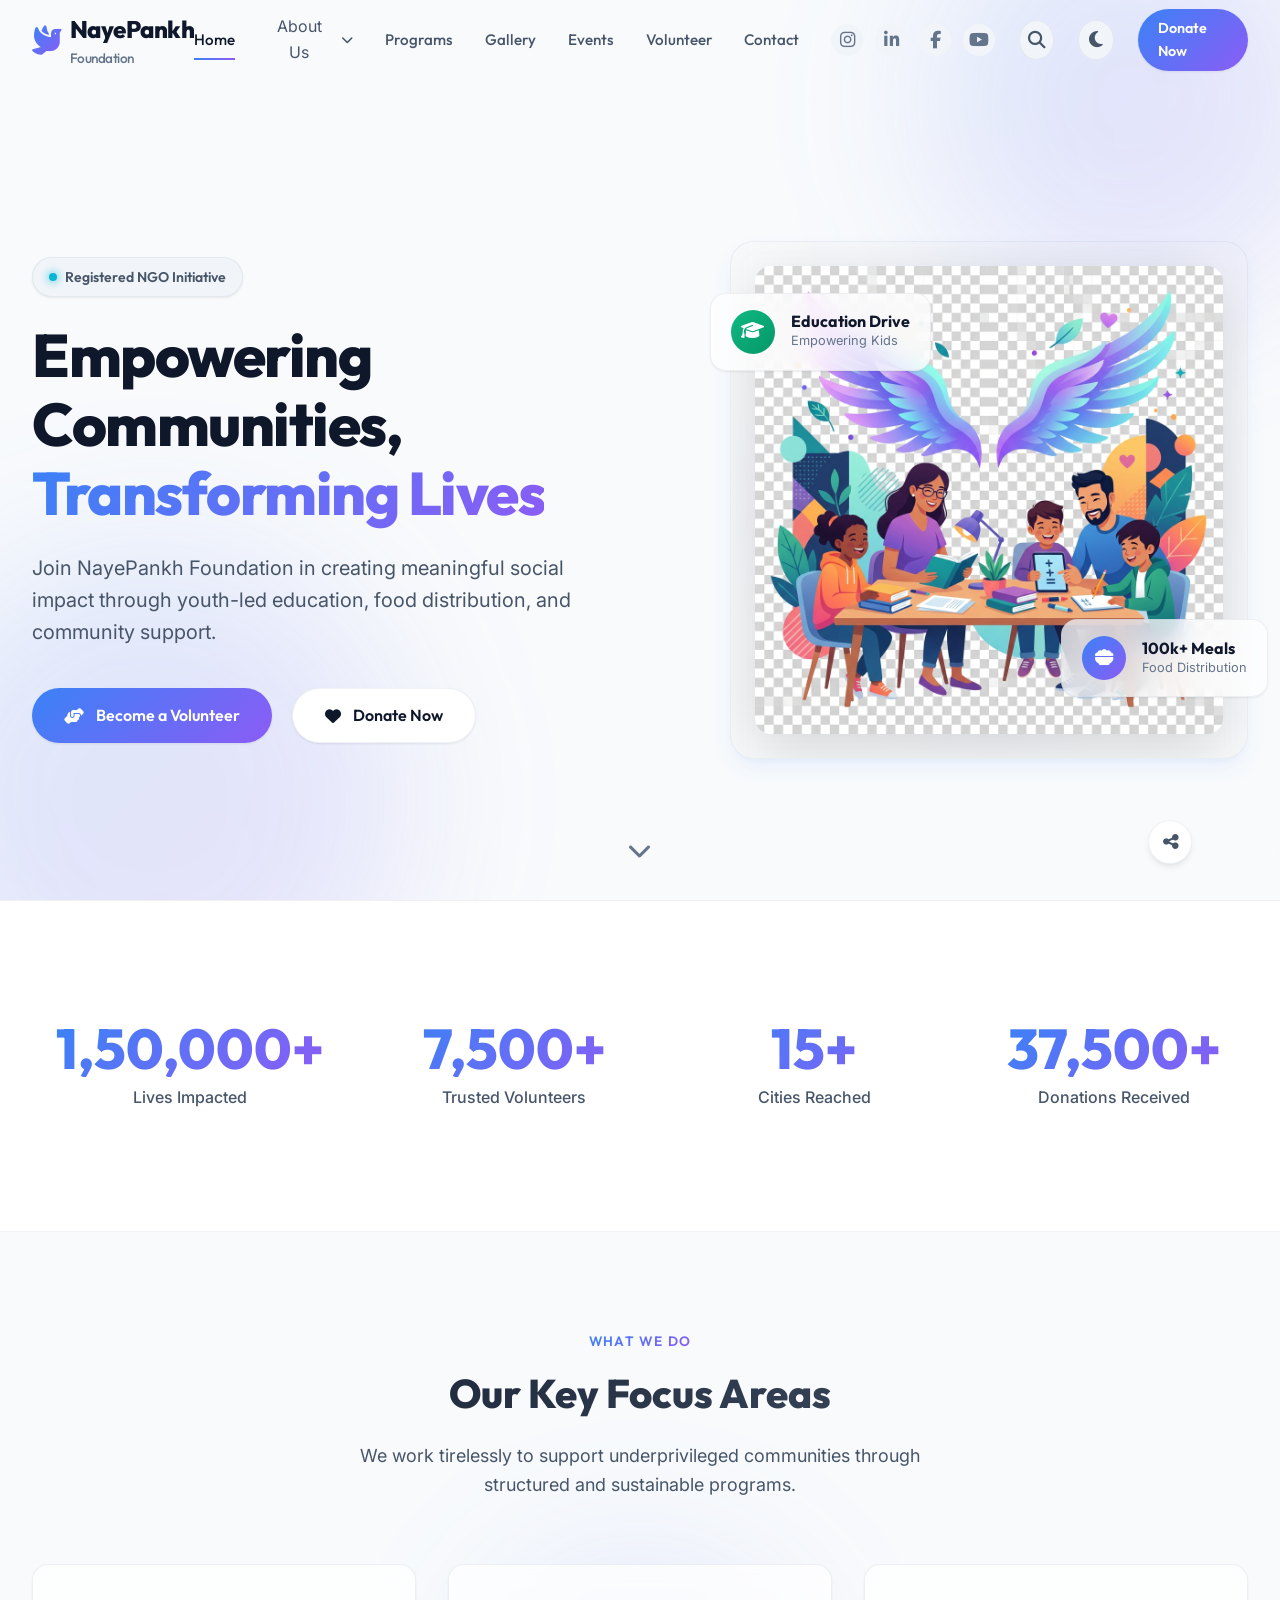
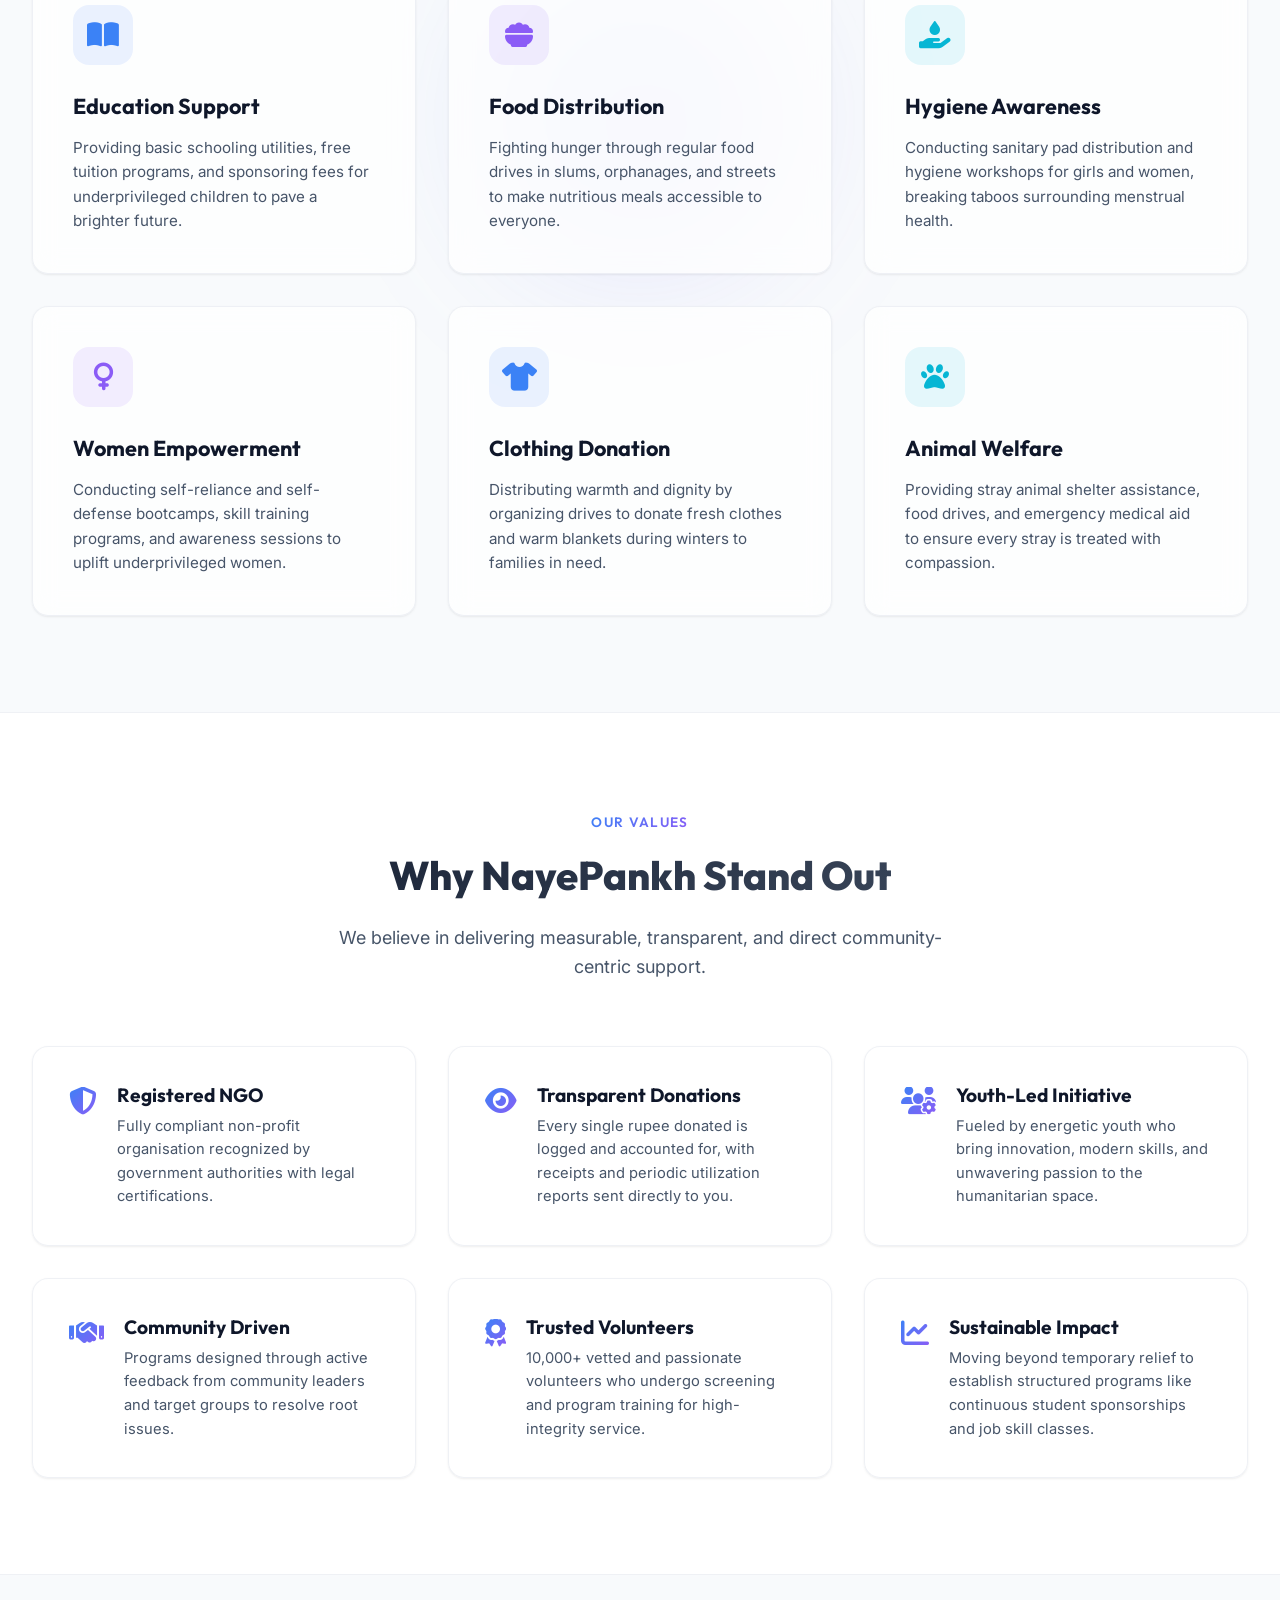
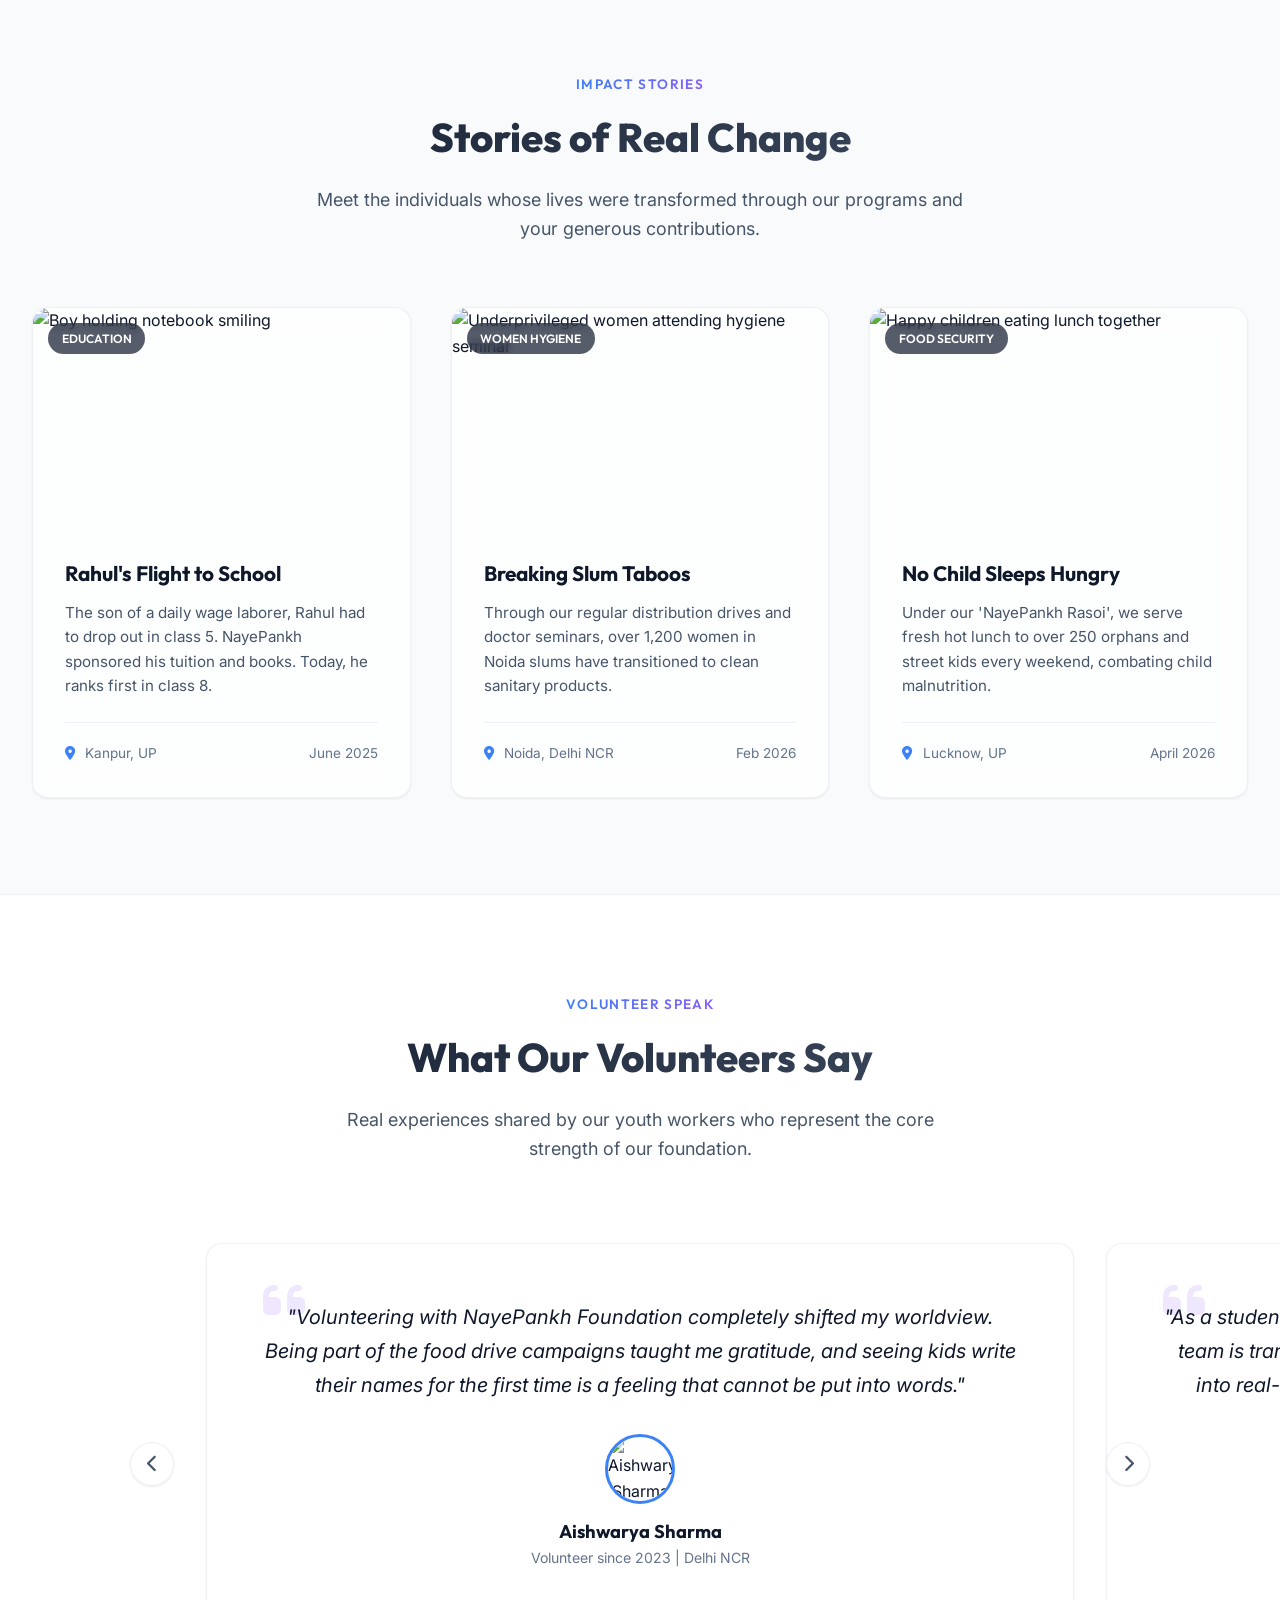
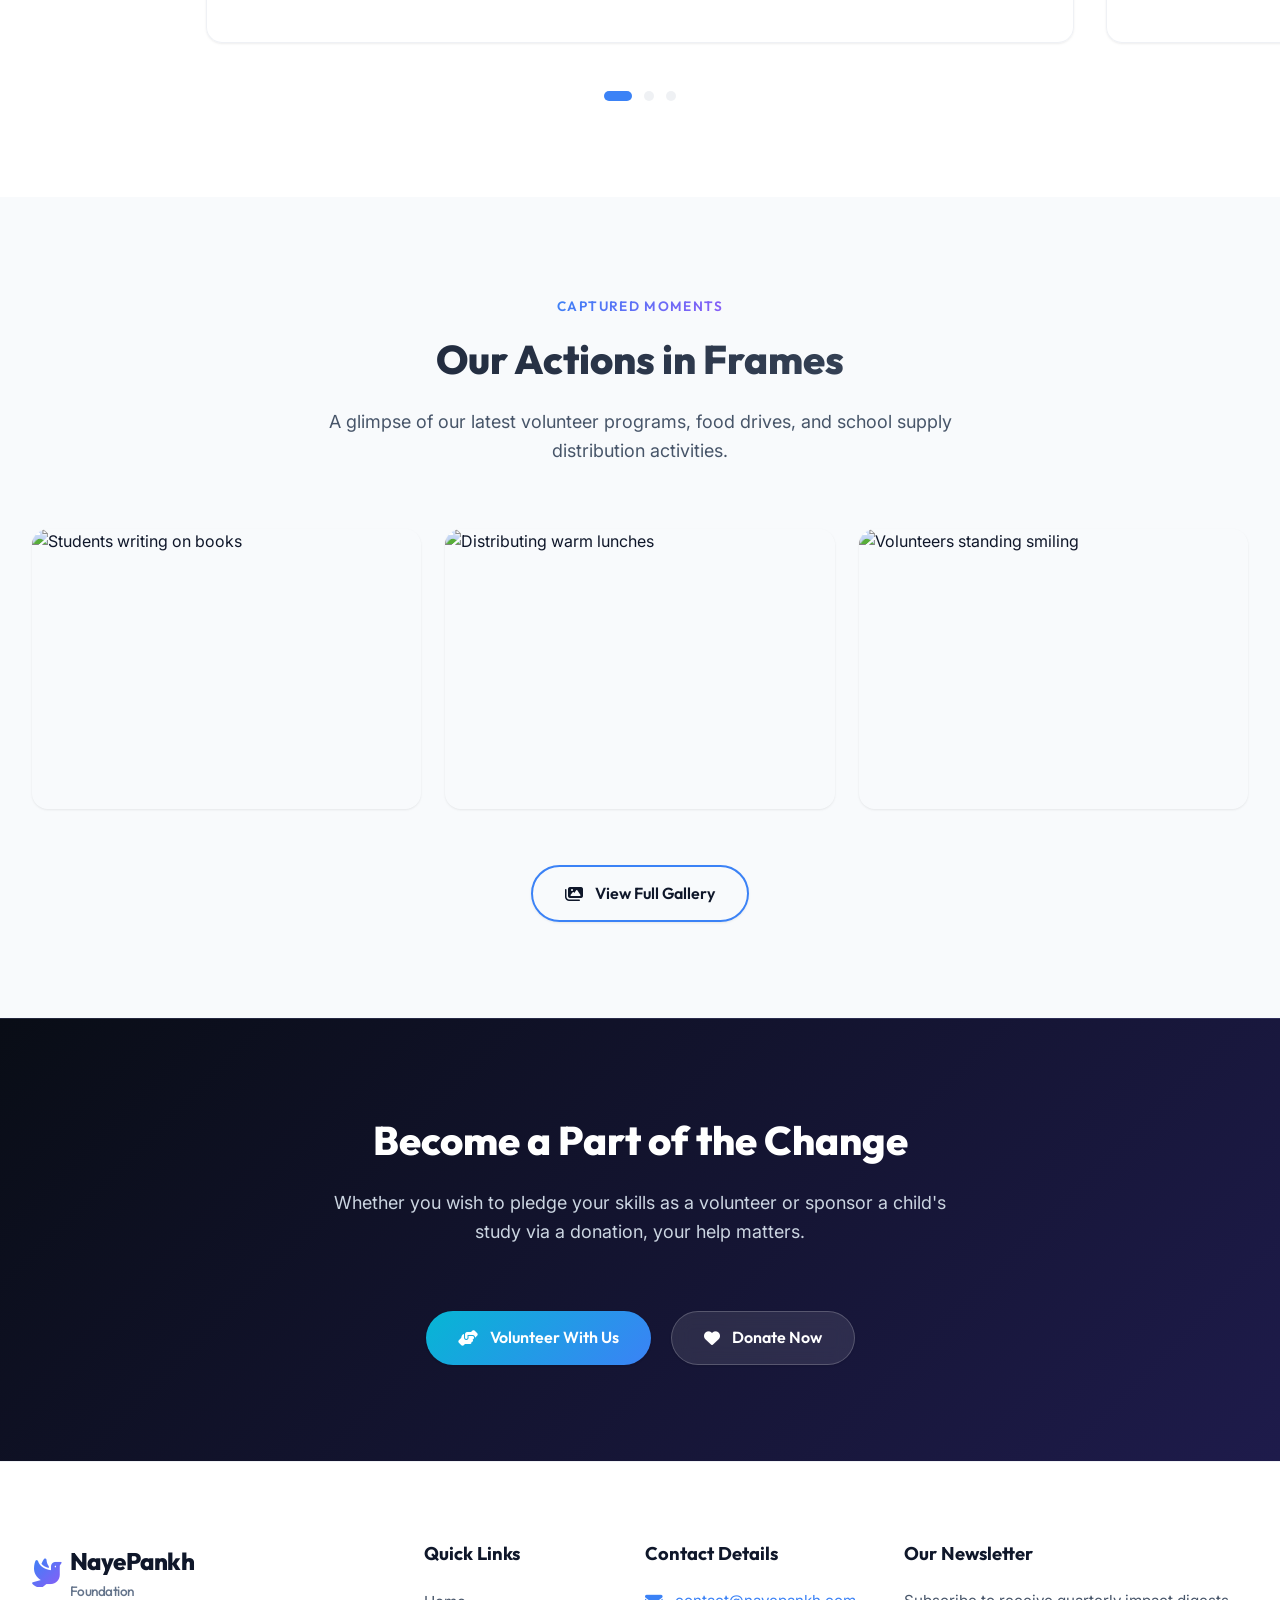
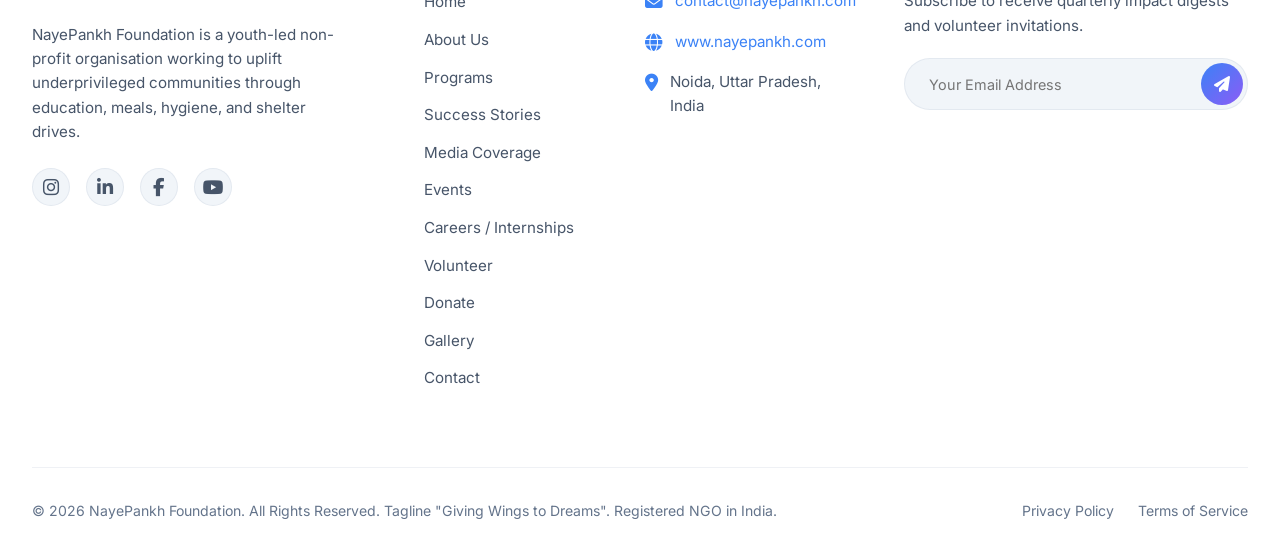
==== index.html @ 55ff9024 "feat: complete NayePankh Foundation website with responsive design and interactive features" ====
<!DOCTYPE html>
<html lang="en" data-theme="light">
<head>
    <meta charset="UTF-8">
    <meta name="viewport" content="width=device-width, initial-scale=1.0">
    <title>NayePankh Foundation | Giving Wings to Dreams - Official Website</title>
    <meta name="description" content="NayePankh Foundation is a youth-led non-profit organization dedicated to empowering underprivileged communities through education, food drives, hygiene campaigns, and clothing donations. Join us to make a difference.">
    
    <!-- Open Graph Tags (SEO) -->
    <meta property="og:title" content="NayePankh Foundation | Giving Wings to Dreams">
    <meta property="og:description" content="Empowering underprivileged communities through volunteer-driven youth education, food distribution, and social welfare.">
    <meta property="og:image" content="images/hero_illustration.png">
    <meta property="og:url" content="https://www.nayepankh.com">
    <meta property="og:type" content="website">

    <!-- CSS Stylesheets -->
    <link rel="stylesheet" href="css/style.css">
    <link rel="stylesheet" href="css/responsive.css">

    <!-- Font Awesome Icons (CDN) -->
    <link rel="stylesheet" href="https://cdnjs.cloudflare.com/ajax/libs/font-awesome/6.4.0/css/all.min.css">
    
    <!-- AOS Animation Library (CSS CDN) -->
    <link rel="stylesheet" href="https://cdnjs.cloudflare.com/ajax/libs/aos/2.3.4/aos.css">
</head>
<body>

    <!-- Scroll Progress Bar -->
    <div class="scroll-progress-bar"></div>

    <!-- Page Loader Screen -->
    <div id="preloader">
        <div class="loader-spinner"></div>
        <div class="loader-logo gradient-text">NayePankh</div>
    </div>

    <!-- Navigation Header -->
    <header class="header">
        <div class="container header-container">
            <a href="index.html" class="logo" id="header-logo" aria-label="NayePankh Foundation Home">
                <i class="fa-solid fa-dove"></i>
                <div>
                    <div>NayePankh</div>
                    <div class="logo-sub">Foundation</div>
                </div>
            </a>
            
            <nav class="nav-menu" id="navigation-menu" aria-label="Main navigation menu">
                <a href="index.html" class="nav-link active" id="nav-home">Home</a>
                
                <div class="nav-item dropdown">
                    <button class="dropdown-toggle-btn" aria-expanded="false" aria-controls="about-dropdown-menu" id="nav-about">
                        About Us <i class="fa-solid fa-chevron-down dropdown-arrow"></i>
                    </button>
                    <div class="dropdown-menu" id="about-dropdown-menu" aria-labelledby="nav-about">
                        <a href="about.html" class="dropdown-item">Who We Are</a>
                        <a href="success-stories.html" class="dropdown-item">Success Stories</a>
                        <a href="media-coverage.html" class="dropdown-item">Media Coverage</a>
                        <a href="careers.html" class="dropdown-item">Careers / Internships</a>
                    </div>
                </div>

                <a href="programs.html" class="nav-link" id="nav-programs">Programs</a>
                <a href="gallery.html" class="nav-link" id="nav-gallery">Gallery</a>
                <a href="events.html" class="nav-link" id="nav-events">Events</a>
                <a href="volunteer.html" class="nav-link" id="nav-volunteer">Volunteer</a>
                <a href="contact.html" class="nav-link" id="nav-contact">Contact</a>
                
                <div class="nav-actions">
                    <div class="nav-socials">
                        <a href="https://www.instagram.com/nayepankhfoundation" target="_blank" rel="noopener noreferrer" aria-label="Instagram"><i class="fa-brands fa-instagram"></i></a>
                        <a href="https://www.linkedin.com/company/nayepankh" target="_blank" rel="noopener noreferrer" aria-label="LinkedIn"><i class="fa-brands fa-linkedin-in"></i></a>
                        <a href="https://facebook.com/nayepankhfoundation" target="_blank" rel="noopener noreferrer" aria-label="Facebook"><i class="fa-brands fa-facebook-f"></i></a>
                        <a href="https://youtube.com/@nayepankhfoundation" target="_blank" rel="noopener noreferrer" aria-label="YouTube"><i class="fa-brands fa-youtube"></i></a>
                    </div>
                    <button class="search-btn" aria-label="Search site"><i class="fa-solid fa-magnifying-glass"></i></button>
                    <button class="theme-toggle-btn" aria-label="Switch Theme"><i class="fa-solid fa-moon"></i><i class="fa-solid fa-sun"></i></button>
                    <a href="donate.html" class="btn btn-primary btn-sm ripple-btn">Donate Now</a>
                </div>
            </nav>

            <button class="hamburger-toggle" aria-controls="navigation-menu" aria-expanded="false" aria-label="Toggle mobile menu">
                <span></span>
                <span></span>
                <span></span>
            </button>
        </div>
    </header>

    <!-- Hero Section -->
    <section class="hero" id="hero">
        <div class="blob-container">
            <div class="blob blob-1"></div>
            <div class="blob blob-2"></div>
        </div>
        <div class="container hero-grid">
            <div class="hero-content" data-aos="fade-right">
                <div class="hero-tag">
                    <span></span> Registered NGO Initiative
                </div>
                <h1 class="hero-title">Empowering Communities,<br><span class="gradient-text">Transforming Lives</span></h1>
                <p class="hero-subtitle">Join NayePankh Foundation in creating meaningful social impact through youth-led education, food distribution, and community support.</p>
                <div class="hero-btns">
                    <a href="volunteer.html" class="btn btn-primary ripple-btn"><i class="fa-solid fa-handshake-angle"></i> Become a Volunteer</a>
                    <a href="donate.html" class="btn btn-secondary ripple-btn"><i class="fa-solid fa-heart"></i> Donate Now</a>
                </div>
            </div>
            
            <div class="hero-illustration" data-aos="fade-left">
                <div class="hero-illustration-bg"></div>
                <div class="illustration-card glass-card">
                    <img src="images/hero_illustration.png" alt="NayePankh Youth Volunteering Illustration" width="500" height="400">
                </div>
                <!-- Floating Glassmorphic Widgets -->
                <div class="floating-widget widget-1 glass-card">
                    <div class="widget-icon"><i class="fa-solid fa-graduation-cap"></i></div>
                    <div class="widget-info">
                        <h4>Education Drive</h4>
                        <p>Empowering Kids</p>
                    </div>
                </div>
                <div class="floating-widget widget-2 glass-card">
                    <div class="widget-icon"><i class="fa-solid fa-bowl-food"></i></div>
                    <div class="widget-info">
                        <h4>100k+ Meals</h4>
                        <p>Food Distribution</p>
                    </div>
                </div>
            </div>
        </div>
        <a href="#stats" class="scroll-indicator" aria-label="Scroll down to statistics"><i class="fa-solid fa-chevron-down"></i></a>
    </section>

    <!-- Animated Statistics Section -->
    <section class="stats-section section" id="stats">
        <div class="container stats-grid">
            <div class="stat-item" data-aos="zoom-in" data-aos-delay="0">
                <div class="stat-number" data-target="200000" data-suffix="+">0</div>
                <div class="stat-label">Lives Impacted</div>
            </div>
            <div class="stat-item" data-aos="zoom-in" data-aos-delay="100">
                <div class="stat-number" data-target="10000" data-suffix="+">0</div>
                <div class="stat-label">Trusted Volunteers</div>
            </div>
            <div class="stat-item" data-aos="zoom-in" data-aos-delay="200">
                <div class="stat-number" data-target="15" data-suffix="+">0</div>
                <div class="stat-label">Cities Reached</div>
            </div>
            <div class="stat-item" data-aos="zoom-in" data-aos-delay="300">
                <div class="stat-number" data-target="50000" data-suffix="+">0</div>
                <div class="stat-label">Donations Received</div>
            </div>
        </div>
    </section>

    <!-- Our Impact Areas -->
    <section class="section" id="impact">
        <div class="blob-container">
            <div class="blob blob-3"></div>
        </div>
        <div class="container">
            <div class="text-center">
                <span class="section-tag">What We Do</span>
                <h2 class="section-title">Our Key Focus Areas</h2>
                <p class="section-subtitle">We work tirelessly to support underprivileged communities through structured and sustainable programs.</p>
            </div>
            
            <div class="impact-grid">
                <div class="impact-card glass-card hover-lift glow-border" data-aos="fade-up" data-aos-delay="0">
                    <div class="impact-icon-wrapper"><i class="fa-solid fa-book-open"></i></div>
                    <h3>Education Support</h3>
                    <p>Providing basic schooling utilities, free tuition programs, and sponsoring fees for underprivileged children to pave a brighter future.</p>
                </div>
                <div class="impact-card glass-card hover-lift glow-border" data-aos="fade-up" data-aos-delay="100">
                    <div class="impact-icon-wrapper"><i class="fa-solid fa-bowl-food"></i></div>
                    <h3>Food Distribution</h3>
                    <p>Fighting hunger through regular food drives in slums, orphanages, and streets to make nutritious meals accessible to everyone.</p>
                </div>
                <div class="impact-card glass-card hover-lift glow-border" data-aos="fade-up" data-aos-delay="200">
                    <div class="impact-icon-wrapper"><i class="fa-solid fa-hand-holding-droplet"></i></div>
                    <h3>Hygiene Awareness</h3>
                    <p>Conducting sanitary pad distribution and hygiene workshops for girls and women, breaking taboos surrounding menstrual health.</p>
                </div>
                <div class="impact-card glass-card hover-lift glow-border" data-aos="fade-up" data-aos-delay="300">
                    <div class="impact-icon-wrapper"><i class="fa-solid fa-venus"></i></div>
                    <h3>Women Empowerment</h3>
                    <p>Conducting self-reliance and self-defense bootcamps, skill training programs, and awareness sessions to uplift underprivileged women.</p>
                </div>
                <div class="impact-card glass-card hover-lift glow-border" data-aos="fade-up" data-aos-delay="400">
                    <div class="impact-icon-wrapper"><i class="fa-solid fa-shirt"></i></div>
                    <h3>Clothing Donation</h3>
                    <p>Distributing warmth and dignity by organizing drives to donate fresh clothes and warm blankets during winters to families in need.</p>
                </div>
                <div class="impact-card glass-card hover-lift glow-border" data-aos="fade-up" data-aos-delay="500">
                    <div class="impact-icon-wrapper"><i class="fa-solid fa-paw"></i></div>
                    <h3>Animal Welfare</h3>
                    <p>Providing stray animal shelter assistance, food drives, and emergency medical aid to ensure every stray is treated with compassion.</p>
                </div>
            </div>
        </div>
    </section>

    <!-- Why Choose Us -->
    <section class="section why-section" id="why-choose-us">
        <div class="container">
            <div class="text-center">
                <span class="section-tag">Our Values</span>
                <h2 class="section-title">Why NayePankh Stand Out</h2>
                <p class="section-subtitle">We believe in delivering measurable, transparent, and direct community-centric support.</p>
            </div>
            
            <div class="why-grid">
                <div class="why-card glass-card" data-aos="fade-up" data-aos-delay="0">
                    <i class="fa-solid fa-shield-halved why-icon"></i>
                    <div class="why-text">
                        <h3>Registered NGO</h3>
                        <p>Fully compliant non-profit organisation recognized by government authorities with legal certifications.</p>
                    </div>
                </div>
                <div class="why-card glass-card" data-aos="fade-up" data-aos-delay="100">
                    <i class="fa-solid fa-eye why-icon"></i>
                    <div class="why-text">
                        <h3>Transparent Donations</h3>
                        <p>Every single rupee donated is logged and accounted for, with receipts and periodic utilization reports sent directly to you.</p>
                    </div>
                </div>
                <div class="why-card glass-card" data-aos="fade-up" data-aos-delay="200">
                    <i class="fa-solid fa-users-gear why-icon"></i>
                    <div class="why-text">
                        <h3>Youth-Led Initiative</h3>
                        <p>Fueled by energetic youth who bring innovation, modern skills, and unwavering passion to the humanitarian space.</p>
                    </div>
                </div>
                <div class="why-card glass-card" data-aos="fade-up" data-aos-delay="300">
                    <i class="fa-solid fa-handshake why-icon"></i>
                    <div class="why-text">
                        <h3>Community Driven</h3>
                        <p>Programs designed through active feedback from community leaders and target groups to resolve root issues.</p>
                    </div>
                </div>
                <div class="why-card glass-card" data-aos="fade-up" data-aos-delay="400">
                    <i class="fa-solid fa-award why-icon"></i>
                    <div class="why-text">
                        <h3>Trusted Volunteers</h3>
                        <p>10,000+ vetted and passionate volunteers who undergo screening and program training for high-integrity service.</p>
                    </div>
                </div>
                <div class="why-card glass-card" data-aos="fade-up" data-aos-delay="500">
                    <i class="fa-solid fa-chart-line why-icon"></i>
                    <div class="why-text">
                        <h3>Sustainable Impact</h3>
                        <p>Moving beyond temporary relief to establish structured programs like continuous student sponsorships and job skill classes.</p>
                    </div>
                </div>
            </div>
        </div>
    </section>

    <!-- Success Stories -->
    <section class="section" id="stories">
        <div class="container">
            <div class="text-center">
                <span class="section-tag">Impact Stories</span>
                <h2 class="section-title">Stories of Real Change</h2>
                <p class="section-subtitle">Meet the individuals whose lives were transformed through our programs and your generous contributions.</p>
            </div>
            
            <div class="stories-grid">
                <div class="story-card glass-card hover-lift" data-aos="fade-up" data-aos-delay="0">
                    <div class="story-img">
                        <img src="https://images.unsplash.com/photo-1488521787991-ed7bbaae773c?auto=format&fit=crop&w=600&q=80" alt="Boy holding notebook smiling">
                        <span class="story-category">Education</span>
                    </div>
                    <div class="story-content">
                        <h3>Rahul's Flight to School</h3>
                        <p>The son of a daily wage laborer, Rahul had to drop out in class 5. NayePankh sponsored his tuition and books. Today, he ranks first in class 8.</p>
                        <div class="story-meta">
                            <span><i class="fa-solid fa-location-dot"></i> Kanpur, UP</span>
                            <span>June 2025</span>
                        </div>
                    </div>
                </div>
                <div class="story-card glass-card hover-lift" data-aos="fade-up" data-aos-delay="100">
                    <div class="story-img">
                        <img src="https://images.unsplash.com/photo-1573496359142-b8d87734a5a2?auto=format&fit=crop&w=600&q=80" alt="Underprivileged women attending hygiene seminar">
                        <span class="story-category">Women Hygiene</span>
                    </div>
                    <div class="story-content">
                        <h3>Breaking Slum Taboos</h3>
                        <p>Through our regular distribution drives and doctor seminars, over 1,200 women in Noida slums have transitioned to clean sanitary products.</p>
                        <div class="story-meta">
                            <span><i class="fa-solid fa-location-dot"></i> Noida, Delhi NCR</span>
                            <span>Feb 2026</span>
                        </div>
                    </div>
                </div>
                <div class="story-card glass-card hover-lift" data-aos="fade-up" data-aos-delay="200">
                    <div class="story-img">
                        <img src="https://images.unsplash.com/photo-1529156069898-49953e39b3ac?auto=format&fit=crop&w=600&q=80" alt="Happy children eating lunch together">
                        <span class="story-category">Food Security</span>
                    </div>
                    <div class="story-content">
                        <h3>No Child Sleeps Hungry</h3>
                        <p>Under our 'NayePankh Rasoi', we serve fresh hot lunch to over 250 orphans and street kids every weekend, combating child malnutrition.</p>
                        <div class="story-meta">
                            <span><i class="fa-solid fa-location-dot"></i> Lucknow, UP</span>
                            <span>April 2026</span>
                        </div>
                    </div>
                </div>
            </div>
        </div>
    </section>

    <!-- Testimonials Section -->
    <section class="section testimonials-section" id="testimonials">
        <div class="container">
            <div class="text-center">
                <span class="section-tag">Volunteer Speak</span>
                <h2 class="section-title">What Our Volunteers Say</h2>
                <p class="section-subtitle">Real experiences shared by our youth workers who represent the core strength of our foundation.</p>
            </div>
            
            <div class="slider-container">
                <div class="testimonials-slider">
                    <div class="testimonial-slide">
                        <div class="testimonial-box glass-card">
                            <i class="fa-solid fa-quote-left quote-icon"></i>
                            <p class="testimonial-text">"Volunteering with NayePankh Foundation completely shifted my worldview. Being part of the food drive campaigns taught me gratitude, and seeing kids write their names for the first time is a feeling that cannot be put into words."</p>
                            <img src="https://images.unsplash.com/photo-1534528741775-53994a69daeb?auto=format&fit=crop&w=150&q=80" alt="Aishwarya Sharma" class="testimonial-avatar">
                            <h4 class="testimonial-name">Aishwarya Sharma</h4>
                            <p class="testimonial-role">Volunteer since 2023 | Delhi NCR</p>
                        </div>
                    </div>
                    <div class="testimonial-slide">
                        <div class="testimonial-box glass-card">
                            <i class="fa-solid fa-quote-left quote-icon"></i>
                            <p class="testimonial-text">"As a student coordinator, the leadership skills I developed here are immense. The team is transparent, highly energetic, and we actually see our effort converting into real-time benefits for the children. Proud to be a NayePankh member!"</p>
                            <img src="https://images.unsplash.com/photo-1507003211169-0a1dd7228f2d?auto=format&fit=crop&w=150&q=80" alt="Rohan Verma" class="testimonial-avatar">
                            <h4 class="testimonial-name">Rohan Verma</h4>
                            <p class="testimonial-role">City Lead | Kanpur</p>
                        </div>
                    </div>
                    <div class="testimonial-slide">
                        <div class="testimonial-box glass-card">
                            <i class="fa-solid fa-quote-left quote-icon"></i>
                            <p class="testimonial-text">"NayePankh gave me the platform to use my graphic design skills to create digital flyers and run fundraising campaigns online. It is incredible how a group of youth can manage such extensive distribution networks."</p>
                            <img src="https://images.unsplash.com/photo-1544005313-94ddf0286df2?auto=format&fit=crop&w=150&q=80" alt="Sneha Patel" class="testimonial-avatar">
                            <h4 class="testimonial-name">Sneha Patel</h4>
                            <p class="testimonial-role">Digital Media Designer | Mumbai</p>
                        </div>
                    </div>
                </div>
                
                <!-- Navigation Arrows -->
                <button class="slider-arrow prev" aria-label="Previous testimonial"><i class="fa-solid fa-chevron-left"></i></button>
                <button class="slider-arrow next" aria-label="Next testimonial"><i class="fa-solid fa-chevron-right"></i></button>
                
                <!-- Indicators -->
                <div class="slider-dots"></div>
            </div>
        </div>
    </section>

    <!-- Gallery Preview Section -->
    <section class="section" id="gallery-preview">
        <div class="container">
            <div class="text-center">
                <span class="section-tag">Captured Moments</span>
                <h2 class="section-title">Our Actions in Frames</h2>
                <p class="section-subtitle">A glimpse of our latest volunteer programs, food drives, and school supply distribution activities.</p>
            </div>
            
            <div class="gallery-grid" style="margin-bottom: 3.5rem;">
                <div class="gallery-item" data-category="education" data-aos="zoom-in" data-aos-delay="0">
                    <img src="https://images.unsplash.com/photo-1503676260728-1c00da094a0b?auto=format&fit=crop&w=500&q=80" alt="Students writing on books">
                    <div class="gallery-overlay">
                        <h3>Primary School Teaching</h3>
                        <p>Education Support</p>
                    </div>
                </div>
                <div class="gallery-item" data-category="food" data-aos="zoom-in" data-aos-delay="100">
                    <img src="https://images.unsplash.com/photo-1488521787991-ed7bbaae773c?auto=format&fit=crop&w=500&q=80" alt="Distributing warm lunches">
                    <div class="gallery-overlay">
                        <h3>Weekly Food Distribution</h3>
                        <p>Food Drive</p>
                    </div>
                </div>
                <div class="gallery-item" data-category="events" data-aos="zoom-in" data-aos-delay="200">
                    <img src="https://images.unsplash.com/photo-1529156069898-49953e39b3ac?auto=format&fit=crop&w=500&q=80" alt="Volunteers standing smiling">
                    <div class="gallery-overlay">
                        <h3>Youth Development Meet</h3>
                        <p>Events</p>
                    </div>
                </div>
            </div>
            
            <div class="text-center">
                <a href="gallery.html" class="btn btn-outline ripple-btn"><i class="fa-solid fa-images"></i> View Full Gallery</a>
            </div>
        </div>
    </section>

    <!-- CTA Banner -->
    <section class="cta-banner">
        <div class="blob-container">
            <div class="blob blob-1" style="opacity: 0.1;"></div>
            <div class="blob blob-2" style="opacity: 0.1;"></div>
        </div>
        <div class="container">
            <h2 class="section-title" data-aos="fade-up">Become a Part of the Change</h2>
            <p class="section-subtitle" data-aos="fade-up" data-aos-delay="100">Whether you wish to pledge your skills as a volunteer or sponsor a child's study via a donation, your help matters.</p>
            <div class="hero-btns" style="justify-content: center;" data-aos="fade-up" data-aos-delay="200">
                <a href="volunteer.html" class="btn btn-accent ripple-btn"><i class="fa-solid fa-handshake-angle"></i> Volunteer With Us</a>
                <a href="donate.html" class="btn btn-secondary ripple-btn"><i class="fa-solid fa-heart"></i> Donate Now</a>
            </div>
        </div>
    </section>

    <!-- Footer Section -->
    <footer class="footer">
        <div class="container">
            <div class="footer-grid">
                <div class="footer-brand">
                    <a href="index.html" class="logo" aria-label="NayePankh Foundation Home">
                        <i class="fa-solid fa-dove"></i>
                        <div>
                            <div>NayePankh</div>
                            <div class="logo-sub">Foundation</div>
                        </div>
                    </a>
                    <p>NayePankh Foundation is a youth-led non-profit organisation working to uplift underprivileged communities through education, meals, hygiene, and shelter drives.</p>
                    <div class="footer-socials">
                        <a href="https://www.instagram.com/nayepankhfoundation" target="_blank" rel="noopener noreferrer" aria-label="Instagram"><i class="fa-brands fa-instagram"></i></a>
                        <a href="https://www.linkedin.com/company/nayepankh" target="_blank" rel="noopener noreferrer" aria-label="LinkedIn"><i class="fa-brands fa-linkedin-in"></i></a>
                        <a href="https://facebook.com/nayepankhfoundation" target="_blank" rel="noopener noreferrer" aria-label="Facebook"><i class="fa-brands fa-facebook-f"></i></a>
                        <a href="https://youtube.com/@nayepankhfoundation" target="_blank" rel="noopener noreferrer" aria-label="YouTube"><i class="fa-brands fa-youtube"></i></a>
                    </div>
                </div>
                
                <div>
                    <h3 class="footer-heading">Quick Links</h3>
                    <ul class="footer-links">
                        <li><a href="index.html">Home</a></li>
                        <li><a href="about.html">About Us</a></li>
                        <li><a href="programs.html">Programs</a></li>
                        <li><a href="success-stories.html">Success Stories</a></li>
                        <li><a href="media-coverage.html">Media Coverage</a></li>
                        <li><a href="events.html">Events</a></li>
                        <li><a href="careers.html">Careers / Internships</a></li>
                        <li><a href="volunteer.html">Volunteer</a></li>
                        <li><a href="donate.html">Donate</a></li>
                        <li><a href="gallery.html">Gallery</a></li>
                        <li><a href="contact.html">Contact</a></li>
                    </ul>
                </div>
                
                <div>
                    <h3 class="footer-heading">Contact Details</h3>
                    <ul class="footer-contact-info">
                        <li>
                            <i class="fa-solid fa-envelope"></i>
                            <div>
                                <a href="mailto:contact@nayepankh.com">contact@nayepankh.com</a>
                            </div>
                        </li>
                        <li>
                            <i class="fa-solid fa-globe"></i>
                            <div>
                                <a href="https://www.nayepankh.com" target="_blank" rel="noopener noreferrer">www.nayepankh.com</a>
                            </div>
                        </li>
                        <li>
                            <i class="fa-solid fa-location-dot"></i>
                            <div>
                                Noida, Uttar Pradesh, India
                            </div>
                        </li>
                    </ul>
                </div>
                
                <div class="footer-newsletter">
                    <h3 class="footer-heading">Our Newsletter</h3>
                    <p>Subscribe to receive quarterly impact digests and volunteer invitations.</p>
                    <form class="newsletter-form" aria-label="Footer Newsletter Signup">
                        <input type="email" placeholder="Your Email Address" required aria-label="Email Address">
                        <button type="submit" aria-label="Submit newsletter"><i class="fa-solid fa-paper-plane"></i></button>
                    </form>
                </div>
            </div>
            
            <div class="footer-bottom">
                <p>&copy; 2026 NayePankh Foundation. All Rights Reserved. Tagline "Giving Wings to Dreams". Registered NGO in India.</p>
                <div class="footer-bottom-links">
                    <a href="#">Privacy Policy</a>
                    <a href="#">Terms of Service</a>
                </div>
            </div>
        </div>
    </footer>

    <!-- Back to Top Button -->
    <button id="back-to-top" aria-label="Back to Top"><i class="fa-solid fa-arrow-up"></i></button>

    <!-- Floating Quick CTAs -->
    <div class="floating-ctas-container">
        <a href="volunteer.html" class="floating-cta volunteer" aria-label="Become a Volunteer"><i class="fa-solid fa-handshake-angle"></i> Volunteer</a>
        <a href="donate.html" class="floating-cta donate" aria-label="Donate Now"><i class="fa-solid fa-heart"></i> Donate</a>
    </div>

    <!-- Floating Share Button & Widgets -->
    <button class="share-btn-main" aria-label="Share this website"><i class="fa-solid fa-share-nodes"></i></button>
    
    <div class="social-share-widget">
        <a href="#" class="share-btn facebook" data-platform="facebook" aria-label="Share on Facebook"><i class="fa-brands fa-facebook-f"></i></a>
        <a href="#" class="share-btn linkedin" data-platform="linkedin" aria-label="Share on LinkedIn"><i class="fa-brands fa-linkedin-in"></i></a>
        <a href="#" class="share-btn twitter" data-platform="twitter" aria-label="Share on Twitter"><i class="fa-brands fa-x-twitter"></i></a>
        <a href="#" class="share-btn whatsapp" data-platform="whatsapp" aria-label="Share on WhatsApp"><i class="fa-brands fa-whatsapp"></i></a>
        <a href="#" class="share-btn copy-link" data-platform="copy" aria-label="Copy page link"><i class="fa-solid fa-link"></i></a>
    </div>

    <div class="share-modal-overlay">
        <div class="share-modal glass-card">
            <span class="search-close" style="position: relative; float: right; top: -5px; right: -5px;">&times;</span>
            <h3>Share this website</h3>
            <div class="share-modal-options">
                <a href="#" class="share-btn facebook" data-platform="facebook" aria-label="Share on Facebook"><i class="fa-brands fa-facebook-f"></i></a>
                <a href="#" class="share-btn linkedin" data-platform="linkedin" aria-label="Share on LinkedIn"><i class="fa-brands fa-linkedin-in"></i></a>
                <a href="#" class="share-btn twitter" data-platform="twitter" aria-label="Share on Twitter"><i class="fa-brands fa-x-twitter"></i></a>
                <a href="#" class="share-btn whatsapp" data-platform="whatsapp" aria-label="Share on WhatsApp"><i class="fa-brands fa-whatsapp"></i></a>
                <a href="#" class="share-btn copy-link" data-platform="copy" aria-label="Copy page link"><i class="fa-solid fa-link"></i></a>
            </div>
        </div>
    </div>

    <!-- Search Overlay -->
    <div class="search-overlay">
        <div class="search-container">
            <span class="search-close" aria-label="Close search overlay">&times;</span>
            <div class="search-header">
                <h2>Search NayePankh website</h2>
                <p>Type keywords to find programs, volunteer opportunities, news, or careers.</p>
            </div>
            <div class="search-input-wrap">
                <i class="fa-solid fa-magnifying-glass"></i>
                <input type="text" class="search-input" placeholder="Start typing to search..." aria-label="Search input">
            </div>
            <div class="search-results"></div>
        </div>
    </div>

    <!-- Lightbox for Gallery Preview -->
    <div id="lightbox" class="lightbox" aria-hidden="true" role="dialog">
        <div class="lightbox-content-wrapper">
            <span class="lightbox-close" aria-label="Close lightbox">&times;</span>
            <img class="lightbox-img" src="" alt="">
            <div class="lightbox-caption"></div>
            <button class="lightbox-arrow prev" aria-label="Previous image"><i class="fa-solid fa-chevron-left"></i></button>
            <button class="lightbox-arrow next" aria-label="Next image"><i class="fa-solid fa-chevron-right"></i></button>
        </div>
    </div>

    <!-- JS Scripts (CDNs and Local) -->
    <script src="https://cdnjs.cloudflare.com/ajax/libs/aos/2.3.4/aos.js"></script>
    <script src="js/main.js"></script>
    <script src="js/animations.js"></script>
</body>
</html>
---- css/style.css ----
/* ==========================================================================
   NayePankh Foundation - Design System & Global Styles
   ========================================================================== */

/* --- Import Modern Google Fonts --- */
@import url('https://fonts.googleapis.com/css2?family=Inter:wght@300;400;500;600;700&family=Outfit:wght@400;500;600;700;800&display=swap');

/* --- Root variables defining light and dark themes --- */
:root {
    /* Color Palette */
    --primary-color: #3b82f6; /* Royal Blue */
    --primary-gradient-start: #3b82f6;
    --primary-gradient-end: #8b5cf6; /* Vibrant Purple */
    --accent-color: #06b6d4; /* Cyan / Teal */
    --accent-gradient-start: #06b6d4;
    --accent-gradient-end: #3b82f6;
    
    /* Light Mode Specifics */
    --bg-primary: #f8fafc;
    --bg-secondary: #ffffff;
    --bg-tertiary: #f1f5f9;
    --text-primary: #0f172a;
    --text-secondary: #475569;
    --text-muted: #64748b;
    --card-bg: rgba(255, 255, 255, 0.75);
    --card-border: rgba(148, 163, 184, 0.15);
    --nav-bg: rgba(255, 255, 255, 0.8);
    --shadow-sm: 0 1px 3px rgba(0,0,0,0.05), 0 1px 2px rgba(0,0,0,0.03);
    --shadow-md: 0 4px 6px -1px rgba(0, 0, 0, 0.08), 0 2px 4px -1px rgba(0, 0, 0, 0.04);
    --shadow-lg: 0 10px 25px -5px rgba(59, 130, 246, 0.1), 0 8px 10px -6px rgba(59, 130, 246, 0.05);
    --shadow-glow: 0 0 20px rgba(59, 130, 246, 0.15);
    
    /* Layout & Utilities */
    --font-heading: 'Outfit', sans-serif;
    --font-body: 'Inter', sans-serif;
    --border-radius-sm: 8px;
    --border-radius-md: 16px;
    --border-radius-lg: 24px;
    --border-radius-full: 9999px;
    --transition-fast: 0.2s ease;
    --transition-normal: 0.3s ease;
    --transition-slow: 0.5s ease;
    --container-max-width: 1280px;
    --scroll-progress: 0%;
}

/* --- Dark Mode Variables overrides --- */
[data-theme="dark"] {
    --bg-primary: #090d16;
    --bg-secondary: #0f172a;
    --bg-tertiary: #1e293b;
    --text-primary: #f8fafc;
    --text-secondary: #cbd5e1;
    --text-muted: #94a3b8;
    --card-bg: rgba(15, 23, 42, 0.65);
    --card-border: rgba(255, 255, 255, 0.08);
    --nav-bg: rgba(9, 13, 22, 0.8);
    --shadow-sm: 0 1px 3px rgba(0,0,0,0.2);
    --shadow-md: 0 4px 6px -1px rgba(0, 0, 0, 0.3);
    --shadow-lg: 0 10px 25px -5px rgba(0, 0, 0, 0.5), 0 8px 10px -6px rgba(0, 0, 0, 0.3);
    --shadow-glow: 0 0 25px rgba(139, 92, 246, 0.25);
}

/* ==========================================================================
   1. Reset & Base Configurations
   ========================================================================== */
*, *::before, *::after {
    box-sizing: border-box;
    margin: 0;
    padding: 0;
}

html {
    scroll-behavior: smooth;
    font-size: 16px;
    -webkit-tap-highlight-color: transparent;
}

body {
    font-family: var(--font-body);
    font-size: 1rem;
    line-height: 1.6;
    background-color: var(--bg-primary);
    color: var(--text-primary);
    transition: background-color var(--transition-normal), color var(--transition-normal);
    overflow-x: hidden;
}

h1, h2, h3, h4, h5, h6 {
    font-family: var(--font-heading);
    color: var(--text-primary);
    font-weight: 700;
    line-height: 1.25;
}

p {
    color: var(--text-secondary);
    margin-bottom: 1rem;
}

a {
    color: var(--primary-color);
    text-decoration: none;
    transition: color var(--transition-fast);
}

ul {
    list-style: none;
}

img {
    max-width: 100%;
    height: auto;
    display: block;
}

button, input, textarea, select {
    font-family: inherit;
    font-size: inherit;
    color: inherit;
    outline: none;
    border: none;
}

button {
    cursor: pointer;
    background: none;
}

/* ==========================================================================
   2. Utility Classes
   ========================================================================== */
.container {
    width: 100%;
    max-width: var(--container-max-width);
    margin: 0 auto;
    padding: 0 2rem;
}

.section {
    padding: 6rem 0;
    position: relative;
}

.text-center { text-align: center; }
.flex { display: flex; }
.grid { display: grid; }

.section-tag {
    display: inline-block;
    font-family: var(--font-heading);
    font-size: 0.85rem;
    font-weight: 600;
    letter-spacing: 0.1em;
    text-transform: uppercase;
    background: linear-gradient(135deg, var(--primary-gradient-start), var(--primary-gradient-end));
    -webkit-background-clip: text;
    -webkit-text-fill-color: transparent;
    margin-bottom: 1rem;
}

.section-title {
    font-size: 2.5rem;
    font-weight: 800;
    margin-bottom: 1.5rem;
    background: linear-gradient(135deg, var(--text-primary), var(--text-secondary));
    -webkit-background-clip: text;
    -webkit-text-fill-color: transparent;
}

.section-subtitle {
    font-size: 1.125rem;
    color: var(--text-secondary);
    max-width: 650px;
    margin: 0 auto 4rem auto;
}

/* Gradient text */
.gradient-text {
    background: linear-gradient(135deg, var(--primary-gradient-start), var(--primary-gradient-end));
    -webkit-background-clip: text;
    -webkit-text-fill-color: transparent;
}

.accent-gradient-text {
    background: linear-gradient(135deg, var(--accent-gradient-start), var(--accent-gradient-end));
    -webkit-background-clip: text;
    -webkit-text-fill-color: transparent;
}

/* Glassmorphism base style */
.glass-card {
    background: var(--card-bg);
    backdrop-filter: blur(12px);
    -webkit-backdrop-filter: blur(12px);
    border: 1px solid var(--card-border);
    border-radius: var(--border-radius-md);
    box-shadow: var(--shadow-sm);
    transition: transform var(--transition-normal), box-shadow var(--transition-normal), border-color var(--transition-normal);
}

.glass-card:hover {
    box-shadow: var(--shadow-lg), var(--shadow-glow);
    border-color: rgba(139, 92, 246, 0.25);
}

/* Hover Lift Effect */
.hover-lift {
    transition: transform var(--transition-normal), box-shadow var(--transition-normal);
}
.hover-lift:hover {
    transform: translateY(-8px);
}

/* Glow Border Effect */
.glow-border {
    position: relative;
    overflow: hidden;
}
.glow-border::before {
    content: '';
    position: absolute;
    top: 0; left: -100%;
    width: 50%; height: 100%;
    background: linear-gradient(to right, transparent, rgba(255,255,255,0.15), transparent);
    transform: skewX(-25deg);
    transition: 0.75s;
}
.glow-border:hover::before {
    left: 150%;
}

/* Ripple Button effect base */
.ripple-btn {
    position: relative;
    overflow: hidden;
}

/* Custom Page Scroll Progress Bar */
.scroll-progress-bar {
    position: fixed;
    top: 0;
    left: 0;
    height: 4px;
    width: var(--scroll-progress);
    background: linear-gradient(to right, var(--primary-gradient-start), var(--accent-gradient-start), var(--primary-gradient-end));
    z-index: 1002;
    transition: width 0.05s linear;
}

/* Page Preloader */
#preloader {
    position: fixed;
    top: 0; left: 0;
    width: 100%; height: 100%;
    background: var(--bg-primary);
    z-index: 9999;
    display: flex;
    flex-direction: column;
    justify-content: center;
    align-items: center;
    transition: opacity var(--transition-slow) ease, visibility var(--transition-slow) ease;
}

.loader-spinner {
    width: 60px;
    height: 60px;
    border: 4px solid var(--card-border);
    border-top: 4px solid var(--primary-gradient-end);
    border-radius: var(--border-radius-full);
    animation: spin 1s linear infinite;
    margin-bottom: 1.5rem;
}

.loader-logo {
    font-family: var(--font-heading);
    font-size: 1.75rem;
    font-weight: 800;
    letter-spacing: -0.5px;
    animation: pulse 1.5s ease-in-out infinite;
}

@keyframes spin {
    0% { transform: rotate(0deg); }
    100% { transform: rotate(360deg); }
}

@keyframes pulse {
    0%, 100% { opacity: 0.6; transform: scale(0.98); }
    50% { opacity: 1; transform: scale(1.02); }
}

/* ==========================================================================
   3. Floating Background Shapes & Blobs
   ========================================================================== */
.blob-container {
    position: absolute;
    top: 0; left: 0;
    width: 100%; height: 100%;
    overflow: hidden;
    z-index: -1;
    pointer-events: none;
}

.blob {
    position: absolute;
    background: linear-gradient(135deg, rgba(59, 130, 246, 0.15), rgba(139, 92, 246, 0.15));
    border-radius: 50%;
    filter: blur(80px);
    animation: floatBlob 20s infinite alternate ease-in-out;
}

.blob-1 {
    width: 400px; height: 400px;
    top: -100px; right: -50px;
}

.blob-2 {
    width: 500px; height: 500px;
    bottom: -150px; left: -100px;
    animation-delay: -5s;
    animation-duration: 25s;
}

.blob-3 {
    width: 300px; height: 300px;
    top: 45%; left: 50%;
    transform: translate(-50%, -50%);
    animation-delay: -10s;
    animation-duration: 18s;
}

@keyframes floatBlob {
    0% { transform: translate(0, 0) scale(1); }
    50% { transform: translate(50px, -30px) scale(1.1); }
    100% { transform: translate(-30px, 40px) scale(0.95); }
}

/* ==========================================================================
   4. Buttons
   ========================================================================== */
.btn {
    display: inline-flex;
    align-items: center;
    justify-content: center;
    gap: 0.75rem;
    font-family: var(--font-heading);
    font-weight: 600;
    padding: 0.85rem 2rem;
    border-radius: var(--border-radius-full);
    transition: transform var(--transition-fast), box-shadow var(--transition-fast), background-color var(--transition-fast), filter var(--transition-fast);
    box-shadow: var(--shadow-sm);
}

.btn:active {
    transform: scale(0.97);
}

.btn-primary {
    background: linear-gradient(135deg, var(--primary-gradient-start), var(--primary-gradient-end));
    color: #ffffff;
}
.btn-primary:hover {
    box-shadow: 0 8px 20px rgba(139, 92, 246, 0.3);
    filter: brightness(1.08);
}

.btn-secondary {
    background: var(--bg-secondary);
    color: var(--text-primary);
    border: 1px solid var(--card-border);
}
.btn-secondary:hover {
    background: var(--bg-tertiary);
    box-shadow: var(--shadow-md);
}

.btn-outline {
    background: transparent;
    color: var(--text-primary);
    border: 2px solid var(--primary-gradient-start);
}
.btn-outline:hover {
    background: linear-gradient(135deg, var(--primary-gradient-start), var(--primary-gradient-end));
    color: #ffffff;
    border-color: transparent;
    box-shadow: 0 8px 20px rgba(59, 130, 246, 0.2);
}

.btn-accent {
    background: linear-gradient(135deg, var(--accent-gradient-start), var(--accent-gradient-end));
    color: #ffffff;
}
.btn-accent:hover {
    box-shadow: 0 8px 20px rgba(6, 182, 212, 0.3);
    filter: brightness(1.08);
}

.btn-sm {
    padding: 0.5rem 1.25rem;
    font-size: 0.9rem;
}

/* ==========================================================================
   5. Header & Navigation
   ========================================================================== */
.header {
    position: fixed;
    top: 0; left: 0;
    width: 100%;
    z-index: 1000;
    background: transparent;
    border-bottom: 1px solid transparent;
    transition: background-color var(--transition-normal), border var(--transition-normal), backdrop-filter var(--transition-normal);
}

.header.sticky {
    background: var(--nav-bg);
    backdrop-filter: blur(12px);
    -webkit-backdrop-filter: blur(12px);
    border-bottom: 1px solid var(--card-border);
    box-shadow: var(--shadow-sm);
}

.header-container {
    display: flex;
    justify-content: space-between;
    align-items: center;
    height: 80px;
    transition: height var(--transition-normal);
}

.header.sticky .header-container {
    height: 70px;
}

/* Logo */
.logo {
    display: flex;
    align-items: center;
    gap: 0.5rem;
    font-family: var(--font-heading);
    font-size: 1.5rem;
    font-weight: 800;
    color: var(--text-primary);
    letter-spacing: -0.5px;
}

.logo i {
    background: linear-gradient(135deg, var(--primary-gradient-start), var(--primary-gradient-end));
    -webkit-background-clip: text;
    -webkit-text-fill-color: transparent;
    font-size: 1.85rem;
}

.logo-sub {
    font-size: 0.85rem;
    font-weight: 500;
    color: var(--text-muted);
}

/* Desktop Nav Menu */
.nav-menu {
    display: flex;
    align-items: center;
    gap: 2rem;
}

.nav-link {
    font-family: var(--font-heading);
    font-weight: 500;
    font-size: 0.95rem;
    color: var(--text-secondary);
    position: relative;
    padding: 0.5rem 0;
}

.nav-link::after {
    content: '';
    position: absolute;
    bottom: 0; left: 0;
    width: 0; height: 2px;
    background: linear-gradient(to right, var(--primary-gradient-start), var(--primary-gradient-end));
    transition: width var(--transition-normal);
}

.nav-link:hover, .nav-link.active {
    color: var(--text-primary);
}

.nav-link.active::after, .nav-link:hover::after {
    width: 100%;
}

/* Action Controls (Theme Toggle & Social Links & Donate Button) */
.nav-actions {
    display: flex;
    align-items: center;
    gap: 1.5rem;
} 

/* Navigation Dropdown Styles */
.nav-item.dropdown {
    position: relative;
}
.dropdown-toggle-btn {
    background: none;
    border: none;
    font: inherit;
    color: var(--text-secondary);
    cursor: pointer;
    display: flex;
    align-items: center;
    gap: 0.25rem;
}
.dropdown-toggle-btn .dropdown-arrow {
    transition: transform var(--transition-normal);
}
.dropdown-toggle-btn.active .dropdown-arrow {
    transform: rotate(180deg);
}
.dropdown-menu {
    display: none;
    position: absolute;
    top: 100%;
    left: 0;
    min-width: 180px;
    background: var(--bg-secondary);
    border: 1px solid var(--card-border);
    border-radius: var(--border-radius-sm);
    box-shadow: var(--shadow-md);
    padding: 0.5rem 0;
    z-index: 1000;
}
.dropdown-menu.active {
    display: block;
}
.dropdown-item {
    padding: 0.5rem 1rem;
    color: var(--text-secondary);
    font-size: 0.9rem;
    display: block;
    transition: background var(--transition-fast), color var(--transition-fast);
}
.dropdown-item:hover {
    background: var(--bg-tertiary);
    color: var(--text-primary);
}

/* Social Icon Box */
.nav-socials {
    display: flex;
    align-items: center;
    gap: 0.75rem;
}

.nav-socials a {
    color: var(--text-muted);
    font-size: 1.1rem;
    display: flex;
    justify-content: center;
    align-items: center;
    width: 32px;
    height: 32px;
    border-radius: 50%;
    background: var(--bg-tertiary);
    transition: background var(--transition-fast), color var(--transition-fast), transform var(--transition-fast);
}

.nav-socials a:hover {
    background: linear-gradient(135deg, var(--primary-gradient-start), var(--primary-gradient-end));
    color: #ffffff;
    transform: translateY(-3px);
}

/* Theme Toggle Button styling */
.theme-toggle-btn {
    width: 40px;
    height: 40px;
    border-radius: 50%;
    background: var(--bg-tertiary);
    display: flex;
    justify-content: center;
    align-items: center;
    color: var(--text-secondary);
    font-size: 1.15rem;
    border: 1px solid var(--card-border);
    transition: background var(--transition-fast), color var(--transition-fast), transform var(--transition-fast);
}

.theme-toggle-btn:hover {
    transform: rotate(15deg) scale(1.05);
    background: var(--card-border);
    color: var(--text-primary);
}

.theme-toggle-btn .fa-sun {
    display: none;
}

[data-theme="dark"] .theme-toggle-btn .fa-moon {
    display: none;
}

[data-theme="dark"] .theme-toggle-btn .fa-sun {
    display: block;
    color: #fbbf24;
}

/* Hamburger toggle for mobile */
.hamburger-toggle {
    display: none;
    flex-direction: column;
    justify-content: space-between;
    width: 26px;
    height: 18px;
    background: transparent;
    cursor: pointer;
    z-index: 1001;
}

.hamburger-toggle span {
    width: 100%;
    height: 2px;
    background: var(--text-primary);
    border-radius: 4px;
    transition: transform 0.3s ease, opacity 0.3s ease;
}

/* Hamburger Active / Menu open states */
.hamburger-toggle.active span:nth-child(1) {
    transform: translateY(8px) rotate(45deg);
}

.hamburger-toggle.active span:nth-child(2) {
    opacity: 0;
}

.hamburger-toggle.active span:nth-child(3) {
    transform: translateY(-8px) rotate(-45deg);
}

/* ==========================================================================
   6. Footer Section
   ========================================================================== */
.footer {
    background: var(--bg-secondary);
    border-top: 1px solid var(--card-border);
    padding: 5rem 0 2rem 0;
    position: relative;
    overflow: hidden;
}

.footer-grid {
    display: grid;
    grid-template-columns: 2fr 1fr 1fr 2fr;
    gap: 3rem;
    margin-bottom: 4rem;
}

.footer-brand .logo {
    margin-bottom: 1.25rem;
}

.footer-brand p {
    font-size: 0.95rem;
    margin-bottom: 1.5rem;
    max-width: 320px;
}

.footer-socials {
    display: flex;
    gap: 1rem;
}

.footer-socials a {
    width: 38px;
    height: 38px;
    border-radius: 50%;
    background: var(--bg-tertiary);
    color: var(--text-secondary);
    display: flex;
    justify-content: center;
    align-items: center;
    font-size: 1.15rem;
    border: 1px solid var(--card-border);
    transition: all var(--transition-fast);
}

.footer-socials a:hover {
    background: linear-gradient(135deg, var(--primary-gradient-start), var(--primary-gradient-end));
    color: #ffffff;
    transform: translateY(-3px) scale(1.05);
    box-shadow: 0 5px 15px rgba(139, 92, 246, 0.2);
}

.footer-heading {
    font-size: 1.15rem;
    font-weight: 700;
    margin-bottom: 1.5rem;
    position: relative;
}

.footer-links li {
    margin-bottom: 0.75rem;
}

.footer-links a {
    color: var(--text-secondary);
    font-size: 0.95rem;
    transition: transform var(--transition-fast), color var(--transition-fast);
    display: inline-block;
}

.footer-links a:hover {
    color: var(--primary-color);
    transform: translateX(4px);
}

.footer-contact-info li {
    display: flex;
    align-items: flex-start;
    gap: 0.75rem;
    margin-bottom: 1rem;
    color: var(--text-secondary);
    font-size: 0.95rem;
}

.footer-contact-info i {
    color: var(--primary-color);
    font-size: 1.1rem;
    margin-top: 0.25rem;
}

/* Footer Newsletter Form */
.footer-newsletter {
    max-width: 360px;
}

.footer-newsletter p {
    font-size: 0.95rem;
    margin-bottom: 1.25rem;
}

.newsletter-form {
    display: flex;
    background: var(--bg-tertiary);
    border: 1px solid var(--card-border);
    border-radius: var(--border-radius-full);
    padding: 4px;
    overflow: hidden;
    transition: border-color var(--transition-fast);
}

.newsletter-form:focus-within {
    border-color: var(--primary-color);
}

.newsletter-form input {
    flex: 1;
    background: transparent;
    padding: 0.75rem 1.25rem;
    font-size: 0.9rem;
    color: var(--text-primary);
}

.newsletter-form button {
    background: linear-gradient(135deg, var(--primary-gradient-start), var(--primary-gradient-end));
    color: #ffffff;
    width: 42px;
    height: 42px;
    border-radius: 50%;
    display: flex;
    justify-content: center;
    align-items: center;
    transition: transform var(--transition-fast);
}

.newsletter-form button:hover {
    transform: scale(1.05);
}

/* Footer Bottom Copyright */
.footer-bottom {
    border-top: 1px solid var(--card-border);
    padding-top: 2rem;
    display: flex;
    justify-content: space-between;
    align-items: center;
    flex-wrap: wrap;
    gap: 1rem;
}

.footer-bottom p {
    font-size: 0.88rem;
    color: var(--text-muted);
    margin: 0;
}

.footer-bottom-links {
    display: flex;
    gap: 1.5rem;
}

.footer-bottom-links a {
    color: var(--text-muted);
    font-size: 0.88rem;
}

.footer-bottom-links a:hover {
    color: var(--primary-color);
}

/* ==========================================================================
   7. Back To Top Button
   ========================================================================== */
#back-to-top {
    position: fixed;
    bottom: 30px;
    right: -60px; /* Hidden initially offscreen */
    width: 46px;
    height: 46px;
    background: linear-gradient(135deg, var(--primary-gradient-start), var(--primary-gradient-end));
    color: #ffffff;
    border-radius: 50%;
    display: flex;
    justify-content: center;
    align-items: center;
    font-size: 1.2rem;
    box-shadow: 0 4px 15px rgba(139, 92, 246, 0.3);
    z-index: 999;
    cursor: pointer;
    transition: right 0.4s cubic-bezier(0.175, 0.885, 0.32, 1.275), transform var(--transition-fast), box-shadow var(--transition-fast);
}

#back-to-top.show {
    right: 30px;
}

#back-to-top:hover {
    transform: translateY(-5px);
    box-shadow: 0 8px 25px rgba(139, 92, 246, 0.5);
}

/* ==========================================================================
   8. Custom Toast Alerts
   ========================================================================== */
#toast-container {
    position: fixed;
    bottom: 30px;
    left: 30px;
    z-index: 9999;
    display: flex;
    flex-direction: column;
    gap: 0.75rem;
    pointer-events: none;
}

.toast {
    display: flex;
    align-items: center;
    gap: 0.75rem;
    padding: 1rem 1.5rem;
    background: var(--bg-secondary);
    border-left: 4px solid var(--primary-color);
    color: var(--text-primary);
    box-shadow: var(--shadow-lg);
    border-radius: var(--border-radius-sm);
    pointer-events: auto;
    animation: slideInLeft var(--transition-normal) cubic-bezier(0.175, 0.885, 0.32, 1.275), fadeOut 0.5s var(--transition-slow) forwards;
    animation-delay: 0s, 4s;
    max-width: 350px;
    border: 1px solid var(--card-border);
    border-left-width: 4px;
}

.toast.success {
    border-left-color: #10b981;
}

.toast.error {
    border-left-color: #ef4444;
}

.toast i {
    font-size: 1.25rem;
}

.toast.success i { color: #10b981; }
.toast.error i { color: #ef4444; }

@keyframes slideInLeft {
    from { transform: translateX(-100%); opacity: 0; }
    to { transform: translateX(0); opacity: 1; }
}

@keyframes fadeOut {
    to { transform: translateY(20px); opacity: 0; visibility: hidden; }
}

/* ==========================================================================
   9. Page-Specific Styled Sections
   ========================================================================== */

/* --- Hero Banner (Index) --- */
.hero {
    min-height: 100vh;
    padding-top: 100px;
    display: flex;
    align-items: center;
    position: relative;
    overflow: hidden;
}

.hero-grid {
    display: grid;
    grid-template-columns: 1.1fr 0.9fr;
    gap: 4rem;
    align-items: center;
}

.hero-content {
    position: relative;
    z-index: 10;
}

.hero-tag {
    display: inline-flex;
    align-items: center;
    gap: 0.5rem;
    padding: 0.5rem 1rem;
    background: var(--bg-tertiary);
    border: 1px solid var(--card-border);
    border-radius: var(--border-radius-full);
    font-family: var(--font-heading);
    font-weight: 600;
    font-size: 0.88rem;
    color: var(--text-secondary);
    margin-bottom: 1.5rem;
    box-shadow: var(--shadow-sm);
}

.hero-tag span {
    width: 8px;
    height: 8px;
    border-radius: 50%;
    background: var(--accent-color);
    box-shadow: 0 0 10px var(--accent-color);
    animation: pulseGlow 1.5s infinite;
}

@keyframes pulseGlow {
    0%, 100% { opacity: 0.4; }
    50% { opacity: 1; }
}

.hero-title {
    font-size: 3.75rem;
    font-weight: 800;
    line-height: 1.15;
    letter-spacing: -1.5px;
    margin-bottom: 1.5rem;
}

.hero-subtitle {
    font-size: 1.25rem;
    color: var(--text-secondary);
    margin-bottom: 2.5rem;
    max-width: 550px;
}

.hero-btns {
    display: flex;
    flex-wrap: wrap;
    gap: 1.25rem;
}

/* Premium Dynamic Hero Illustration Card */
.hero-illustration {
    position: relative;
    display: flex;
    justify-content: center;
    align-items: center;
}

.hero-illustration-bg {
    position: absolute;
    width: 100%;
    height: 100%;
    background: radial-gradient(circle, rgba(139, 92, 246, 0.2) 0%, transparent 70%);
    z-index: 1;
}

.illustration-card {
    position: relative;
    z-index: 2;
    padding: 1.5rem;
    border-radius: var(--border-radius-lg);
    overflow: hidden;
    box-shadow: var(--shadow-lg);
    background: linear-gradient(135deg, rgba(255,255,255,0.08), rgba(255,255,255,0.02));
    border: 1px solid var(--card-border);
}

.illustration-card img {
    border-radius: var(--border-radius-md);
    filter: drop-shadow(0 15px 30px rgba(0,0,0,0.15));
}

/* Floating Small Widget Card over Illustration */
.floating-widget {
    position: absolute;
    z-index: 3;
    display: flex;
    align-items: center;
    gap: 1rem;
    padding: 1rem 1.25rem;
    border-radius: var(--border-radius-md);
    animation: floatWidget 6s infinite alternate ease-in-out;
}

.widget-1 {
    top: 10%;
    left: -20px;
    animation-delay: 0s;
}

.widget-2 {
    bottom: 12%;
    right: -20px;
    animation-delay: -3s;
}

.widget-icon {
    width: 44px;
    height: 44px;
    border-radius: 50%;
    background: linear-gradient(135deg, var(--primary-gradient-start), var(--primary-gradient-end));
    display: flex;
    justify-content: center;
    align-items: center;
    color: #ffffff;
    font-size: 1.15rem;
}

.widget-1 .widget-icon {
    background: linear-gradient(135deg, #10b981, #059669);
}

.widget-info h4 {
    font-size: 1rem;
    font-weight: 700;
}

.widget-info p {
    font-size: 0.8rem;
    color: var(--text-muted);
    margin: 0;
}

@keyframes floatWidget {
    0% { transform: translateY(0px) rotate(0deg); }
    100% { transform: translateY(-15px) rotate(2deg); }
}

/* Scroll indicator link */
.scroll-indicator {
    position: absolute;
    bottom: 30px;
    left: 50%;
    transform: translateX(-50%);
    color: var(--text-muted);
    font-size: 1.5rem;
    animation: bounceIndicator 2s infinite;
    z-index: 5;
}

@keyframes bounceIndicator {
    0%, 20%, 50%, 80%, 100% { transform: translate(-50%, 0); }
    40% { transform: translate(-50%, -10px); }
    60% { transform: translate(-50%, -5px); }
}

/* --- Counter Statistics (Index) --- */
.stats-section {
    background: var(--bg-secondary);
    border-top: 1px solid var(--card-border);
    border-bottom: 1px solid var(--card-border);
    position: relative;
    z-index: 10;
}

.stats-grid {
    display: grid;
    grid-template-columns: repeat(4, 1fr);
    gap: 2rem;
}

.stat-item {
    text-align: center;
    padding: 1.5rem;
}

.stat-number {
    font-family: var(--font-heading);
    font-size: 3.5rem;
    font-weight: 800;
    line-height: 1;
    margin-bottom: 0.5rem;
    background: linear-gradient(135deg, var(--primary-gradient-start), var(--primary-gradient-end));
    -webkit-background-clip: text;
    -webkit-text-fill-color: transparent;
}

.stat-label {
    font-size: 1rem;
    font-weight: 500;
    color: var(--text-secondary);
}

/* --- Impact Cards Grid (Index & Programs page preview) --- */
.impact-grid {
    display: grid;
    grid-template-columns: repeat(3, 1fr);
    gap: 2rem;
}

.impact-card {
    padding: 2.5rem;
    height: 100%;
    display: flex;
    flex-direction: column;
}

.impact-icon-wrapper {
    width: 60px;
    height: 60px;
    border-radius: var(--border-radius-md);
    background: rgba(59, 130, 246, 0.1);
    color: var(--primary-color);
    display: flex;
    justify-content: center;
    align-items: center;
    font-size: 1.75rem;
    margin-bottom: 1.75rem;
    transition: all var(--transition-normal);
}

.impact-card:nth-child(2n) .impact-icon-wrapper {
    background: rgba(139, 92, 246, 0.1);
    color: var(--primary-gradient-end);
}

.impact-card:nth-child(3n) .impact-icon-wrapper {
    background: rgba(6, 182, 212, 0.1);
    color: var(--accent-color);
}

.impact-card:hover .impact-icon-wrapper {
    transform: scale(1.1) rotate(5deg);
    color: #ffffff;
}

.impact-card:hover:nth-child(1) .impact-icon-wrapper { background: var(--primary-color); }
.impact-card:hover:nth-child(2) .impact-icon-wrapper { background: var(--primary-gradient-end); }
.impact-card:hover:nth-child(3) .impact-icon-wrapper { background: var(--accent-color); }
.impact-card:hover:nth-child(4) .impact-icon-wrapper { background: var(--primary-color); }
.impact-card:hover:nth-child(5) .impact-icon-wrapper { background: var(--primary-gradient-end); }
.impact-card:hover:nth-child(6) .impact-icon-wrapper { background: var(--accent-color); }

.impact-card h3 {
    font-size: 1.35rem;
    font-weight: 700;
    margin-bottom: 1rem;
}

.impact-card p {
    font-size: 0.95rem;
    color: var(--text-secondary);
    flex-grow: 1;
    margin: 0;
}

/* --- Why Choose Us (Index) --- */
.why-section {
    background: var(--bg-secondary);
    border-top: 1px solid var(--card-border);
    border-bottom: 1px solid var(--card-border);
}

.why-grid {
    display: grid;
    grid-template-columns: repeat(3, 1fr);
    gap: 2rem;
}

.why-card {
    padding: 2.25rem;
    display: flex;
    align-items: flex-start;
    gap: 1.25rem;
}

.why-icon {
    font-size: 1.75rem;
    background: linear-gradient(135deg, var(--primary-gradient-start), var(--primary-gradient-end));
    -webkit-background-clip: text;
    -webkit-text-fill-color: transparent;
    margin-top: 0.25rem;
}

.why-text h3 {
    font-size: 1.2rem;
    margin-bottom: 0.5rem;
}

.why-text p {
    font-size: 0.92rem;
    margin: 0;
}

/* --- Success Stories Cards --- */
.stories-grid {
    display: grid;
    grid-template-columns: repeat(3, 1fr);
    gap: 2.5rem;
}

.story-card {
    border-radius: var(--border-radius-md);
    overflow: hidden;
    box-shadow: var(--shadow-sm);
    display: flex;
    flex-direction: column;
    height: 100%;
}

.story-img {
    height: 220px;
    overflow: hidden;
    position: relative;
}

.story-img img {
    width: 100%;
    height: 100%;
    object-fit: cover;
    transition: transform var(--transition-slow);
}

.story-card:hover .story-img img {
    transform: scale(1.1);
}

.story-category {
    position: absolute;
    top: 15px; left: 15px;
    background: rgba(15, 23, 42, 0.7);
    backdrop-filter: blur(4px);
    -webkit-backdrop-filter: blur(4px);
    color: #ffffff;
    font-family: var(--font-heading);
    font-size: 0.75rem;
    font-weight: 600;
    text-transform: uppercase;
    padding: 0.35rem 0.85rem;
    border-radius: var(--border-radius-full);
}

.story-content {
    padding: 2rem;
    display: flex;
    flex-direction: column;
    flex-grow: 1;
}

.story-content h3 {
    font-size: 1.3rem;
    margin-bottom: 0.85rem;
    line-height: 1.3;
}

.story-content p {
    font-size: 0.95rem;
    color: var(--text-secondary);
    margin-bottom: 1.5rem;
    flex-grow: 1;
}

.story-meta {
    display: flex;
    justify-content: space-between;
    align-items: center;
    border-top: 1px solid var(--card-border);
    padding-top: 1.25rem;
    margin-top: auto;
}

.story-meta span {
    font-size: 0.85rem;
    color: var(--text-muted);
}

.story-meta span i {
    margin-right: 0.4rem;
    color: var(--primary-color);
}

/* --- Testimonials Slider / Carousel --- */
.testimonials-section {
    background: var(--bg-secondary);
    border-top: 1px solid var(--card-border);
    overflow: hidden;
}

.slider-container {
    position: relative;
    max-width: 900px;
    margin: 0 auto;
}

.testimonials-slider {
    display: flex;
    transition: transform 0.5s cubic-bezier(0.4, 0, 0.2, 1);
}

.testimonial-slide {
    min-width: 100%;
    padding: 1rem;
    box-sizing: border-box;
}

.testimonial-box {
    padding: 3.5rem;
    text-align: center;
    position: relative;
}

.quote-icon {
    font-size: 3rem;
    color: rgba(139, 92, 246, 0.15);
    position: absolute;
    top: 2rem;
    left: 3.5rem;
}

.testimonial-text {
    font-size: 1.25rem;
    font-style: italic;
    color: var(--text-primary);
    margin-bottom: 2rem;
    line-height: 1.7;
    position: relative;
    z-index: 2;
}

.testimonial-avatar {
    width: 70px;
    height: 70px;
    border-radius: 50%;
    margin: 0 auto 1rem auto;
    border: 3px solid var(--primary-color);
    object-fit: cover;
}

.testimonial-name {
    font-family: var(--font-heading);
    font-size: 1.15rem;
    font-weight: 700;
    margin-bottom: 0.25rem;
}

.testimonial-role {
    font-size: 0.88rem;
    color: var(--text-muted);
}

/* Slider Navigation dot indicators */
.slider-dots {
    display: flex;
    justify-content: center;
    gap: 0.75rem;
    margin-top: 2rem;
}

.slider-dot {
    width: 10px;
    height: 10px;
    border-radius: 50%;
    background: var(--card-border);
    cursor: pointer;
    transition: all var(--transition-fast);
}

.slider-dot.active {
    background: var(--primary-color);
    width: 28px;
    border-radius: var(--border-radius-full);
}

.slider-arrow {
    position: absolute;
    top: 50%;
    transform: translateY(-50%);
    width: 44px;
    height: 44px;
    border-radius: 50%;
    background: var(--bg-secondary);
    border: 1px solid var(--card-border);
    display: flex;
    justify-content: center;
    align-items: center;
    font-size: 1.1rem;
    color: var(--text-secondary);
    cursor: pointer;
    box-shadow: var(--shadow-sm);
    z-index: 10;
    transition: all var(--transition-fast);
}

.slider-arrow:hover {
    background: var(--primary-color);
    color: #ffffff;
    border-color: transparent;
    box-shadow: var(--shadow-md);
}

.slider-arrow.prev { left: -60px; }
.slider-arrow.next { right: -60px; }

/* --- CTA Banner --- */
.cta-banner {
    position: relative;
    padding: 6rem 0;
    background: linear-gradient(135deg, #090d16 0%, #1e1b4b 100%);
    color: #ffffff;
    overflow: hidden;
    text-align: center;
    border-top: 1px solid var(--card-border);
}

.cta-banner .section-title {
    color: #ffffff;
    background: none;
    -webkit-text-fill-color: initial;
}

.cta-banner .section-subtitle {
    color: #cbd5e1;
}

.cta-banner .btn-secondary {
    background: rgba(255, 255, 255, 0.1);
    color: #ffffff;
    border: 1px solid rgba(255, 255, 255, 0.2);
    backdrop-filter: blur(10px);
}

.cta-banner .btn-secondary:hover {
    background: #ffffff;
    color: #0f172a;
}

/* ==========================================================================
   10. Page Specific Pages (About, Programs, Volunteer, Donate, Gallery, Contact)
   ========================================================================== */

/* Subpage Hero headers */
.subpage-hero {
    padding: 10rem 0 5rem 0;
    background: linear-gradient(180deg, var(--bg-secondary) 0%, var(--bg-primary) 100%);
    border-bottom: 1px solid var(--card-border);
    position: relative;
    overflow: hidden;
}

.subpage-hero-title {
    font-size: 3.5rem;
    font-weight: 800;
    margin-bottom: 1rem;
    letter-spacing: -1.5px;
}

.subpage-hero-subtitle {
    font-size: 1.15rem;
    color: var(--text-secondary);
    max-width: 650px;
    margin: 0 auto;
}

/* --- ABOUT PAGE Layout --- */
.about-story-section {
    padding: 6rem 0;
}

.story-grid {
    display: grid;
    grid-template-columns: 1fr 1fr;
    gap: 4rem;
    align-items: center;
}

.story-image-wrap {
    position: relative;
}

.story-image-wrap img {
    border-radius: var(--border-radius-md);
    box-shadow: var(--shadow-lg);
}

.story-image-badge {
    position: absolute;
    bottom: -20px;
    right: -20px;
    background: linear-gradient(135deg, var(--primary-gradient-start), var(--primary-gradient-end));
    color: #ffffff;
    padding: 1.5rem;
    border-radius: var(--border-radius-md);
    box-shadow: var(--shadow-lg);
    text-align: center;
}

.story-image-badge .badge-num {
    font-size: 2.25rem;
    font-weight: 800;
    font-family: var(--font-heading);
    line-height: 1;
}

.story-image-badge .badge-text {
    font-size: 0.85rem;
    text-transform: uppercase;
    font-weight: 600;
}

/* Timeline Layout */
.timeline {
    position: relative;
    max-width: 800px;
    margin: 4rem auto 0 auto;
    padding: 2rem 0;
}

.timeline::before {
    content: '';
    position: absolute;
    top: 0; bottom: 0; left: 50%;
    width: 2px;
    background: var(--card-border);
    transform: translateX(-50%);
}

.timeline-item {
    position: relative;
    width: 50%;
    padding: 2rem;
    box-sizing: border-box;
}

.timeline-item:nth-child(odd) {
    left: 0;
    text-align: right;
    padding-right: 3rem;
}

.timeline-item:nth-child(even) {
    left: 50%;
    text-align: left;
    padding-left: 3rem;
}

.timeline-dot {
    position: absolute;
    top: 2.5rem;
    width: 18px;
    height: 18px;
    border-radius: 50%;
    background: linear-gradient(135deg, var(--primary-gradient-start), var(--primary-gradient-end));
    border: 4px solid var(--bg-primary);
    z-index: 2;
    box-shadow: 0 0 10px rgba(139, 92, 246, 0.5);
}

.timeline-item:nth-child(odd) .timeline-dot {
    right: -9px;
}

.timeline-item:nth-child(even) .timeline-dot {
    left: -9px;
}

.timeline-year {
    font-family: var(--font-heading);
    font-size: 1.5rem;
    font-weight: 800;
    color: var(--primary-color);
    margin-bottom: 0.5rem;
}

.timeline-card {
    padding: 1.5rem;
}

.timeline-card h3 {
    font-size: 1.2rem;
    margin-bottom: 0.5rem;
}

.timeline-card p {
    font-size: 0.9rem;
    margin: 0;
}

/* Mission & Vision cards */
.mission-vision-grid {
    display: grid;
    grid-template-columns: 1fr 1fr;
    gap: 3rem;
}

.mv-card {
    padding: 3rem;
    text-align: center;
}

.mv-icon {
    font-size: 3rem;
    background: linear-gradient(135deg, var(--primary-gradient-start), var(--accent-gradient-start));
    -webkit-background-clip: text;
    -webkit-text-fill-color: transparent;
    margin-bottom: 1.5rem;
}

.mv-card h3 {
    font-size: 1.75rem;
    margin-bottom: 1rem;
}

.mv-card p {
    font-size: 1.05rem;
    margin: 0;
}

/* Team Grid (About) */
.team-grid {
    display: grid;
    grid-template-columns: repeat(3, 1fr);
    gap: 2.5rem;
}

.team-card {
    text-align: center;
    overflow: hidden;
}

.team-img-wrap {
    height: 280px;
    overflow: hidden;
    position: relative;
    border-radius: var(--border-radius-md) var(--border-radius-md) 0 0;
}

.team-img-wrap img {
    width: 100%;
    height: 100%;
    object-fit: cover;
    transition: transform var(--transition-slow);
}

.team-card:hover .team-img-wrap img {
    transform: scale(1.08);
}

.team-socials-overlay {
    position: absolute;
    bottom: -50px;
    left: 0;
    width: 100%;
    height: 50px;
    background: rgba(15, 23, 42, 0.85);
    backdrop-filter: blur(4px);
    -webkit-backdrop-filter: blur(4px);
    display: flex;
    justify-content: center;
    align-items: center;
    gap: 1.25rem;
    transition: bottom var(--transition-normal);
}

.team-card:hover .team-socials-overlay {
    bottom: 0;
}

.team-socials-overlay a {
    color: #ffffff;
    font-size: 1.1rem;
    transition: color var(--transition-fast);
}

.team-socials-overlay a:hover {
    color: var(--accent-color);
}

.team-info {
    padding: 1.75rem;
    border-top: none;
    border-radius: 0 0 var(--border-radius-md) var(--border-radius-md);
}

.team-name {
    font-size: 1.25rem;
    font-weight: 700;
    margin-bottom: 0.25rem;
}

.team-role {
    font-size: 0.9rem;
    color: var(--text-muted);
}

/* Certifications Placeholders */
.certs-grid {
    display: grid;
    grid-template-columns: repeat(3, 1fr);
    gap: 2rem;
}

.cert-card {
    padding: 2.5rem;
    text-align: center;
}

.cert-icon {
    font-size: 2.5rem;
    color: var(--primary-color);
    margin-bottom: 1.25rem;
}

.cert-card h3 {
    font-size: 1.25rem;
    margin-bottom: 0.75rem;
}

.cert-card p {
    font-size: 0.9rem;
    color: var(--text-secondary);
}

/* --- PROGRAMS PAGE Layout --- */
.programs-grid {
    display: grid;
    grid-template-columns: 1fr;
    gap: 4rem;
}

.program-card {
    display: grid;
    grid-template-columns: 1.1fr 0.9fr;
    gap: 3.5rem;
    align-items: center;
    padding: 3rem;
}

.program-card:nth-child(even) {
    grid-template-columns: 0.9fr 1.1fr;
}

.program-card:nth-child(even) .program-image-wrap {
    order: 2;
}

.program-image-wrap {
    position: relative;
    border-radius: var(--border-radius-md);
    overflow: hidden;
    height: 380px;
    box-shadow: var(--shadow-md);
}

.program-image-wrap img {
    width: 100%;
    height: 100%;
    object-fit: cover;
}

.program-metrics {
    position: absolute;
    top: 20px; left: 20px;
    background: rgba(15, 23, 42, 0.75);
    backdrop-filter: blur(4px);
    -webkit-backdrop-filter: blur(4px);
    color: #ffffff;
    padding: 0.6rem 1.25rem;
    border-radius: var(--border-radius-full);
    font-size: 0.85rem;
    font-family: var(--font-heading);
    font-weight: 600;
    box-shadow: var(--shadow-sm);
}

.program-details h3 {
    font-size: 2rem;
    margin-bottom: 1rem;
}

.program-details .program-desc {
    font-size: 1.05rem;
    margin-bottom: 1.5rem;
}

.program-objectives {
    margin-bottom: 2rem;
}

.program-objectives h4 {
    font-size: 1.1rem;
    margin-bottom: 0.75rem;
}

.program-objectives ul {
    display: flex;
    flex-direction: column;
    gap: 0.5rem;
}

.program-objectives li {
    font-size: 0.95rem;
    color: var(--text-secondary);
    display: flex;
    align-items: center;
    gap: 0.6rem;
}

.program-objectives li i {
    color: #10b981;
    font-size: 0.9rem;
}

/* Secondary collapsible content for Programs */
.program-extra-content {
    max-height: 0;
    overflow: hidden;
    transition: max-height 0.4s ease-out;
}

.program-extra-content.open {
    max-height: 300px;
}

.program-extra-inner {
    padding-top: 1.5rem;
    margin-top: 1.5rem;
    border-top: 1px dashed var(--card-border);
}

.program-extra-inner p {
    font-size: 0.95rem;
    margin-bottom: 0.5rem;
}

/* --- VOLUNTEER PAGE Layout --- */
.volunteer-opps-grid {
    display: grid;
    grid-template-columns: repeat(4, 1fr);
    gap: 1.5rem;
}

.opp-card {
    padding: 2rem;
    text-align: center;
}

.opp-icon {
    width: 50px;
    height: 50px;
    border-radius: 50%;
    background: rgba(139, 92, 246, 0.1);
    color: var(--primary-gradient-end);
    display: flex;
    justify-content: center;
    align-items: center;
    font-size: 1.35rem;
    margin: 0 auto 1.25rem auto;
}

.opp-card h3 {
    font-size: 1.15rem;
    margin-bottom: 0.5rem;
}

.opp-card p {
    font-size: 0.88rem;
    color: var(--text-muted);
    margin: 0;
}

/* Benefits Grid */
.benefits-grid {
    display: grid;
    grid-template-columns: repeat(4, 1fr);
    gap: 2rem;
}

.benefit-card {
    padding: 2.25rem;
    text-align: center;
}

.benefit-icon {
    font-size: 2.5rem;
    color: var(--accent-color);
    margin-bottom: 1rem;
}

.benefit-card h3 {
    font-size: 1.2rem;
    margin-bottom: 0.5rem;
}

.benefit-card p {
    font-size: 0.9rem;
    color: var(--text-secondary);
    margin: 0;
}

/* Registration Form layout */
.form-section {
    position: relative;
}

.form-grid {
    display: grid;
    grid-template-columns: 0.9fr 1.1fr;
    gap: 4rem;
    align-items: stretch;
}

.form-info-card {
    padding: 3.5rem;
    display: flex;
    flex-direction: column;
    justify-content: space-between;
}

.form-info-top h2 {
    font-size: 2.25rem;
    margin-bottom: 1.25rem;
}

.form-info-top p {
    font-size: 1.05rem;
    margin-bottom: 2.5rem;
}

.form-contact-row {
    display: flex;
    align-items: center;
    gap: 1rem;
    margin-bottom: 1.5rem;
}

.form-contact-icon {
    width: 44px;
    height: 44px;
    border-radius: 50%;
    background: rgba(59, 130, 246, 0.1);
    color: var(--primary-color);
    display: flex;
    justify-content: center;
    align-items: center;
    font-size: 1.1rem;
}

.form-contact-details h4 {
    font-size: 0.9rem;
    color: var(--text-muted);
    text-transform: uppercase;
    font-weight: 600;
}

.form-contact-details p {
    font-size: 1rem;
    margin: 0;
    color: var(--text-primary);
}

/* Input Fields Styles */
.form-container {
    padding: 3.5rem;
}

.form-group-row {
    display: grid;
    grid-template-columns: 1fr 1fr;
    gap: 1.5rem;
}

.form-group {
    margin-bottom: 1.5rem;
    position: relative;
}

.form-group label {
    display: block;
    font-family: var(--font-heading);
    font-size: 0.9rem;
    font-weight: 600;
    color: var(--text-secondary);
    margin-bottom: 0.5rem;
}

.form-control {
    width: 100%;
    background: var(--bg-tertiary);
    border: 1px solid var(--card-border);
    border-radius: var(--border-radius-sm);
    padding: 0.85rem 1.25rem;
    font-size: 0.95rem;
    color: var(--text-primary);
    transition: border-color var(--transition-fast), box-shadow var(--transition-fast);
}

.form-control:focus {
    border-color: var(--primary-color);
    box-shadow: 0 0 0 3px rgba(59, 130, 246, 0.15);
    background: var(--bg-secondary);
}

/* Form validation feedback */
.form-group.error .form-control {
    border-color: #ef4444;
}

.form-group.success .form-control {
    border-color: #10b981;
}

.form-error-msg {
    color: #ef4444;
    font-size: 0.8rem;
    margin-top: 0.35rem;
    display: none;
}

.form-group.error .form-error-msg {
    display: block;
}

/* --- DONATE PAGE Layout --- */
.donation-grid {
    display: grid;
    grid-template-columns: 1.1fr 0.9fr;
    gap: 4rem;
    align-items: flex-start;
}

.donate-tier-grid {
    display: grid;
    grid-template-columns: repeat(2, 1fr);
    gap: 1.5rem;
    margin-bottom: 2.5rem;
}

.tier-card {
    padding: 2rem;
    text-align: center;
    cursor: pointer;
    position: relative;
    overflow: hidden;
}

.tier-card::after {
    content: '';
    position: absolute;
    bottom: 0; left: 0;
    width: 100%; height: 4px;
    background: transparent;
    transition: background var(--transition-fast);
}

.tier-card.selected {
    border-color: var(--primary-color);
    box-shadow: var(--shadow-md), var(--shadow-glow);
}

.tier-card.selected::after {
    background: linear-gradient(to right, var(--primary-gradient-start), var(--primary-gradient-end));
}

.tier-amt {
    font-family: var(--font-heading);
    font-size: 2.25rem;
    font-weight: 800;
    margin-bottom: 0.5rem;
    background: linear-gradient(135deg, var(--primary-gradient-start), var(--primary-gradient-end));
    -webkit-background-clip: text;
    -webkit-text-fill-color: transparent;
}

.tier-desc {
    font-size: 0.95rem;
    font-weight: 600;
    color: var(--text-primary);
    margin-bottom: 0.5rem;
}

.tier-impact {
    font-size: 0.85rem;
    color: var(--text-muted);
    margin: 0;
}

/* Donation Form fields */
.donation-form-wrap {
    padding: 3.5rem;
}

.donation-form-title {
    font-size: 1.75rem;
    margin-bottom: 0.5rem;
}

.donation-form-sub {
    font-size: 0.95rem;
    color: var(--text-muted);
    margin-bottom: 2rem;
}

.payment-methods-grid {
    display: grid;
    grid-template-columns: repeat(3, 1fr);
    gap: 1rem;
    margin-bottom: 2rem;
}

.pay-method-btn {
    display: flex;
    flex-direction: column;
    align-items: center;
    gap: 0.5rem;
    padding: 1rem;
    border: 1px solid var(--card-border);
    border-radius: var(--border-radius-sm);
    font-family: var(--font-heading);
    font-weight: 600;
    font-size: 0.85rem;
    cursor: pointer;
    background: var(--bg-tertiary);
    transition: all var(--transition-fast);
}

.pay-method-btn i {
    font-size: 1.5rem;
    color: var(--text-muted);
}

.pay-method-btn:hover {
    border-color: var(--primary-color);
    background: var(--bg-secondary);
}

.pay-method-btn.active {
    border-color: var(--primary-color);
    background: rgba(59, 130, 246, 0.08);
    color: var(--primary-color);
}

.pay-method-btn.active i {
    color: var(--primary-color);
}

/* FAQ Accordion Styles */
.faq-section {
    background: var(--bg-secondary);
    border-top: 1px solid var(--card-border);
}

.faq-container {
    max-width: 800px;
    margin: 0 auto;
    display: flex;
    flex-direction: column;
    gap: 1.25rem;
}

.faq-item {
    overflow: hidden;
}

.faq-header {
    width: 100%;
    display: flex;
    justify-content: space-between;
    align-items: center;
    padding: 1.5rem 2rem;
    text-align: left;
    font-family: var(--font-heading);
    font-size: 1.15rem;
    font-weight: 700;
    color: var(--text-primary);
    cursor: pointer;
    transition: background var(--transition-fast);
}

.faq-icon-toggle {
    width: 24px;
    height: 24px;
    border-radius: 50%;
    background: var(--bg-tertiary);
    display: flex;
    justify-content: center;
    align-items: center;
    color: var(--text-secondary);
    font-size: 0.8rem;
    transition: all var(--transition-normal);
}

.faq-item.active .faq-icon-toggle {
    transform: rotate(180deg);
    background: var(--primary-color);
    color: #ffffff;
}

.faq-content {
    max-height: 0;
    overflow: hidden;
    transition: max-height var(--transition-normal) cubic-bezier(0, 1, 0, 1);
    background: transparent;
}

.faq-item.active .faq-content {
    max-height: 500px; /* high value for smooth reveal */
    transition: max-height var(--transition-normal) cubic-bezier(0.5, 0, 1, 0);
}

.faq-content-inner {
    padding: 0 2rem 1.5rem 2rem;
    color: var(--text-secondary);
    font-size: 0.98rem;
    line-height: 1.6;
}

/* --- GALLERY PAGE Layout --- */
.gallery-filters {
    display: flex;
    justify-content: center;
    flex-wrap: wrap;
    gap: 0.75rem;
    margin-bottom: 3.5rem;
}

.filter-btn {
    font-family: var(--font-heading);
    font-weight: 600;
    font-size: 0.9rem;
    padding: 0.6rem 1.5rem;
    border-radius: var(--border-radius-full);
    border: 1px solid var(--card-border);
    background: var(--bg-secondary);
    color: var(--text-secondary);
    transition: all var(--transition-fast);
}

.filter-btn:hover, .filter-btn.active {
    background: linear-gradient(135deg, var(--primary-gradient-start), var(--primary-gradient-end));
    color: #ffffff;
    border-color: transparent;
    box-shadow: 0 5px 15px rgba(139, 92, 246, 0.2);
}

/* Gallery Grid using Masonry or Grid Auto-rows spacing style */
.gallery-grid {
    display: grid;
    grid-template-columns: repeat(3, 1fr);
    gap: 1.5rem;
}

.gallery-item {
    position: relative;
    border-radius: var(--border-radius-md);
    overflow: hidden;
    height: 280px;
    box-shadow: var(--shadow-sm);
    cursor: pointer;
    display: block;
    transition: transform var(--transition-normal), box-shadow var(--transition-normal);
}

.gallery-item:hover {
    transform: translateY(-5px);
    box-shadow: var(--shadow-lg);
}

.gallery-item img {
    width: 100%;
    height: 100%;
    object-fit: cover;
    transition: transform var(--transition-slow);
}

.gallery-item:hover img {
    transform: scale(1.08);
}

.gallery-overlay {
    position: absolute;
    top: 0; left: 0;
    width: 100%; height: 100%;
    background: linear-gradient(180deg, transparent 40%, rgba(15, 23, 42, 0.85) 100%);
    display: flex;
    flex-direction: column;
    justify-content: flex-end;
    padding: 1.5rem;
    opacity: 0;
    transition: opacity var(--transition-normal);
}

.gallery-item:hover .gallery-overlay {
    opacity: 1;
}

.gallery-overlay h3 {
    color: #ffffff;
    font-size: 1.15rem;
    font-weight: 700;
    margin-bottom: 0.25rem;
    transform: translateY(10px);
    transition: transform var(--transition-normal);
}

.gallery-overlay p {
    color: var(--accent-color);
    font-size: 0.85rem;
    font-weight: 600;
    margin: 0;
    text-transform: uppercase;
    transform: translateY(10px);
    transition: transform var(--transition-normal) 0.05s;
}

.gallery-item:hover .gallery-overlay h3,
.gallery-item:hover .gallery-overlay p {
    transform: translateY(0);
}

/* Lightbox Preview popup styling */
.lightbox {
    position: fixed;
    top: 0; left: 0;
    width: 100%; height: 100%;
    background: rgba(9, 13, 22, 0.95);
    backdrop-filter: blur(8px);
    -webkit-backdrop-filter: blur(8px);
    z-index: 9999;
    display: none;
    justify-content: center;
    align-items: center;
    opacity: 0;
    transition: opacity var(--transition-normal) ease;
}

.lightbox.open {
    display: flex;
    opacity: 1;
}

.lightbox-content-wrapper {
    position: relative;
    max-width: 90%;
    max-height: 80%;
}

.lightbox-img {
    max-width: 100%;
    max-height: 80vh;
    border-radius: var(--border-radius-sm);
    box-shadow: 0 10px 50px rgba(0,0,0,0.5);
    object-fit: contain;
}

.lightbox-caption {
    color: #ffffff;
    text-align: center;
    margin-top: 1rem;
    font-family: var(--font-heading);
    font-size: 1.2rem;
    font-weight: 600;
}

.lightbox-close {
    position: absolute;
    top: -50px;
    right: 0;
    color: #ffffff;
    font-size: 2rem;
    cursor: pointer;
    transition: color var(--transition-fast);
}

.lightbox-close:hover {
    color: var(--accent-color);
}

.lightbox-arrow {
    position: absolute;
    top: 50%;
    transform: translateY(-50%);
    color: #ffffff;
    font-size: 2.5rem;
    cursor: pointer;
    background: rgba(255,255,255,0.1);
    width: 50px;
    height: 50px;
    border-radius: 50%;
    display: flex;
    justify-content: center;
    align-items: center;
    transition: background var(--transition-fast), color var(--transition-fast);
}

.lightbox-arrow:hover {
    background: rgba(255,255,255,0.2);
    color: var(--accent-color);
}

.lightbox-arrow.prev { left: -75px; }
.lightbox-arrow.next { right: -75px; }

/* --- CONTACT PAGE Layout --- */
.contact-grid {
    display: grid;
    grid-template-columns: 0.9fr 1.1fr;
    gap: 4rem;
    align-items: flex-start;
}

.contact-info-cards {
    display: flex;
    flex-direction: column;
    gap: 1.5rem;
}

.contact-info-card {
    padding: 2rem;
    display: flex;
    align-items: flex-start;
    gap: 1.25rem;
}

.contact-icon {
    width: 52px;
    height: 52px;
    border-radius: var(--border-radius-md);
    background: rgba(59, 130, 246, 0.15);
    color: var(--primary-color);
    display: flex;
    justify-content: center;
    align-items: center;
    font-size: 1.35rem;
}

.contact-info-card:nth-child(2) .contact-icon {
    background: rgba(139, 92, 246, 0.15);
    color: var(--primary-gradient-end);
}

.contact-info-card:nth-child(3) .contact-icon {
    background: rgba(6, 182, 212, 0.15);
    color: var(--accent-color);
}

.contact-details h3 {
    font-size: 1.15rem;
    margin-bottom: 0.5rem;
}

.contact-details p {
    font-size: 0.95rem;
    margin: 0;
}

/* Social media cards follow us section */
.socials-cards-grid {
    display: grid;
    grid-template-columns: repeat(4, 1fr);
    gap: 1.25rem;
    margin-top: 3.5rem;
}

.social-card {
    padding: 2rem;
    text-align: center;
    border-radius: var(--border-radius-md);
    display: flex;
    flex-direction: column;
    align-items: center;
    gap: 0.75rem;
    transition: transform 0.4s cubic-bezier(0.175, 0.885, 0.32, 1.275), box-shadow 0.4s, border-color 0.4s;
}

.social-card i {
    font-size: 2.25rem;
    margin-bottom: 0.5rem;
    transition: transform var(--transition-normal);
}

.social-card h4 {
    font-family: var(--font-heading);
    font-size: 1.1rem;
    font-weight: 700;
}

.social-card span {
    font-size: 0.8rem;
    color: var(--text-muted);
}

.social-card.instagram i { color: #e1306c; }
.social-card.linkedin i { color: #0077b5; }
.social-card.facebook i { color: #1877f2; }
.social-card.youtube i { color: #ff0000; }

.social-card:hover {
    transform: translateY(-10px) scale(1.03);
}

.social-card.instagram:hover {
    border-color: rgba(225, 48, 108, 0.3);
    box-shadow: 0 10px 25px rgba(225, 48, 108, 0.15);
}

.social-card.linkedin:hover {
    border-color: rgba(0, 119, 181, 0.3);
    box-shadow: 0 10px 25px rgba(0, 119, 181, 0.15);
}

.social-card.facebook:hover {
    border-color: rgba(24, 119, 242, 0.3);
    box-shadow: 0 10px 25px rgba(24, 119, 242, 0.15);
}

.social-card.youtube:hover {
    border-color: rgba(255, 0, 0, 0.3);
    box-shadow: 0 10px 25px rgba(255, 0, 0, 0.15);
}

.social-card:hover i {
    transform: scale(1.15) rotate(5deg);
}

/* Map interactive frame styling */
.map-section {
    padding: 0;
    line-height: 0;
    border-top: 1px solid var(--card-border);
    border-bottom: 1px solid var(--card-border);
}

.map-container {
    height: 450px;
    width: 100%;
    position: relative;
}

.map-container iframe {
    width: 100%;
    height: 100%;
    border: none;
}

/* ==========================================================================
   New Redesign Components (Dropdowns, Search, Floating CTAs, Social Share, Sliders, Timeline)
   ========================================================================== */

/* Navbar Dropdown styling (Desktop) */
@media (min-width: 992px) {
    .nav-item.dropdown {
        position: relative;
        display: flex;
        align-items: center;
    }
    
    .dropdown-menu {
        position: absolute;
        top: 100%;
        left: 50%;
        transform: translateX(-50%) translateY(15px);
        background: var(--card-bg);
        border: 1px solid var(--card-border);
        border-radius: var(--border-radius-md);
        box-shadow: var(--shadow-lg);
        padding: 0.75rem 0;
        min-width: 230px;
        opacity: 0;
        visibility: hidden;
        transition: opacity var(--transition-normal), transform var(--transition-normal), visibility var(--transition-normal);
        z-index: 100;
        backdrop-filter: blur(15px);
        -webkit-backdrop-filter: blur(15px);
    }
    
    .nav-item.dropdown:hover .dropdown-menu,
    .nav-item.dropdown:focus-within .dropdown-menu {
        opacity: 1;
        visibility: visible;
        transform: translateX(-50%) translateY(0);
    }
    
    .dropdown-item {
        display: flex;
        align-items: center;
        padding: 0.65rem 1.5rem;
        font-family: var(--font-heading);
        font-weight: 500;
        font-size: 0.9rem;
        color: var(--text-secondary);
        transition: background var(--transition-fast), color var(--transition-fast), padding-left var(--transition-fast);
        border-bottom: none !important;
    }
    
    .dropdown-item:hover {
        background: var(--bg-tertiary);
        color: var(--primary-color);
        padding-left: 1.75rem;
    }
    
    .dropdown-arrow {
        font-size: 0.75rem;
        margin-left: 0.35rem;
        transition: transform var(--transition-fast);
        display: inline-block;
    }
    
    .nav-item.dropdown:hover .dropdown-arrow {
        transform: rotate(180deg);
    }
}

/* Mobile Dropdown styling */
@media (max-width: 991px) {
    .nav-item.dropdown {
        width: 100%;
    }
    
    .dropdown-toggle-btn {
        display: flex;
        justify-content: space-between;
        align-items: center;
        width: 100%;
        font-family: var(--font-heading);
        font-weight: 500;
        font-size: 1.15rem;
        color: var(--text-secondary);
        padding: 0.75rem 0;
        border-bottom: 1px solid var(--card-border);
        text-align: left;
    }
    
    .dropdown-toggle-btn.active {
        color: var(--primary-color);
        border-bottom-color: var(--primary-color);
    }
    
    .dropdown-toggle-btn .dropdown-arrow {
        font-size: 0.85rem;
        transition: transform var(--transition-fast);
    }
    
    .dropdown-toggle-btn.active .dropdown-arrow {
        transform: rotate(180deg);
    }
    
    .dropdown-menu {
        max-height: 0;
        overflow: hidden;
        transition: max-height 0.4s ease-out, padding 0.4s ease-out;
        padding: 0;
        display: flex;
        flex-direction: column;
        gap: 0.5rem;
        width: 100%;
        background: rgba(0, 0, 0, 0.02);
        border-radius: var(--border-radius-sm);
    }
    
    .dropdown-menu.active {
        max-height: 300px;
        padding: 0.5rem 0 0.5rem 1rem;
    }
    
    .dropdown-item {
        font-size: 1rem;
        padding: 0.5rem 0;
        color: var(--text-secondary);
        border: none;
        display: block;
        width: 100%;
    }
    
    .dropdown-item:hover, .dropdown-item.active {
        color: var(--primary-color);
    }
}

/* Search Trigger & Overlay */
.search-btn {
    font-size: 1.1rem;
    color: var(--text-secondary);
    display: flex;
    justify-content: center;
    align-items: center;
    width: 40px;
    height: 40px;
    border-radius: 50%;
    background: var(--bg-tertiary);
    border: 1px solid var(--card-border);
    transition: background var(--transition-fast), color var(--transition-fast), transform var(--transition-fast);
}

.search-btn:hover {
    transform: scale(1.05);
    background: var(--card-border);
    color: var(--text-primary);
}

.search-overlay {
    position: fixed;
    top: 0; left: 0;
    width: 100%; height: 100%;
    background: rgba(9, 13, 22, 0.9);
    backdrop-filter: blur(15px);
    -webkit-backdrop-filter: blur(15px);
    z-index: 10000;
    opacity: 0;
    visibility: hidden;
    transition: opacity var(--transition-normal), visibility var(--transition-normal);
    display: flex;
    justify-content: center;
    align-items: flex-start;
    padding-top: 10vh;
}

.search-overlay.active {
    opacity: 1;
    visibility: visible;
}

.search-container {
    width: 90%;
    max-width: 700px;
    position: relative;
    background: var(--card-bg);
    border: 1px solid var(--card-border);
    border-radius: var(--border-radius-lg);
    padding: 2rem;
    box-shadow: var(--shadow-lg);
    transform: translateY(-50px);
    transition: transform var(--transition-normal);
}

[data-theme="light"] .search-overlay {
    background: rgba(248, 250, 252, 0.85);
}

.search-overlay.active .search-container {
    transform: translateY(0);
}

.search-close {
    position: absolute;
    top: 1.5rem; right: 1.5rem;
    font-size: 1.75rem;
    color: var(--text-muted);
    cursor: pointer;
    transition: color var(--transition-fast);
}

.search-close:hover {
    color: var(--text-primary);
}

.search-header {
    margin-bottom: 1.5rem;
}

.search-header h2 {
    font-size: 1.5rem;
    margin-bottom: 0.75rem;
}

.search-input-wrap {
    position: relative;
    display: flex;
    align-items: center;
}

.search-input-wrap i {
    position: absolute;
    left: 1.25rem;
    color: var(--text-muted);
    font-size: 1.25rem;
}

.search-input {
    width: 100%;
    background: var(--bg-primary);
    border: 1px solid var(--card-border);
    border-radius: var(--border-radius-md);
    padding: 1rem 1.25rem 1rem 3.25rem;
    font-size: 1.1rem;
    color: var(--text-primary);
    transition: border-color var(--transition-fast);
}

.search-input:focus {
    border-color: var(--primary-color);
}

.search-results {
    max-height: 400px;
    overflow-y: auto;
    margin-top: 1rem;
    padding-right: 0.5rem;
}

.search-results::-webkit-scrollbar {
    width: 6px;
}

.search-results::-webkit-scrollbar-thumb {
    background: var(--card-border);
    border-radius: var(--border-radius-full);
}

.search-item {
    display: block;
    padding: 1rem;
    border-radius: var(--border-radius-md);
    border: 1px solid transparent;
    transition: background var(--transition-fast), border var(--transition-fast);
    margin-bottom: 0.75rem;
}

.search-item:hover {
    background: var(--bg-tertiary);
    border-color: var(--card-border);
}

.search-item h4 {
    font-size: 1.05rem;
    color: var(--primary-color);
    margin-bottom: 0.25rem;
}

.search-item p {
    font-size: 0.85rem;
    color: var(--text-secondary);
    margin: 0;
}

.search-empty {
    text-align: center;
    padding: 2rem 0;
    color: var(--text-muted);
}

/* Floating CTAs Widget */
.floating-ctas-container {
    position: fixed;
    bottom: 2rem;
    left: 2rem;
    display: flex;
    flex-direction: column;
    gap: 0.75rem;
    z-index: 999;
    transform: translateY(100px);
    opacity: 0;
    visibility: hidden;
    transition: transform 0.4s cubic-bezier(0.16, 1, 0.3, 1), opacity 0.4s, visibility 0.4s;
}

.floating-ctas-container.active {
    transform: translateY(0);
    opacity: 1;
    visibility: visible;
}

.floating-cta {
    display: flex;
    align-items: center;
    justify-content: center;
    gap: 0.5rem;
    padding: 0.75rem 1.25rem;
    border-radius: var(--border-radius-full);
    font-family: var(--font-heading);
    font-weight: 600;
    font-size: 0.85rem;
    color: #ffffff;
    box-shadow: var(--shadow-md);
    transition: transform var(--transition-fast), box-shadow var(--transition-fast);
}

.floating-cta:hover {
    transform: translateY(-3px) scale(1.03);
}

.floating-cta.volunteer {
    background: linear-gradient(135deg, var(--accent-gradient-start), var(--accent-gradient-end));
    box-shadow: 0 4px 15px rgba(6, 182, 212, 0.3);
}

.floating-cta.volunteer:hover {
    box-shadow: 0 8px 20px rgba(6, 182, 212, 0.4);
}

.floating-cta.donate {
    background: linear-gradient(135deg, var(--primary-gradient-start), var(--primary-gradient-end));
    box-shadow: 0 4px 15px rgba(59, 130, 246, 0.3);
}

.floating-cta.donate:hover {
    box-shadow: 0 8px 20px rgba(59, 130, 246, 0.4);
}

/* Social Share Widget */
.social-share-widget {
    position: fixed;
    top: 50%;
    left: 2rem;
    transform: translateY(-50%) translateX(-100px);
    display: flex;
    flex-direction: column;
    gap: 0.5rem;
    z-index: 999;
    background: var(--card-bg);
    border: 1px solid var(--card-border);
    padding: 0.75rem;
    border-radius: var(--border-radius-lg);
    box-shadow: var(--shadow-lg);
    backdrop-filter: blur(10px);
    -webkit-backdrop-filter: blur(10px);
    opacity: 0;
    visibility: hidden;
    transition: transform 0.4s cubic-bezier(0.16, 1, 0.3, 1), opacity 0.4s, visibility 0.4s;
}

.social-share-widget.active {
    transform: translateY(-50%) translateX(0);
    opacity: 1;
    visibility: visible;
}

.share-btn {
    width: 36px;
    height: 36px;
    border-radius: 50%;
    display: flex;
    justify-content: center;
    align-items: center;
    color: #ffffff;
    font-size: 1rem;
    transition: transform var(--transition-fast);
}

.share-btn:hover {
    transform: scale(1.1);
}

.share-btn.facebook { background: #1877f2; }
.share-btn.linkedin { background: #0077b5; }
.share-btn.twitter { background: #1da1f2; }
.share-btn.whatsapp { background: #25d366; }
.share-btn.copy-link { background: var(--text-muted); color: #ffffff; }

.share-btn-main {
    position: fixed;
    bottom: 2.25rem;
    right: 5.5rem;
    width: 44px;
    height: 44px;
    border-radius: 50%;
    background: var(--bg-secondary);
    border: 1px solid var(--card-border);
    box-shadow: var(--shadow-md);
    color: var(--text-secondary);
    display: flex;
    justify-content: center;
    align-items: center;
    z-index: 999;
    font-size: 1.1rem;
    transition: transform var(--transition-fast), background var(--transition-fast), color var(--transition-fast);
}

.share-btn-main:hover {
    transform: scale(1.05);
    background: var(--card-border);
    color: var(--text-primary);
}

/* Sub-share Modal (Overlay trigger for mobile) */
.share-modal-overlay {
    position: fixed;
    top: 0; left: 0;
    width: 100%; height: 100%;
    background: rgba(9, 13, 22, 0.6);
    backdrop-filter: blur(5px);
    -webkit-backdrop-filter: blur(5px);
    z-index: 10001;
    opacity: 0;
    visibility: hidden;
    transition: opacity var(--transition-fast), visibility var(--transition-fast);
    display: flex;
    justify-content: center;
    align-items: center;
}

.share-modal-overlay.active {
    opacity: 1;
    visibility: visible;
}

.share-modal {
    background: var(--bg-secondary);
    border: 1px solid var(--card-border);
    border-radius: var(--border-radius-md);
    padding: 1.5rem;
    width: 90%;
    max-width: 320px;
    box-shadow: var(--shadow-lg);
    text-align: center;
}

.share-modal h3 {
    font-size: 1.15rem;
    margin-bottom: 1rem;
}

.share-modal-options {
    display: grid;
    grid-template-columns: repeat(5, 1fr);
    gap: 0.75rem;
}

.share-modal-options .share-btn {
    margin: 0 auto;
}

@media (max-width: 991px) {
    .social-share-widget {
        display: none; /* Hide sticky sidebar share on tablet/mobile and use the main float share btn */
    }
}

/* ==========================================================================
   Events Page Styles
   ========================================================================== */
.events-section {
    padding: 5rem 0;
}

.events-tabs {
    display: flex;
    justify-content: center;
    gap: 1rem;
    margin-bottom: 3rem;
}

.events-tab-btn {
    padding: 0.6rem 1.5rem;
    font-family: var(--font-heading);
    font-weight: 600;
    border-radius: var(--border-radius-full);
    background: var(--bg-tertiary);
    color: var(--text-secondary);
    border: 1px solid var(--card-border);
    transition: all var(--transition-fast);
}

.events-tab-btn:hover, .events-tab-btn.active {
    background: linear-gradient(135deg, var(--primary-gradient-start), var(--primary-gradient-end));
    color: #ffffff;
    box-shadow: var(--shadow-glow);
}

.event-register-modal {
    position: fixed;
    top: 0; left: 0;
    width: 100%; height: 100%;
    background: rgba(9, 13, 22, 0.75);
    backdrop-filter: blur(10px);
    -webkit-backdrop-filter: blur(10px);
    z-index: 10002;
    opacity: 0;
    visibility: hidden;
    transition: opacity var(--transition-normal), visibility var(--transition-normal);
    display: flex;
    justify-content: center;
    align-items: center;
}

.event-register-modal.active {
    opacity: 1;
    visibility: visible;
}

.event-modal-content {
    background: var(--bg-secondary);
    border: 1px solid var(--card-border);
    border-radius: var(--border-radius-lg);
    width: 90%;
    max-width: 500px;
    padding: 2.5rem;
    position: relative;
    box-shadow: var(--shadow-lg);
}

.event-modal-close {
    position: absolute;
    top: 1.25rem; right: 1.25rem;
    font-size: 1.75rem;
    color: var(--text-muted);
    cursor: pointer;
    transition: color var(--transition-fast);
}

.event-modal-close:hover {
    color: var(--text-primary);
}

/* Event timeline styling */
.timeline {
    position: relative;
    max-width: 900px;
    margin: 4rem auto 0 auto;
}

.timeline::before {
    content: '';
    position: absolute;
    top: 0; bottom: 0; left: 50%;
    width: 2px;
    background: var(--card-border);
    transform: translateX(-50%);
}

.timeline-item {
    position: relative;
    width: 50%;
    padding: 0 2rem;
    margin-bottom: 3rem;
}

.timeline-item:nth-child(odd) {
    left: 0;
    text-align: right;
}

.timeline-item:nth-child(even) {
    left: 50%;
    text-align: left;
}

.timeline-dot {
    position: absolute;
    top: 5px;
    width: 20px;
    height: 20px;
    border-radius: 50%;
    background: linear-gradient(135deg, var(--primary-gradient-start), var(--primary-gradient-end));
    box-shadow: var(--shadow-glow);
    z-index: 1;
}

.timeline-item:nth-child(odd) .timeline-dot {
    right: -10px;
}

.timeline-item:nth-child(even) .timeline-dot {
    left: -10px;
}

.timeline-card {
    padding: 1.75rem;
    background: var(--card-bg);
    border: 1px solid var(--card-border);
    border-radius: var(--border-radius-md);
    box-shadow: var(--shadow-md);
}

.timeline-date {
    font-family: var(--font-heading);
    font-weight: 700;
    color: var(--primary-color);
    margin-bottom: 0.5rem;
}

.timeline-card h3 {
    font-size: 1.2rem;
    margin-bottom: 0.5rem;
}

.timeline-card p {
    font-size: 0.9rem;
    margin: 0;
}

/* ==========================================================================
   Success Stories Page Styles
   ========================================================================== */
.stories-tabs {
    display: flex;
    justify-content: center;
    gap: 1rem;
    margin-bottom: 3.5rem;
}

/* Before / After Slider container styles */
.ba-section {
    padding: 5rem 0;
}

.ba-slider-container {
    width: 100%;
    max-width: 800px;
    height: 450px;
    margin: 2rem auto 0 auto;
    position: relative;
    border-radius: var(--border-radius-lg);
    overflow: hidden;
    box-shadow: var(--shadow-lg);
    border: 2px solid var(--card-border);
    user-select: none;
    -webkit-user-select: none;
}

.ba-img {
    position: absolute;
    top: 0; left: 0;
    width: 100%; height: 100%;
    background-size: cover;
    background-position: center;
}

.ba-before {
    background-image: url('https://images.unsplash.com/photo-1542810634-71277d95dcbb?auto=format&fit=crop&w=1200&q=80');
    z-index: 1;
}

.ba-after {
    background-image: url('https://images.unsplash.com/photo-1509062522246-3755977927d7?auto=format&fit=crop&w=1200&q=80');
    z-index: 2;
    width: 50%; /* Initial width clip */
}

.ba-handle {
    position: absolute;
    top: 0; bottom: 0;
    left: 50%;
    width: 4px;
    background: #ffffff;
    z-index: 3;
    cursor: ew-resize;
    box-shadow: 0 0 10px rgba(0,0,0,0.5);
    transform: translateX(-50%);
}

.ba-handle-button {
    position: absolute;
    top: 50%; left: 50%;
    transform: translate(-50%, -50%);
    width: 48px;
    height: 48px;
    border-radius: 50%;
    background: #ffffff;
    border: 2px solid var(--primary-color);
    display: flex;
    justify-content: space-between;
    align-items: center;
    padding: 0 0.6rem;
    box-shadow: var(--shadow-lg);
    color: var(--primary-color);
    font-size: 0.9rem;
}

.ba-label {
    position: absolute;
    bottom: 1.5rem;
    padding: 0.5rem 1rem;
    background: rgba(0, 0, 0, 0.7);
    color: #ffffff;
    font-family: var(--font-heading);
    font-size: 0.85rem;
    font-weight: 600;
    border-radius: var(--border-radius-sm);
    z-index: 4;
}

.ba-before-label { right: 1.5rem; }
.ba-after-label { left: 1.5rem; }

@media (max-width: 768px) {
    .ba-slider-container {
        height: 300px;
    }
}

/* ==========================================================================
   Media Coverage Page Styles
   ========================================================================== */
.media-grid {
    display: grid;
    grid-template-columns: repeat(3, 1fr);
    gap: 2rem;
    margin-bottom: 4rem;
}

.news-card {
    background: var(--card-bg);
    border: 1px solid var(--card-border);
    border-radius: var(--border-radius-md);
    overflow: hidden;
    box-shadow: var(--shadow-md);
    transition: transform var(--transition-normal), box-shadow var(--transition-normal);
}

.news-card:hover {
    transform: translateY(-5px);
    box-shadow: var(--shadow-lg);
}

.news-img {
    height: 200px;
    overflow: hidden;
    position: relative;
}

.news-img img {
    width: 100%;
    height: 100%;
    object-fit: cover;
    transition: transform var(--transition-slow);
}

.news-card:hover .news-img img {
    transform: scale(1.08);
}

.news-source {
    position: absolute;
    top: 1rem; left: 1rem;
    background: linear-gradient(135deg, var(--primary-gradient-start), var(--primary-gradient-end));
    color: #ffffff;
    font-size: 0.75rem;
    font-weight: 600;
    padding: 0.35rem 0.75rem;
    border-radius: var(--border-radius-full);
}

.news-content {
    padding: 1.5rem;
}

.news-date {
    font-size: 0.8rem;
    color: var(--text-muted);
    margin-bottom: 0.5rem;
}

.news-content h3 {
    font-size: 1.15rem;
    line-height: 1.4;
    margin-bottom: 0.75rem;
}

.news-link {
    font-size: 0.9rem;
    font-weight: 600;
    color: var(--primary-color);
    display: inline-flex;
    align-items: center;
    gap: 0.35rem;
}

.news-link:hover i {
    transform: translateX(3px);
}

.news-link i {
    transition: transform var(--transition-fast);
}

/* Awards Showcase */
.awards-section {
    padding: 5rem 0;
    background: var(--bg-secondary);
    border-top: 1px solid var(--card-border);
    border-bottom: 1px solid var(--card-border);
}

.awards-grid {
    display: grid;
    grid-template-columns: repeat(3, 1fr);
    gap: 2rem;
    margin-top: 3rem;
}

.award-card {
    text-align: center;
    padding: 2.5rem 2rem;
    border-radius: var(--border-radius-lg);
}

.award-icon-wrap {
    width: 80px;
    height: 80px;
    border-radius: 50%;
    background: rgba(251, 191, 36, 0.15);
    color: #fbbf24;
    display: flex;
    justify-content: center;
    align-items: center;
    font-size: 2.25rem;
    margin: 0 auto 1.5rem auto;
    box-shadow: 0 0 20px rgba(251, 191, 36, 0.1);
}

.award-card h3 {
    font-size: 1.25rem;
    margin-bottom: 0.75rem;
}

.award-card p {
    font-size: 0.9rem;
    margin: 0;
}

@media (max-width: 991px) {
    .media-grid, .awards-grid {
        grid-template-columns: repeat(2, 1fr);
    }
}

@media (max-width: 767px) {
    .media-grid, .awards-grid {
        grid-template-columns: 1fr;
    }
}

/* ==========================================================================
   Careers / Internships Page Styles
   ========================================================================== */
.careers-grid {
    display: grid;
    grid-template-columns: repeat(2, 1fr);
    gap: 2rem;
    margin-top: 3rem;
}

.role-card {
    padding: 2rem;
    display: flex;
    flex-direction: column;
    justify-content: space-between;
}

.role-header {
    display: flex;
    justify-content: space-between;
    align-items: flex-start;
    margin-bottom: 1rem;
}

.role-badge {
    padding: 0.25rem 0.75rem;
    border-radius: var(--border-radius-full);
    font-size: 0.75rem;
    font-weight: 600;
}

.role-badge.internship { background: rgba(59, 130, 246, 0.15); color: var(--primary-color); }
.role-badge.volunteer { background: rgba(6, 182, 212, 0.15); color: var(--accent-color); }

.role-card h3 {
    font-size: 1.35rem;
    margin-bottom: 0.75rem;
}

.role-meta {
    display: flex;
    gap: 1rem;
    font-size: 0.8rem;
    color: var(--text-muted);
    margin-bottom: 1.25rem;
}

.role-meta span i {
    margin-right: 0.35rem;
}

.role-card p {
    font-size: 0.95rem;
    margin-bottom: 1.5rem;
}

.role-footer {
    display: flex;
    justify-content: space-between;
    align-items: center;
    margin-top: auto;
    border-top: 1px solid var(--card-border);
    padding-top: 1.25rem;
}

.role-stipend {
    font-size: 0.9rem;
    font-weight: 600;
    color: var(--text-primary);
}

.career-apply-modal {
    position: fixed;
    top: 0; left: 0;
    width: 100%; height: 100%;
    background: rgba(9, 13, 22, 0.75);
    backdrop-filter: blur(10px);
    -webkit-backdrop-filter: blur(10px);
    z-index: 10002;
    opacity: 0;
    visibility: hidden;
    transition: opacity var(--transition-normal), visibility var(--transition-normal);
    display: flex;
    justify-content: center;
    align-items: center;
}

.career-apply-modal.active {
    opacity: 1;
    visibility: visible;
}

.career-modal-content {
    background: var(--bg-secondary);
    border: 1px solid var(--card-border);
    border-radius: var(--border-radius-lg);
    width: 90%;
    max-width: 550px;
    padding: 2.5rem;
    position: relative;
    box-shadow: var(--shadow-lg);
}

.career-modal-close {
    position: absolute;
    top: 1.25rem; right: 1.25rem;
    font-size: 1.75rem;
    color: var(--text-muted);
    cursor: pointer;
    transition: color var(--transition-fast);
}

.career-modal-close:hover {
    color: var(--text-primary);
}

@media (max-width: 767px) {
    .careers-grid {
        grid-template-columns: 1fr;
    }
}
---- css/responsive.css ----
/* ==========================================================================
   NayePankh Foundation - Responsive Styles
   ========================================================================== */

/* --- Media Query: Large Screen Scale (Laptops / Small Desktops) --- */
@media (max-width: 1200px) {
    .container {
        padding: 0 1.5rem;
    }
    
    .hero-title {
        font-size: 3.25rem;
    }
    
    .stats-grid {
        gap: 1.5rem;
    }
    
    .stat-number {
        font-size: 3rem;
    }
}

/* --- Media Query: Tablet Landscape / Small Laptops (992px to 1023px) --- */
@media (max-width: 1023px) {
    .section {
        padding: 5rem 0;
    }
    
    .hero-grid {
        grid-template-columns: 1fr;
        gap: 3rem;
        text-align: center;
    }
    
    .hero-content {
        display: flex;
        flex-direction: column;
        align-items: center;
    }
    
    .hero-subtitle {
        margin-left: auto;
        margin-right: auto;
    }
    
    .hero-btns {
        justify-content: center;
    }
    
    .floating-widget {
        display: none; /* Hide floating widgets on smaller screens to prevent overlap */
    }
    
    .impact-grid, .why-grid, .stories-grid {
        grid-template-columns: repeat(2, 1fr);
        gap: 1.5rem;
    }
    
    .footer-grid {
        grid-template-columns: repeat(2, 1fr);
        gap: 2.5rem;
    }
    
    .timeline::before {
        left: 20px;
    }
    
    .timeline-item {
        width: 100%;
        padding-left: 3.5rem !important;
        padding-right: 0 !important;
        text-align: left !important;
    }
    
    .timeline-dot {
        left: 11px !important;
        right: auto !important;
    }
    
    .timeline-item:nth-child(even) {
        left: 0;
    }
    
    .program-card {
        grid-template-columns: 1fr !important;
        gap: 2rem;
        padding: 2rem;
    }
    
    .program-image-wrap {
        height: 300px;
        order: 1 !important;
    }
    
    .program-details {
        order: 2 !important;
    }
    
    .team-grid {
        grid-template-columns: repeat(2, 1fr);
    }
    
    .volunteer-opps-grid, .benefits-grid {
        grid-template-columns: repeat(2, 1fr);
    }
    
    .form-grid, .donation-grid, .contact-grid {
        grid-template-columns: 1fr;
        gap: 3rem;
    }
    
    .gallery-grid {
        grid-template-columns: repeat(2, 1fr);
    }
    
    .socials-cards-grid {
        grid-template-columns: repeat(2, 1fr);
    }
}

/* --- Media Query: Mobile & Navigation Toggle (under 991px) --- */
@media (max-width: 991px) {
    /* Main Navigation Responsive Drawer */
    .hamburger-toggle {
        display: flex;
    }
    
    .nav-menu {
        position: fixed;
        top: 0;
        right: -100%;
        width: 320px;
        height: 100vh;
        background: var(--bg-secondary);
        border-left: 1px solid var(--card-border);
        box-shadow: var(--shadow-lg);
        flex-direction: column;
        align-items: flex-start;
        justify-content: flex-start;
        padding: 6rem 2.5rem 3rem 2.5rem;
        gap: 1.5rem;
        z-index: 1000;
        transition: right var(--transition-normal) cubic-bezier(0.16, 1, 0.3, 1);
        backdrop-filter: blur(15px);
        -webkit-backdrop-filter: blur(15px);
        background: var(--nav-bg);
    }
    
    .nav-menu.active {
        right: 0;
    }
    
    .nav-link {
        font-size: 1.15rem;
        width: 100%;
        padding: 0.75rem 0;
        border-bottom: 1px solid var(--card-border);
    }
    
    .nav-link::after {
        display: none; /* Hide custom underline and use active border/color instead */
    }
    
    .nav-link.active {
        border-bottom-color: var(--primary-color);
        color: var(--primary-color);
    }
    
    .nav-actions {
        margin-top: 1.5rem;
        flex-direction: column;
        align-items: stretch;
        width: 100%;
        gap: 1.5rem;
    }
    
    .nav-socials {
        justify-content: center;
    }
    
    .theme-toggle-btn {
        align-self: center;
    }
    
    .nav-actions .btn {
        width: 100%;
        text-align: center;
    }
    
    /* Lightbox adjust */
    .lightbox-arrow.prev { left: -45px; }
    .lightbox-arrow.next { right: -45px; }
}

/* --- Media Query: Small Mobile / Handset Portrait (< 768px) --- */
@media (max-width: 767px) {
    .section-title {
        font-size: 2rem;
    }
    
    .hero-title {
        font-size: 2.5rem;
    }
    
    .hero-subtitle {
        font-size: 1.1rem;
    }
    
    .stats-grid {
        grid-template-columns: repeat(2, 1fr);
        gap: 1.5rem;
    }
    
    .stat-number {
        font-size: 2.5rem;
    }
    
    .impact-grid, .why-grid, .stories-grid, .team-grid, .certs-grid {
        grid-template-columns: 1fr;
    }
    
    .testimonial-box {
        padding: 2.5rem 1.5rem;
    }
    
    .quote-icon {
        left: 1.5rem;
        font-size: 2.25rem;
    }
    
    .testimonial-text {
        font-size: 1.1rem;
    }
    
    .slider-arrow {
        display: none; /* Hide arrows on mobile and rely on swipe and dots */
    }
    
    .about-story-section {
        padding: 4rem 0;
    }
    
    .story-grid {
        grid-template-columns: 1fr;
        gap: 2.5rem;
    }
    
    .story-image-wrap {
        max-width: 90%;
    }
    
    .mission-vision-grid {
        grid-template-columns: 1fr;
        gap: 2rem;
    }
    
    .mv-card {
        padding: 2rem;
    }
    
    .volunteer-opps-grid, .benefits-grid {
        grid-template-columns: 1fr;
    }
    
    .form-info-card, .form-container, .donation-form-wrap {
        padding: 2rem 1.5rem;
    }
    
    .form-group-row {
        grid-template-columns: 1fr;
        gap: 0;
    }
    
    .donate-tier-grid {
        grid-template-columns: 1fr;
    }
    
    .payment-methods-grid {
        grid-template-columns: 1fr;
    }
    
    .faq-header {
        padding: 1.25rem 1.5rem;
        font-size: 1rem;
    }
    
    .faq-content-inner {
        padding: 0 1.5rem 1.25rem 1.5rem;
    }
    
    .gallery-grid {
        grid-template-columns: 1fr;
    }
    
    .contact-info-card {
        padding: 1.5rem;
    }
    
    .socials-cards-grid {
        grid-template-columns: repeat(2, 1fr);
    }
    
    .footer-grid {
        grid-template-columns: 1fr;
        gap: 2rem;
    }
    
    .footer-bottom {
        flex-direction: column;
        text-align: center;
    }
    
    .footer-bottom-links {
        justify-content: center;
    }
    
    .map-container {
        height: 300px;
    }
}

/* --- Media Query: Extra Small Screen (< 480px) --- */
@media (max-width: 480px) {
    .socials-cards-grid {
        grid-template-columns: 1fr;
    }
    
    .hero-title {
        font-size: 2.15rem;
    }
    
    .stats-grid {
        grid-template-columns: 1fr;
    }
    
    .nav-menu {
        width: 100%; /* Full screen menu drawer on very small mobile devices */
    }
}
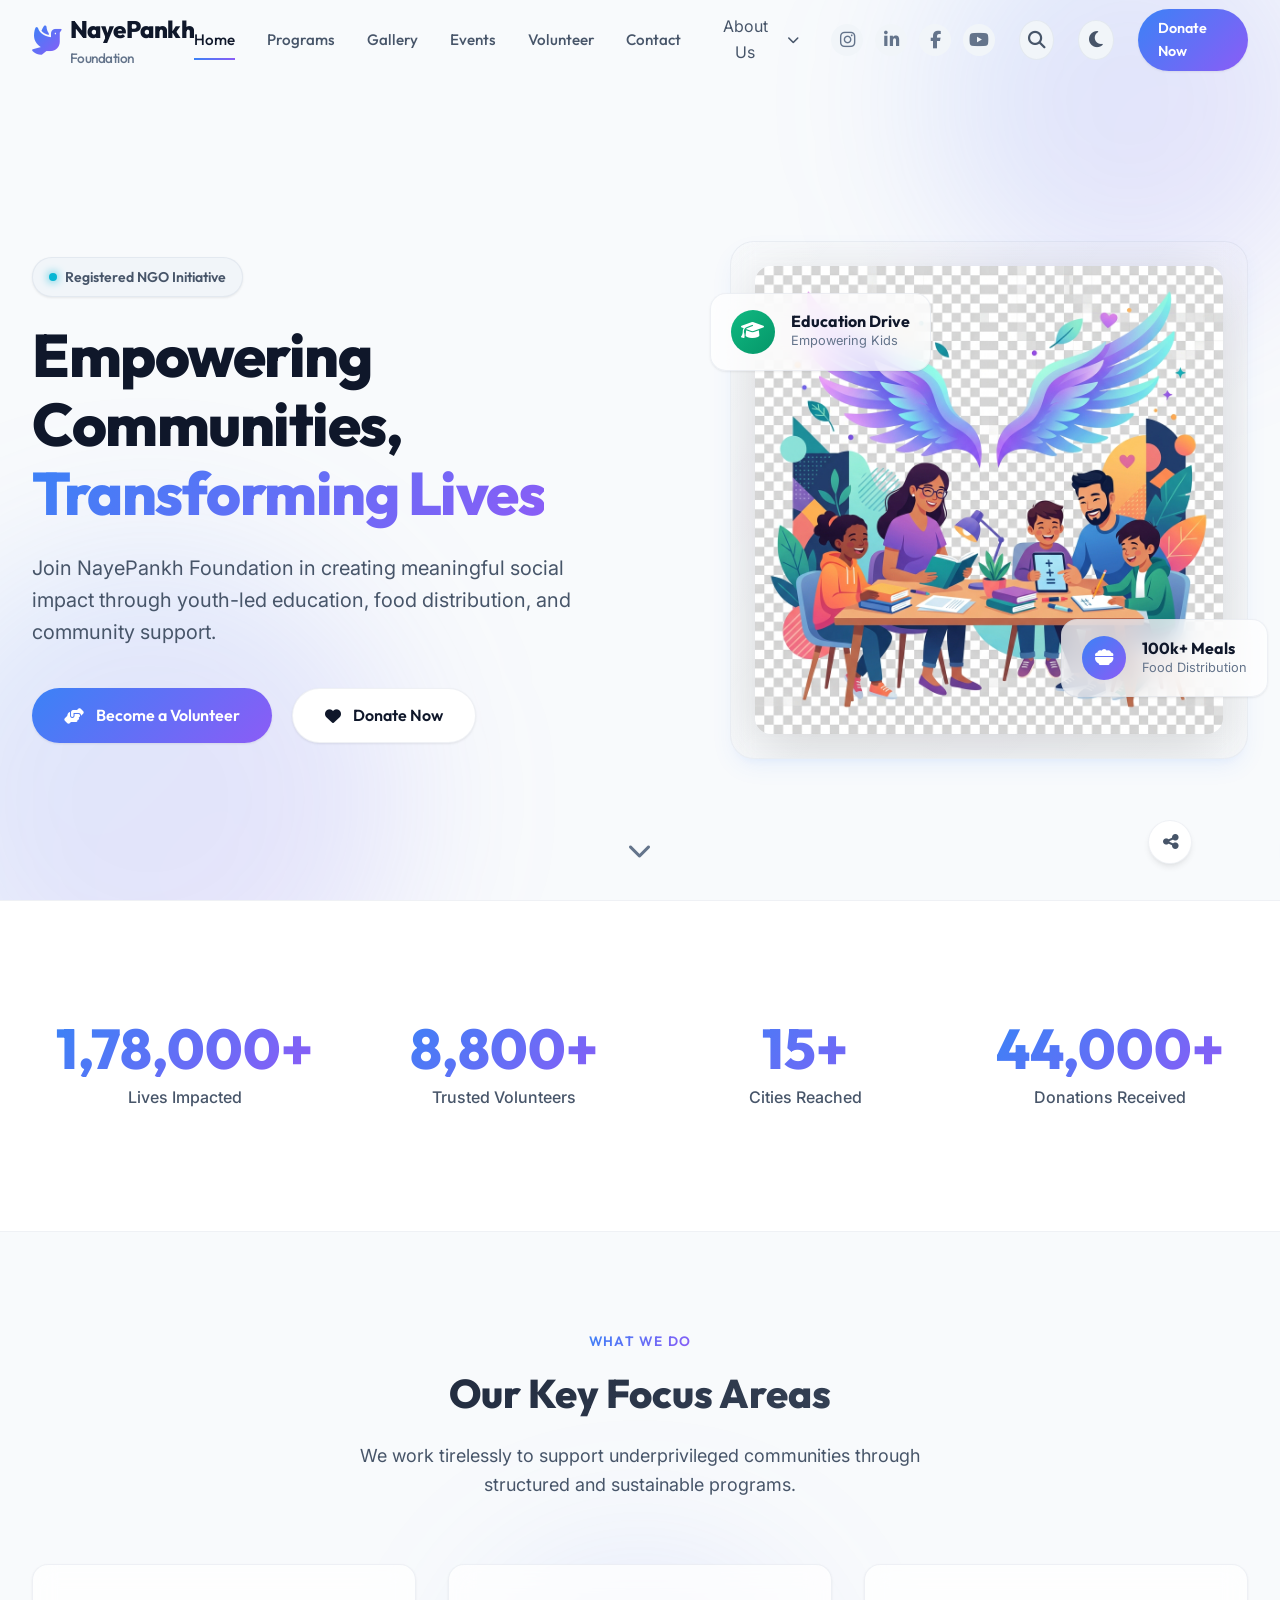
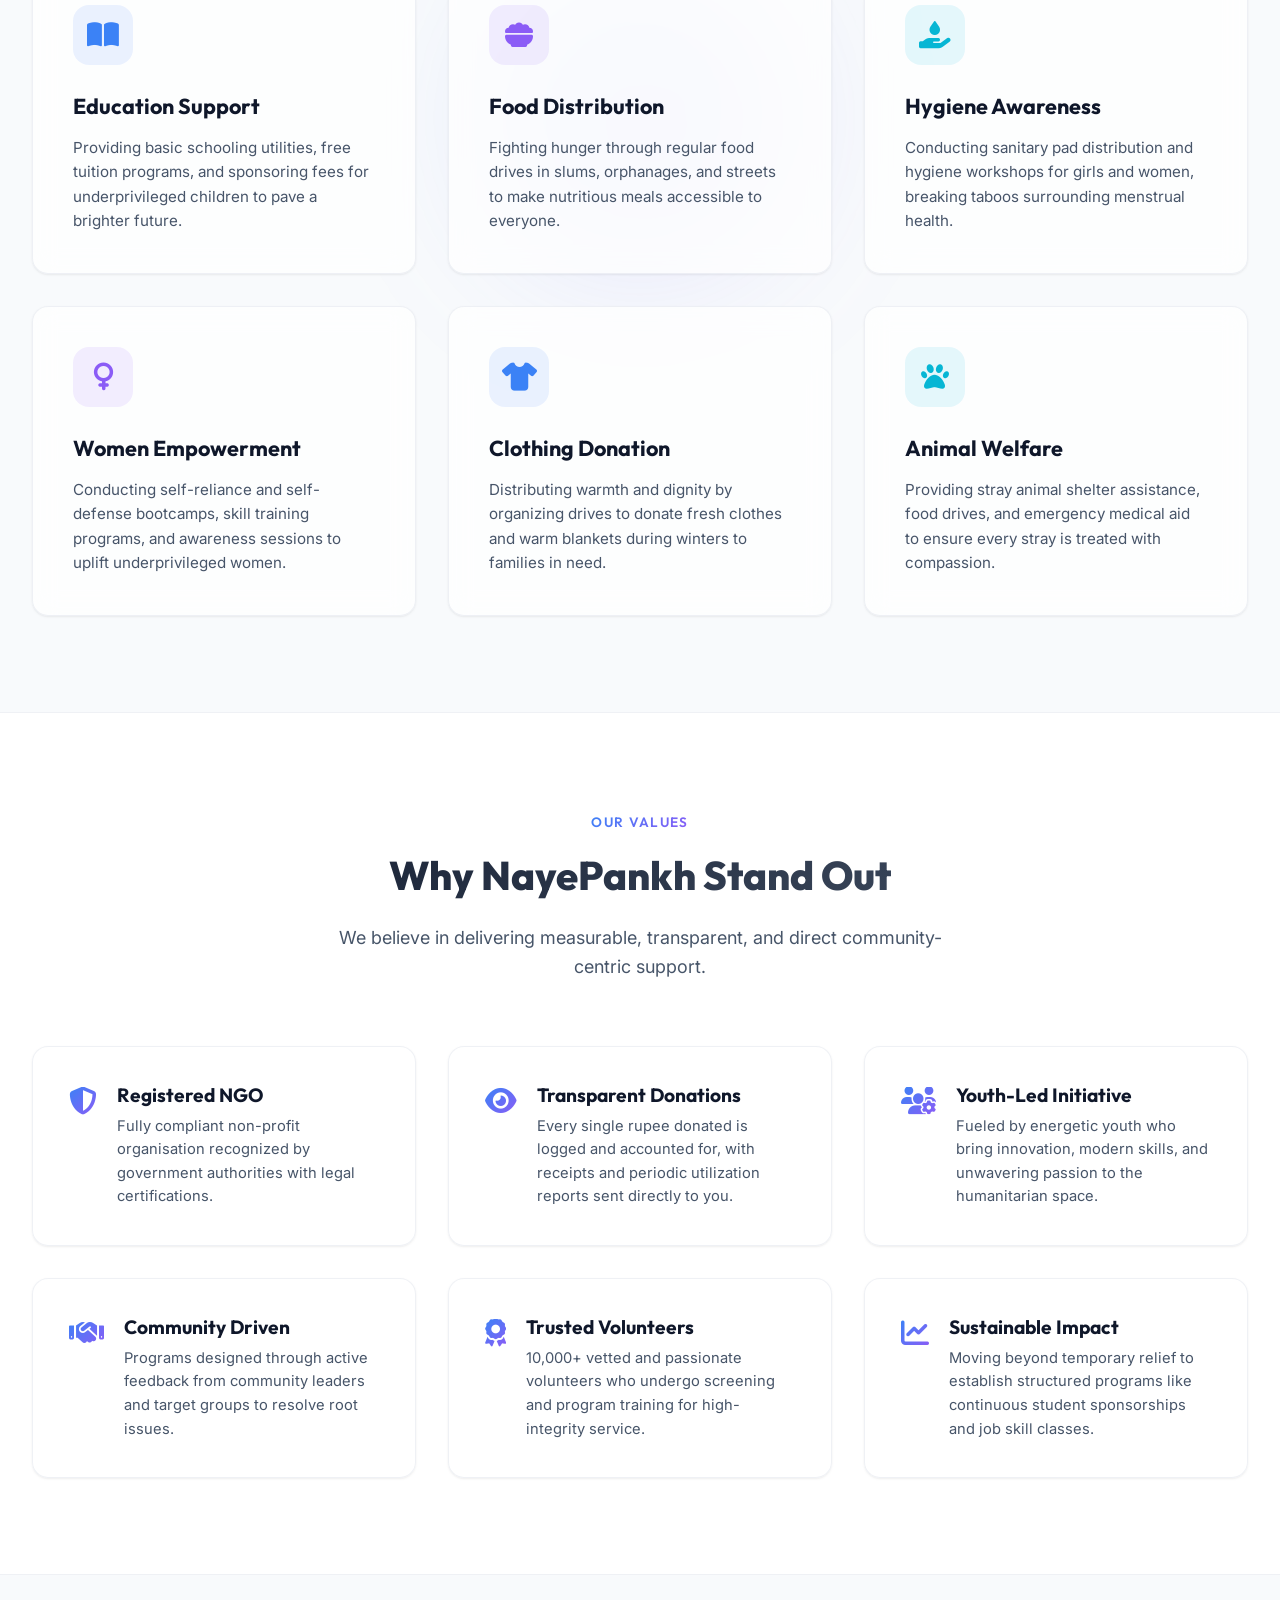
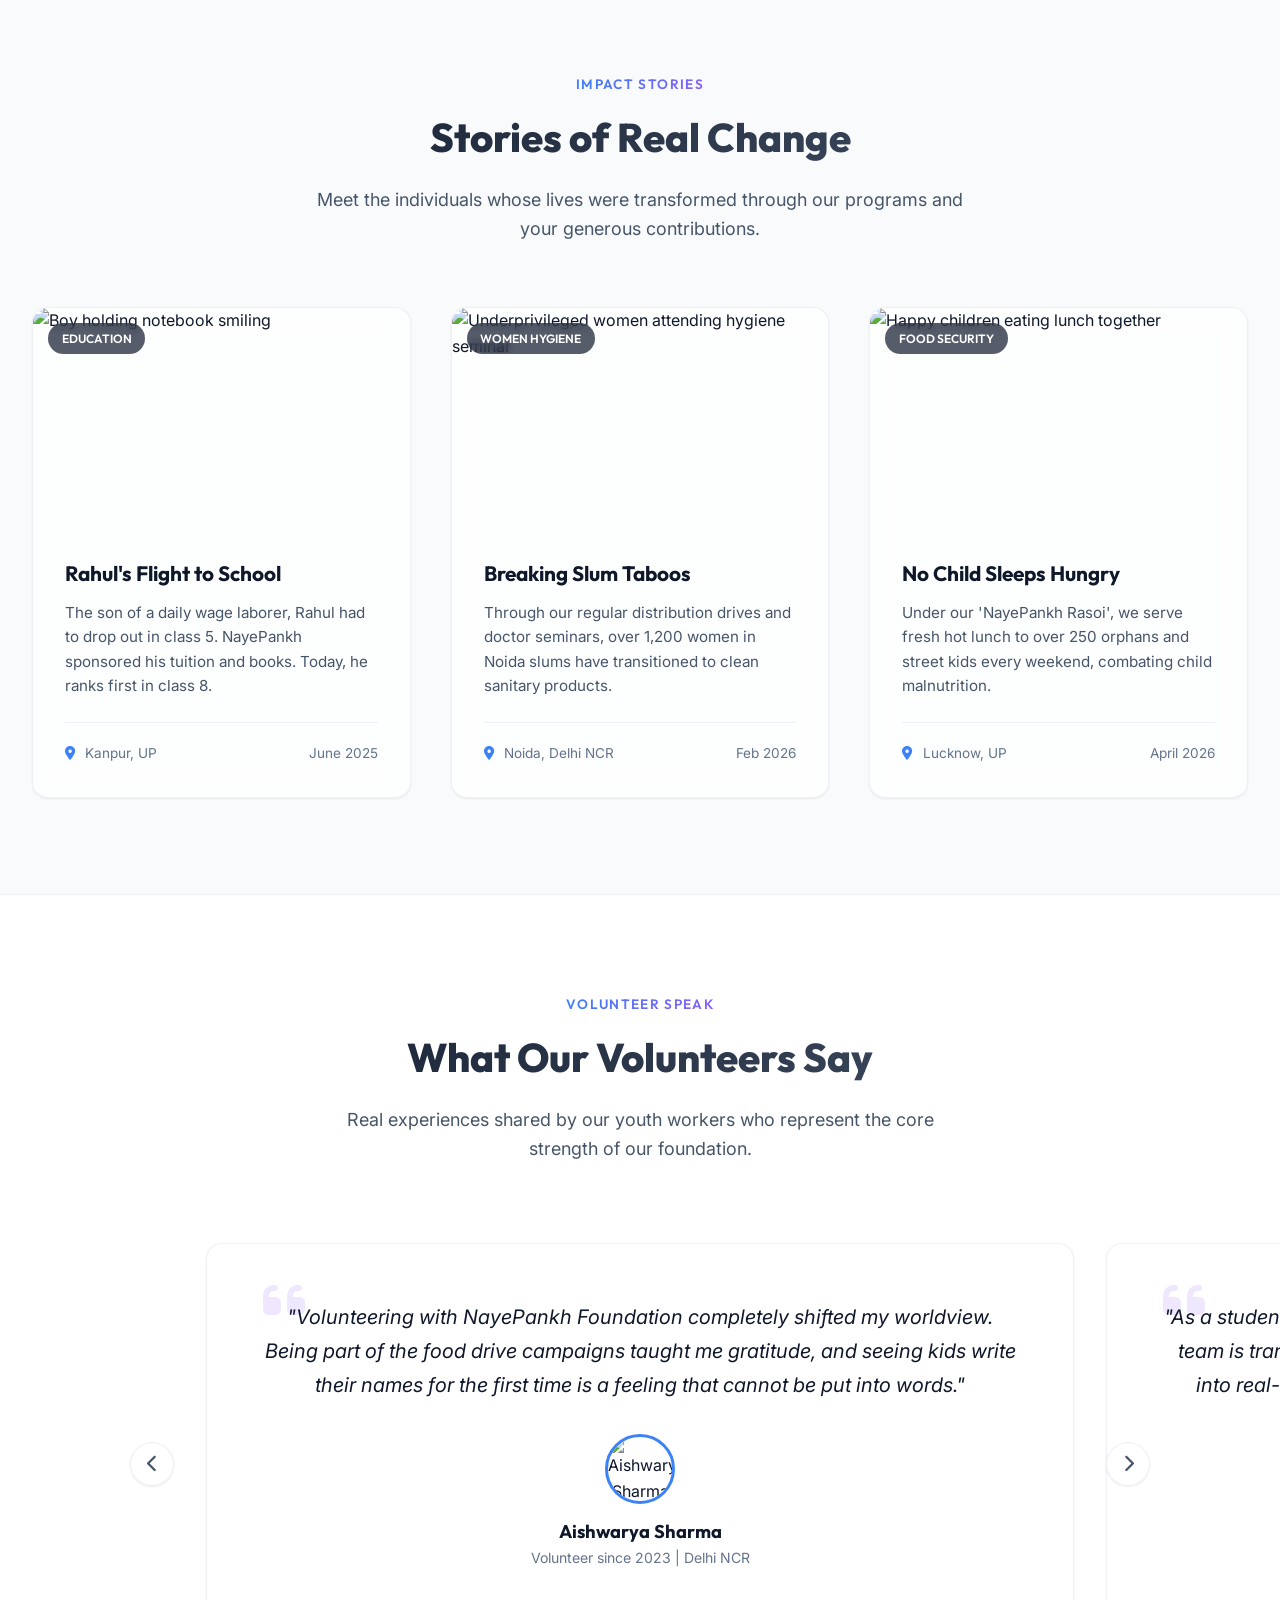
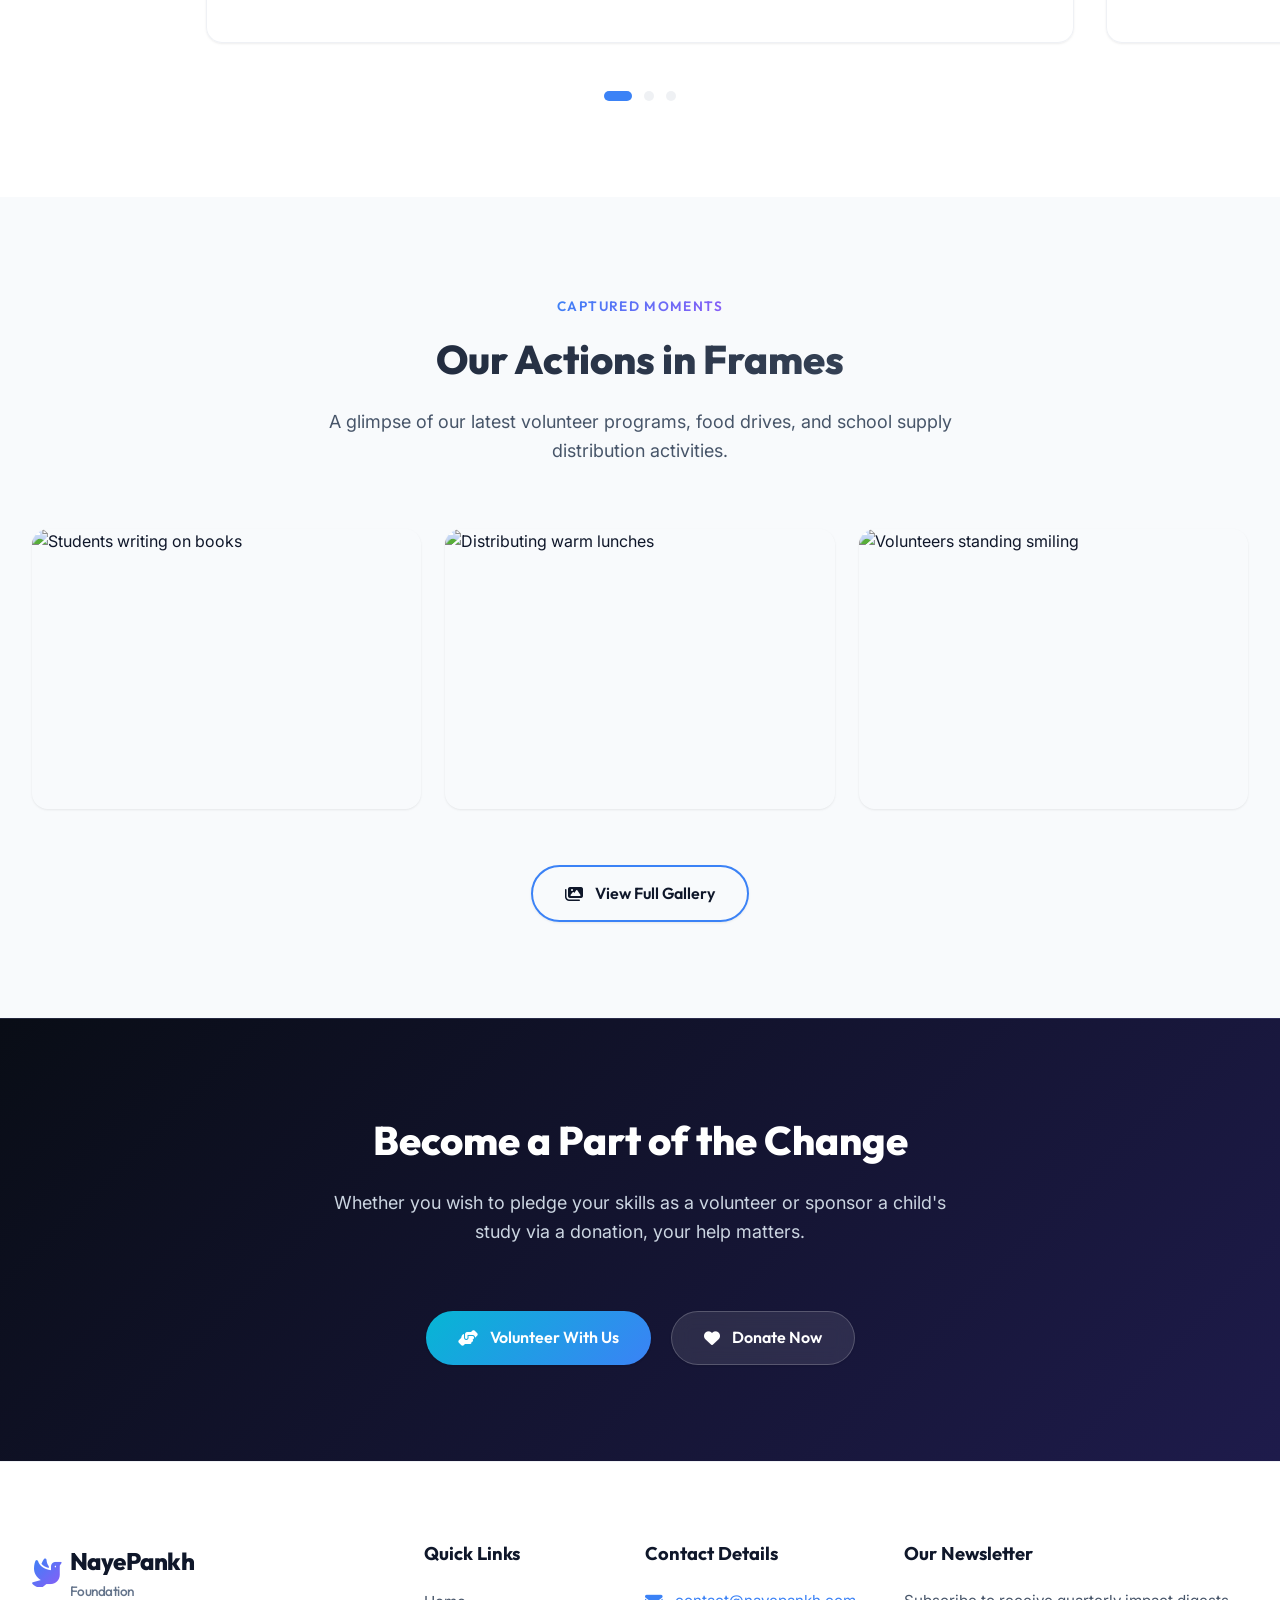
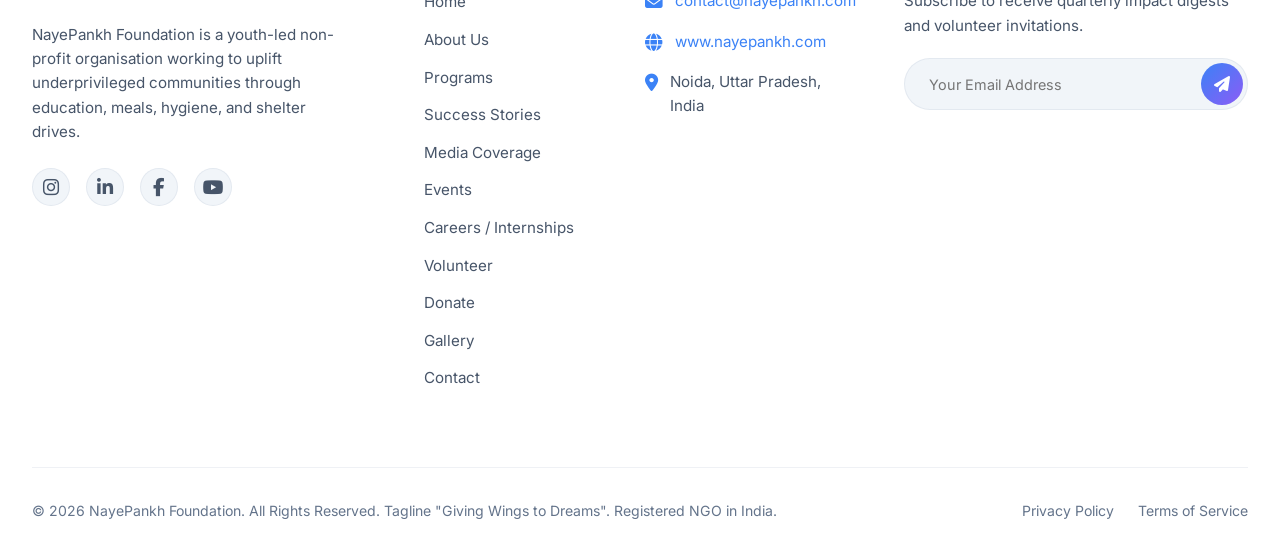
==== commit 8c589ae8: "merge remote changes" ====
--- a/index.html
+++ b/index.html
@@ -1,14 +1,17 @@
 <!DOCTYPE html>
 <html lang="en" data-theme="light">
+
 <head>
     <meta charset="UTF-8">
     <meta name="viewport" content="width=device-width, initial-scale=1.0">
     <title>NayePankh Foundation | Giving Wings to Dreams - Official Website</title>
-    <meta name="description" content="NayePankh Foundation is a youth-led non-profit organization dedicated to empowering underprivileged communities through education, food drives, hygiene campaigns, and clothing donations. Join us to make a difference.">
-    
+    <meta name="description"
+        content="NayePankh Foundation is a youth-led non-profit organization dedicated to empowering underprivileged communities through education, food drives, hygiene campaigns, and clothing donations. Join us to make a difference.">
+
     <!-- Open Graph Tags (SEO) -->
     <meta property="og:title" content="NayePankh Foundation | Giving Wings to Dreams">
-    <meta property="og:description" content="Empowering underprivileged communities through volunteer-driven youth education, food distribution, and social welfare.">
+    <meta property="og:description"
+        content="Empowering underprivileged communities through volunteer-driven youth education, food distribution, and social welfare.">
     <meta property="og:image" content="images/hero_illustration.png">
     <meta property="og:url" content="https://www.nayepankh.com">
     <meta property="og:type" content="website">
@@ -19,10 +22,11 @@
 
     <!-- Font Awesome Icons (CDN) -->
     <link rel="stylesheet" href="https://cdnjs.cloudflare.com/ajax/libs/font-awesome/6.4.0/css/all.min.css">
-    
+
     <!-- AOS Animation Library (CSS CDN) -->
     <link rel="stylesheet" href="https://cdnjs.cloudflare.com/ajax/libs/aos/2.3.4/aos.css">
 </head>
+
 <body>
 
     <!-- Scroll Progress Bar -->
@@ -44,12 +48,17 @@
                     <div class="logo-sub">Foundation</div>
                 </div>
             </a>
-            
+
             <nav class="nav-menu" id="navigation-menu" aria-label="Main navigation menu">
                 <a href="index.html" class="nav-link active" id="nav-home">Home</a>
-                
+                <a href="programs.html" class="nav-link" id="nav-programs">Programs</a>
+                <a href="gallery.html" class="nav-link" id="nav-gallery">Gallery</a>
+                <a href="events.html" class="nav-link" id="nav-events">Events</a>
+                <a href="volunteer.html" class="nav-link" id="nav-volunteer">Volunteer</a>
+                <a href="contact.html" class="nav-link" id="nav-contact">Contact</a>
                 <div class="nav-item dropdown">
-                    <button class="dropdown-toggle-btn" aria-expanded="false" aria-controls="about-dropdown-menu" id="nav-about">
+                    <button class="dropdown-toggle-btn" aria-expanded="false" aria-controls="about-dropdown-menu"
+                        id="nav-about">
                         About Us <i class="fa-solid fa-chevron-down dropdown-arrow"></i>
                     </button>
                     <div class="dropdown-menu" id="about-dropdown-menu" aria-labelledby="nav-about">
@@ -60,26 +69,27 @@
                     </div>
                 </div>
 
-                <a href="programs.html" class="nav-link" id="nav-programs">Programs</a>
-                <a href="gallery.html" class="nav-link" id="nav-gallery">Gallery</a>
-                <a href="events.html" class="nav-link" id="nav-events">Events</a>
-                <a href="volunteer.html" class="nav-link" id="nav-volunteer">Volunteer</a>
-                <a href="contact.html" class="nav-link" id="nav-contact">Contact</a>
-                
                 <div class="nav-actions">
                     <div class="nav-socials">
-                        <a href="https://www.instagram.com/nayepankhfoundation" target="_blank" rel="noopener noreferrer" aria-label="Instagram"><i class="fa-brands fa-instagram"></i></a>
-                        <a href="https://www.linkedin.com/company/nayepankh" target="_blank" rel="noopener noreferrer" aria-label="LinkedIn"><i class="fa-brands fa-linkedin-in"></i></a>
-                        <a href="https://facebook.com/nayepankhfoundation" target="_blank" rel="noopener noreferrer" aria-label="Facebook"><i class="fa-brands fa-facebook-f"></i></a>
-                        <a href="https://youtube.com/@nayepankhfoundation" target="_blank" rel="noopener noreferrer" aria-label="YouTube"><i class="fa-brands fa-youtube"></i></a>
-                    </div>
-                    <button class="search-btn" aria-label="Search site"><i class="fa-solid fa-magnifying-glass"></i></button>
-                    <button class="theme-toggle-btn" aria-label="Switch Theme"><i class="fa-solid fa-moon"></i><i class="fa-solid fa-sun"></i></button>
+                        <a href="https://www.instagram.com/nayepankhfoundation" target="_blank"
+                            rel="noopener noreferrer" aria-label="Instagram"><i class="fa-brands fa-instagram"></i></a>
+                        <a href="https://www.linkedin.com/company/nayepankh" target="_blank" rel="noopener noreferrer"
+                            aria-label="LinkedIn"><i class="fa-brands fa-linkedin-in"></i></a>
+                        <a href="https://facebook.com/nayepankhfoundation" target="_blank" rel="noopener noreferrer"
+                            aria-label="Facebook"><i class="fa-brands fa-facebook-f"></i></a>
+                        <a href="https://youtube.com/@nayepankhfoundation" target="_blank" rel="noopener noreferrer"
+                            aria-label="YouTube"><i class="fa-brands fa-youtube"></i></a>
+                    </div>
+                    <button class="search-btn" aria-label="Search site"><i
+                            class="fa-solid fa-magnifying-glass"></i></button>
+                    <button class="theme-toggle-btn" aria-label="Switch Theme"><i class="fa-solid fa-moon"></i><i
+                            class="fa-solid fa-sun"></i></button>
                     <a href="donate.html" class="btn btn-primary btn-sm ripple-btn">Donate Now</a>
                 </div>
             </nav>
 
-            <button class="hamburger-toggle" aria-controls="navigation-menu" aria-expanded="false" aria-label="Toggle mobile menu">
+            <button class="hamburger-toggle" aria-controls="navigation-menu" aria-expanded="false"
+                aria-label="Toggle mobile menu">
                 <span></span>
                 <span></span>
                 <span></span>
@@ -98,18 +108,23 @@
                 <div class="hero-tag">
                     <span></span> Registered NGO Initiative
                 </div>
-                <h1 class="hero-title">Empowering Communities,<br><span class="gradient-text">Transforming Lives</span></h1>
-                <p class="hero-subtitle">Join NayePankh Foundation in creating meaningful social impact through youth-led education, food distribution, and community support.</p>
+                <h1 class="hero-title">Empowering Communities,<br><span class="gradient-text">Transforming Lives</span>
+                </h1>
+                <p class="hero-subtitle">Join NayePankh Foundation in creating meaningful social impact through
+                    youth-led education, food distribution, and community support.</p>
                 <div class="hero-btns">
-                    <a href="volunteer.html" class="btn btn-primary ripple-btn"><i class="fa-solid fa-handshake-angle"></i> Become a Volunteer</a>
-                    <a href="donate.html" class="btn btn-secondary ripple-btn"><i class="fa-solid fa-heart"></i> Donate Now</a>
-                </div>
-            </div>
-            
+                    <a href="volunteer.html" class="btn btn-primary ripple-btn"><i
+                            class="fa-solid fa-handshake-angle"></i> Become a Volunteer</a>
+                    <a href="donate.html" class="btn btn-secondary ripple-btn"><i class="fa-solid fa-heart"></i> Donate
+                        Now</a>
+                </div>
+            </div>
+
             <div class="hero-illustration" data-aos="fade-left">
                 <div class="hero-illustration-bg"></div>
                 <div class="illustration-card glass-card">
-                    <img src="images/hero_illustration.png" alt="NayePankh Youth Volunteering Illustration" width="500" height="400">
+                    <img src="images/hero_illustration.png" alt="NayePankh Youth Volunteering Illustration" width="500"
+                        height="400">
                 </div>
                 <!-- Floating Glassmorphic Widgets -->
                 <div class="floating-widget widget-1 glass-card">
@@ -128,7 +143,8 @@
                 </div>
             </div>
         </div>
-        <a href="#stats" class="scroll-indicator" aria-label="Scroll down to statistics"><i class="fa-solid fa-chevron-down"></i></a>
+        <a href="#stats" class="scroll-indicator" aria-label="Scroll down to statistics"><i
+                class="fa-solid fa-chevron-down"></i></a>
     </section>
 
     <!-- Animated Statistics Section -->
@@ -162,39 +178,46 @@
             <div class="text-center">
                 <span class="section-tag">What We Do</span>
                 <h2 class="section-title">Our Key Focus Areas</h2>
-                <p class="section-subtitle">We work tirelessly to support underprivileged communities through structured and sustainable programs.</p>
-            </div>
-            
+                <p class="section-subtitle">We work tirelessly to support underprivileged communities through structured
+                    and sustainable programs.</p>
+            </div>
+
             <div class="impact-grid">
                 <div class="impact-card glass-card hover-lift glow-border" data-aos="fade-up" data-aos-delay="0">
                     <div class="impact-icon-wrapper"><i class="fa-solid fa-book-open"></i></div>
                     <h3>Education Support</h3>
-                    <p>Providing basic schooling utilities, free tuition programs, and sponsoring fees for underprivileged children to pave a brighter future.</p>
+                    <p>Providing basic schooling utilities, free tuition programs, and sponsoring fees for
+                        underprivileged children to pave a brighter future.</p>
                 </div>
                 <div class="impact-card glass-card hover-lift glow-border" data-aos="fade-up" data-aos-delay="100">
                     <div class="impact-icon-wrapper"><i class="fa-solid fa-bowl-food"></i></div>
                     <h3>Food Distribution</h3>
-                    <p>Fighting hunger through regular food drives in slums, orphanages, and streets to make nutritious meals accessible to everyone.</p>
+                    <p>Fighting hunger through regular food drives in slums, orphanages, and streets to make nutritious
+                        meals accessible to everyone.</p>
                 </div>
                 <div class="impact-card glass-card hover-lift glow-border" data-aos="fade-up" data-aos-delay="200">
                     <div class="impact-icon-wrapper"><i class="fa-solid fa-hand-holding-droplet"></i></div>
                     <h3>Hygiene Awareness</h3>
-                    <p>Conducting sanitary pad distribution and hygiene workshops for girls and women, breaking taboos surrounding menstrual health.</p>
+                    <p>Conducting sanitary pad distribution and hygiene workshops for girls and women, breaking taboos
+                        surrounding menstrual health.</p>
                 </div>
                 <div class="impact-card glass-card hover-lift glow-border" data-aos="fade-up" data-aos-delay="300">
                     <div class="impact-icon-wrapper"><i class="fa-solid fa-venus"></i></div>
                     <h3>Women Empowerment</h3>
-                    <p>Conducting self-reliance and self-defense bootcamps, skill training programs, and awareness sessions to uplift underprivileged women.</p>
+                    <p>Conducting self-reliance and self-defense bootcamps, skill training programs, and awareness
+                        sessions to uplift underprivileged women.</p>
                 </div>
                 <div class="impact-card glass-card hover-lift glow-border" data-aos="fade-up" data-aos-delay="400">
                     <div class="impact-icon-wrapper"><i class="fa-solid fa-shirt"></i></div>
                     <h3>Clothing Donation</h3>
-                    <p>Distributing warmth and dignity by organizing drives to donate fresh clothes and warm blankets during winters to families in need.</p>
+                    <p>Distributing warmth and dignity by organizing drives to donate fresh clothes and warm blankets
+                        during winters to families in need.</p>
                 </div>
                 <div class="impact-card glass-card hover-lift glow-border" data-aos="fade-up" data-aos-delay="500">
                     <div class="impact-icon-wrapper"><i class="fa-solid fa-paw"></i></div>
                     <h3>Animal Welfare</h3>
-                    <p>Providing stray animal shelter assistance, food drives, and emergency medical aid to ensure every stray is treated with compassion.</p>
+                    <p>Providing stray animal shelter assistance, food drives, and emergency medical aid to ensure every
+                        stray is treated with compassion.</p>
                 </div>
             </div>
         </div>
@@ -206,50 +229,57 @@
             <div class="text-center">
                 <span class="section-tag">Our Values</span>
                 <h2 class="section-title">Why NayePankh Stand Out</h2>
-                <p class="section-subtitle">We believe in delivering measurable, transparent, and direct community-centric support.</p>
-            </div>
-            
+                <p class="section-subtitle">We believe in delivering measurable, transparent, and direct
+                    community-centric support.</p>
+            </div>
+
             <div class="why-grid">
                 <div class="why-card glass-card" data-aos="fade-up" data-aos-delay="0">
                     <i class="fa-solid fa-shield-halved why-icon"></i>
                     <div class="why-text">
                         <h3>Registered NGO</h3>
-                        <p>Fully compliant non-profit organisation recognized by government authorities with legal certifications.</p>
+                        <p>Fully compliant non-profit organisation recognized by government authorities with legal
+                            certifications.</p>
                     </div>
                 </div>
                 <div class="why-card glass-card" data-aos="fade-up" data-aos-delay="100">
                     <i class="fa-solid fa-eye why-icon"></i>
                     <div class="why-text">
                         <h3>Transparent Donations</h3>
-                        <p>Every single rupee donated is logged and accounted for, with receipts and periodic utilization reports sent directly to you.</p>
+                        <p>Every single rupee donated is logged and accounted for, with receipts and periodic
+                            utilization reports sent directly to you.</p>
                     </div>
                 </div>
                 <div class="why-card glass-card" data-aos="fade-up" data-aos-delay="200">
                     <i class="fa-solid fa-users-gear why-icon"></i>
                     <div class="why-text">
                         <h3>Youth-Led Initiative</h3>
-                        <p>Fueled by energetic youth who bring innovation, modern skills, and unwavering passion to the humanitarian space.</p>
+                        <p>Fueled by energetic youth who bring innovation, modern skills, and unwavering passion to the
+                            humanitarian space.</p>
                     </div>
                 </div>
                 <div class="why-card glass-card" data-aos="fade-up" data-aos-delay="300">
                     <i class="fa-solid fa-handshake why-icon"></i>
                     <div class="why-text">
                         <h3>Community Driven</h3>
-                        <p>Programs designed through active feedback from community leaders and target groups to resolve root issues.</p>
+                        <p>Programs designed through active feedback from community leaders and target groups to resolve
+                            root issues.</p>
                     </div>
                 </div>
                 <div class="why-card glass-card" data-aos="fade-up" data-aos-delay="400">
                     <i class="fa-solid fa-award why-icon"></i>
                     <div class="why-text">
                         <h3>Trusted Volunteers</h3>
-                        <p>10,000+ vetted and passionate volunteers who undergo screening and program training for high-integrity service.</p>
+                        <p>10,000+ vetted and passionate volunteers who undergo screening and program training for
+                            high-integrity service.</p>
                     </div>
                 </div>
                 <div class="why-card glass-card" data-aos="fade-up" data-aos-delay="500">
                     <i class="fa-solid fa-chart-line why-icon"></i>
                     <div class="why-text">
                         <h3>Sustainable Impact</h3>
-                        <p>Moving beyond temporary relief to establish structured programs like continuous student sponsorships and job skill classes.</p>
+                        <p>Moving beyond temporary relief to establish structured programs like continuous student
+                            sponsorships and job skill classes.</p>
                     </div>
                 </div>
             </div>
@@ -262,18 +292,21 @@
             <div class="text-center">
                 <span class="section-tag">Impact Stories</span>
                 <h2 class="section-title">Stories of Real Change</h2>
-                <p class="section-subtitle">Meet the individuals whose lives were transformed through our programs and your generous contributions.</p>
-            </div>
-            
+                <p class="section-subtitle">Meet the individuals whose lives were transformed through our programs and
+                    your generous contributions.</p>
+            </div>
+
             <div class="stories-grid">
                 <div class="story-card glass-card hover-lift" data-aos="fade-up" data-aos-delay="0">
                     <div class="story-img">
-                        <img src="https://images.unsplash.com/photo-1488521787991-ed7bbaae773c?auto=format&fit=crop&w=600&q=80" alt="Boy holding notebook smiling">
+                        <img src="https://images.unsplash.com/photo-1488521787991-ed7bbaae773c?auto=format&fit=crop&w=600&q=80"
+                            alt="Boy holding notebook smiling">
                         <span class="story-category">Education</span>
                     </div>
                     <div class="story-content">
                         <h3>Rahul's Flight to School</h3>
-                        <p>The son of a daily wage laborer, Rahul had to drop out in class 5. NayePankh sponsored his tuition and books. Today, he ranks first in class 8.</p>
+                        <p>The son of a daily wage laborer, Rahul had to drop out in class 5. NayePankh sponsored his
+                            tuition and books. Today, he ranks first in class 8.</p>
                         <div class="story-meta">
                             <span><i class="fa-solid fa-location-dot"></i> Kanpur, UP</span>
                             <span>June 2025</span>
@@ -282,12 +315,14 @@
                 </div>
                 <div class="story-card glass-card hover-lift" data-aos="fade-up" data-aos-delay="100">
                     <div class="story-img">
-                        <img src="https://images.unsplash.com/photo-1573496359142-b8d87734a5a2?auto=format&fit=crop&w=600&q=80" alt="Underprivileged women attending hygiene seminar">
+                        <img src="https://images.unsplash.com/photo-1573496359142-b8d87734a5a2?auto=format&fit=crop&w=600&q=80"
+                            alt="Underprivileged women attending hygiene seminar">
                         <span class="story-category">Women Hygiene</span>
                     </div>
                     <div class="story-content">
                         <h3>Breaking Slum Taboos</h3>
-                        <p>Through our regular distribution drives and doctor seminars, over 1,200 women in Noida slums have transitioned to clean sanitary products.</p>
+                        <p>Through our regular distribution drives and doctor seminars, over 1,200 women in Noida slums
+                            have transitioned to clean sanitary products.</p>
                         <div class="story-meta">
                             <span><i class="fa-solid fa-location-dot"></i> Noida, Delhi NCR</span>
                             <span>Feb 2026</span>
@@ -296,12 +331,14 @@
                 </div>
                 <div class="story-card glass-card hover-lift" data-aos="fade-up" data-aos-delay="200">
                     <div class="story-img">
-                        <img src="https://images.unsplash.com/photo-1529156069898-49953e39b3ac?auto=format&fit=crop&w=600&q=80" alt="Happy children eating lunch together">
+                        <img src="https://images.unsplash.com/photo-1529156069898-49953e39b3ac?auto=format&fit=crop&w=600&q=80"
+                            alt="Happy children eating lunch together">
                         <span class="story-category">Food Security</span>
                     </div>
                     <div class="story-content">
                         <h3>No Child Sleeps Hungry</h3>
-                        <p>Under our 'NayePankh Rasoi', we serve fresh hot lunch to over 250 orphans and street kids every weekend, combating child malnutrition.</p>
+                        <p>Under our 'NayePankh Rasoi', we serve fresh hot lunch to over 250 orphans and street kids
+                            every weekend, combating child malnutrition.</p>
                         <div class="story-meta">
                             <span><i class="fa-solid fa-location-dot"></i> Lucknow, UP</span>
                             <span>April 2026</span>
@@ -318,16 +355,20 @@
             <div class="text-center">
                 <span class="section-tag">Volunteer Speak</span>
                 <h2 class="section-title">What Our Volunteers Say</h2>
-                <p class="section-subtitle">Real experiences shared by our youth workers who represent the core strength of our foundation.</p>
-            </div>
-            
+                <p class="section-subtitle">Real experiences shared by our youth workers who represent the core strength
+                    of our foundation.</p>
+            </div>
+
             <div class="slider-container">
                 <div class="testimonials-slider">
                     <div class="testimonial-slide">
                         <div class="testimonial-box glass-card">
                             <i class="fa-solid fa-quote-left quote-icon"></i>
-                            <p class="testimonial-text">"Volunteering with NayePankh Foundation completely shifted my worldview. Being part of the food drive campaigns taught me gratitude, and seeing kids write their names for the first time is a feeling that cannot be put into words."</p>
-                            <img src="https://images.unsplash.com/photo-1534528741775-53994a69daeb?auto=format&fit=crop&w=150&q=80" alt="Aishwarya Sharma" class="testimonial-avatar">
+                            <p class="testimonial-text">"Volunteering with NayePankh Foundation completely shifted my
+                                worldview. Being part of the food drive campaigns taught me gratitude, and seeing kids
+                                write their names for the first time is a feeling that cannot be put into words."</p>
+                            <img src="https://images.unsplash.com/photo-1534528741775-53994a69daeb?auto=format&fit=crop&w=150&q=80"
+                                alt="Aishwarya Sharma" class="testimonial-avatar">
                             <h4 class="testimonial-name">Aishwarya Sharma</h4>
                             <p class="testimonial-role">Volunteer since 2023 | Delhi NCR</p>
                         </div>
@@ -335,8 +376,12 @@
                     <div class="testimonial-slide">
                         <div class="testimonial-box glass-card">
                             <i class="fa-solid fa-quote-left quote-icon"></i>
-                            <p class="testimonial-text">"As a student coordinator, the leadership skills I developed here are immense. The team is transparent, highly energetic, and we actually see our effort converting into real-time benefits for the children. Proud to be a NayePankh member!"</p>
-                            <img src="https://images.unsplash.com/photo-1507003211169-0a1dd7228f2d?auto=format&fit=crop&w=150&q=80" alt="Rohan Verma" class="testimonial-avatar">
+                            <p class="testimonial-text">"As a student coordinator, the leadership skills I developed
+                                here are immense. The team is transparent, highly energetic, and we actually see our
+                                effort converting into real-time benefits for the children. Proud to be a NayePankh
+                                member!"</p>
+                            <img src="https://images.unsplash.com/photo-1507003211169-0a1dd7228f2d?auto=format&fit=crop&w=150&q=80"
+                                alt="Rohan Verma" class="testimonial-avatar">
                             <h4 class="testimonial-name">Rohan Verma</h4>
                             <p class="testimonial-role">City Lead | Kanpur</p>
                         </div>
@@ -344,18 +389,23 @@
                     <div class="testimonial-slide">
                         <div class="testimonial-box glass-card">
                             <i class="fa-solid fa-quote-left quote-icon"></i>
-                            <p class="testimonial-text">"NayePankh gave me the platform to use my graphic design skills to create digital flyers and run fundraising campaigns online. It is incredible how a group of youth can manage such extensive distribution networks."</p>
-                            <img src="https://images.unsplash.com/photo-1544005313-94ddf0286df2?auto=format&fit=crop&w=150&q=80" alt="Sneha Patel" class="testimonial-avatar">
+                            <p class="testimonial-text">"NayePankh gave me the platform to use my graphic design skills
+                                to create digital flyers and run fundraising campaigns online. It is incredible how a
+                                group of youth can manage such extensive distribution networks."</p>
+                            <img src="https://images.unsplash.com/photo-1544005313-94ddf0286df2?auto=format&fit=crop&w=150&q=80"
+                                alt="Sneha Patel" class="testimonial-avatar">
                             <h4 class="testimonial-name">Sneha Patel</h4>
                             <p class="testimonial-role">Digital Media Designer | Mumbai</p>
                         </div>
                     </div>
                 </div>
-                
+
                 <!-- Navigation Arrows -->
-                <button class="slider-arrow prev" aria-label="Previous testimonial"><i class="fa-solid fa-chevron-left"></i></button>
-                <button class="slider-arrow next" aria-label="Next testimonial"><i class="fa-solid fa-chevron-right"></i></button>
-                
+                <button class="slider-arrow prev" aria-label="Previous testimonial"><i
+                        class="fa-solid fa-chevron-left"></i></button>
+                <button class="slider-arrow next" aria-label="Next testimonial"><i
+                        class="fa-solid fa-chevron-right"></i></button>
+
                 <!-- Indicators -->
                 <div class="slider-dots"></div>
             </div>
@@ -368,35 +418,40 @@
             <div class="text-center">
                 <span class="section-tag">Captured Moments</span>
                 <h2 class="section-title">Our Actions in Frames</h2>
-                <p class="section-subtitle">A glimpse of our latest volunteer programs, food drives, and school supply distribution activities.</p>
-            </div>
-            
+                <p class="section-subtitle">A glimpse of our latest volunteer programs, food drives, and school supply
+                    distribution activities.</p>
+            </div>
+
             <div class="gallery-grid" style="margin-bottom: 3.5rem;">
                 <div class="gallery-item" data-category="education" data-aos="zoom-in" data-aos-delay="0">
-                    <img src="https://images.unsplash.com/photo-1503676260728-1c00da094a0b?auto=format&fit=crop&w=500&q=80" alt="Students writing on books">
+                    <img src="https://images.unsplash.com/photo-1503676260728-1c00da094a0b?auto=format&fit=crop&w=500&q=80"
+                        alt="Students writing on books">
                     <div class="gallery-overlay">
                         <h3>Primary School Teaching</h3>
                         <p>Education Support</p>
                     </div>
                 </div>
                 <div class="gallery-item" data-category="food" data-aos="zoom-in" data-aos-delay="100">
-                    <img src="https://images.unsplash.com/photo-1488521787991-ed7bbaae773c?auto=format&fit=crop&w=500&q=80" alt="Distributing warm lunches">
+                    <img src="https://images.unsplash.com/photo-1488521787991-ed7bbaae773c?auto=format&fit=crop&w=500&q=80"
+                        alt="Distributing warm lunches">
                     <div class="gallery-overlay">
                         <h3>Weekly Food Distribution</h3>
                         <p>Food Drive</p>
                     </div>
                 </div>
                 <div class="gallery-item" data-category="events" data-aos="zoom-in" data-aos-delay="200">
-                    <img src="https://images.unsplash.com/photo-1529156069898-49953e39b3ac?auto=format&fit=crop&w=500&q=80" alt="Volunteers standing smiling">
+                    <img src="https://images.unsplash.com/photo-1529156069898-49953e39b3ac?auto=format&fit=crop&w=500&q=80"
+                        alt="Volunteers standing smiling">
                     <div class="gallery-overlay">
                         <h3>Youth Development Meet</h3>
                         <p>Events</p>
                     </div>
                 </div>
             </div>
-            
+
             <div class="text-center">
-                <a href="gallery.html" class="btn btn-outline ripple-btn"><i class="fa-solid fa-images"></i> View Full Gallery</a>
+                <a href="gallery.html" class="btn btn-outline ripple-btn"><i class="fa-solid fa-images"></i> View Full
+                    Gallery</a>
             </div>
         </div>
     </section>
@@ -409,10 +464,13 @@
         </div>
         <div class="container">
             <h2 class="section-title" data-aos="fade-up">Become a Part of the Change</h2>
-            <p class="section-subtitle" data-aos="fade-up" data-aos-delay="100">Whether you wish to pledge your skills as a volunteer or sponsor a child's study via a donation, your help matters.</p>
+            <p class="section-subtitle" data-aos="fade-up" data-aos-delay="100">Whether you wish to pledge your skills
+                as a volunteer or sponsor a child's study via a donation, your help matters.</p>
             <div class="hero-btns" style="justify-content: center;" data-aos="fade-up" data-aos-delay="200">
-                <a href="volunteer.html" class="btn btn-accent ripple-btn"><i class="fa-solid fa-handshake-angle"></i> Volunteer With Us</a>
-                <a href="donate.html" class="btn btn-secondary ripple-btn"><i class="fa-solid fa-heart"></i> Donate Now</a>
+                <a href="volunteer.html" class="btn btn-accent ripple-btn"><i class="fa-solid fa-handshake-angle"></i>
+                    Volunteer With Us</a>
+                <a href="donate.html" class="btn btn-secondary ripple-btn"><i class="fa-solid fa-heart"></i> Donate
+                    Now</a>
             </div>
         </div>
     </section>
@@ -429,15 +487,20 @@
                             <div class="logo-sub">Foundation</div>
                         </div>
                     </a>
-                    <p>NayePankh Foundation is a youth-led non-profit organisation working to uplift underprivileged communities through education, meals, hygiene, and shelter drives.</p>
+                    <p>NayePankh Foundation is a youth-led non-profit organisation working to uplift underprivileged
+                        communities through education, meals, hygiene, and shelter drives.</p>
                     <div class="footer-socials">
-                        <a href="https://www.instagram.com/nayepankhfoundation" target="_blank" rel="noopener noreferrer" aria-label="Instagram"><i class="fa-brands fa-instagram"></i></a>
-                        <a href="https://www.linkedin.com/company/nayepankh" target="_blank" rel="noopener noreferrer" aria-label="LinkedIn"><i class="fa-brands fa-linkedin-in"></i></a>
-                        <a href="https://facebook.com/nayepankhfoundation" target="_blank" rel="noopener noreferrer" aria-label="Facebook"><i class="fa-brands fa-facebook-f"></i></a>
-                        <a href="https://youtube.com/@nayepankhfoundation" target="_blank" rel="noopener noreferrer" aria-label="YouTube"><i class="fa-brands fa-youtube"></i></a>
-                    </div>
-                </div>
-                
+                        <a href="https://www.instagram.com/nayepankhfoundation" target="_blank"
+                            rel="noopener noreferrer" aria-label="Instagram"><i class="fa-brands fa-instagram"></i></a>
+                        <a href="https://www.linkedin.com/company/nayepankh" target="_blank" rel="noopener noreferrer"
+                            aria-label="LinkedIn"><i class="fa-brands fa-linkedin-in"></i></a>
+                        <a href="https://facebook.com/nayepankhfoundation" target="_blank" rel="noopener noreferrer"
+                            aria-label="Facebook"><i class="fa-brands fa-facebook-f"></i></a>
+                        <a href="https://youtube.com/@nayepankhfoundation" target="_blank" rel="noopener noreferrer"
+                            aria-label="YouTube"><i class="fa-brands fa-youtube"></i></a>
+                    </div>
+                </div>
+
                 <div>
                     <h3 class="footer-heading">Quick Links</h3>
                     <ul class="footer-links">
@@ -454,7 +517,7 @@
                         <li><a href="contact.html">Contact</a></li>
                     </ul>
                 </div>
-                
+
                 <div>
                     <h3 class="footer-heading">Contact Details</h3>
                     <ul class="footer-contact-info">
@@ -467,7 +530,8 @@
                         <li>
                             <i class="fa-solid fa-globe"></i>
                             <div>
-                                <a href="https://www.nayepankh.com" target="_blank" rel="noopener noreferrer">www.nayepankh.com</a>
+                                <a href="https://www.nayepankh.com" target="_blank"
+                                    rel="noopener noreferrer">www.nayepankh.com</a>
                             </div>
                         </li>
                         <li>
@@ -478,19 +542,21 @@
                         </li>
                     </ul>
                 </div>
-                
+
                 <div class="footer-newsletter">
                     <h3 class="footer-heading">Our Newsletter</h3>
                     <p>Subscribe to receive quarterly impact digests and volunteer invitations.</p>
                     <form class="newsletter-form" aria-label="Footer Newsletter Signup">
                         <input type="email" placeholder="Your Email Address" required aria-label="Email Address">
-                        <button type="submit" aria-label="Submit newsletter"><i class="fa-solid fa-paper-plane"></i></button>
+                        <button type="submit" aria-label="Submit newsletter"><i
+                                class="fa-solid fa-paper-plane"></i></button>
                     </form>
                 </div>
             </div>
-            
+
             <div class="footer-bottom">
-                <p>&copy; 2026 NayePankh Foundation. All Rights Reserved. Tagline "Giving Wings to Dreams". Registered NGO in India.</p>
+                <p>&copy; 2026 NayePankh Foundation. All Rights Reserved. Tagline "Giving Wings to Dreams". Registered
+                    NGO in India.</p>
                 <div class="footer-bottom-links">
                     <a href="#">Privacy Policy</a>
                     <a href="#">Terms of Service</a>
@@ -504,19 +570,26 @@
 
     <!-- Floating Quick CTAs -->
     <div class="floating-ctas-container">
-        <a href="volunteer.html" class="floating-cta volunteer" aria-label="Become a Volunteer"><i class="fa-solid fa-handshake-angle"></i> Volunteer</a>
-        <a href="donate.html" class="floating-cta donate" aria-label="Donate Now"><i class="fa-solid fa-heart"></i> Donate</a>
+        <a href="volunteer.html" class="floating-cta volunteer" aria-label="Become a Volunteer"><i
+                class="fa-solid fa-handshake-angle"></i> Volunteer</a>
+        <a href="donate.html" class="floating-cta donate" aria-label="Donate Now"><i class="fa-solid fa-heart"></i>
+            Donate</a>
     </div>
 
     <!-- Floating Share Button & Widgets -->
     <button class="share-btn-main" aria-label="Share this website"><i class="fa-solid fa-share-nodes"></i></button>
-    
+
     <div class="social-share-widget">
-        <a href="#" class="share-btn facebook" data-platform="facebook" aria-label="Share on Facebook"><i class="fa-brands fa-facebook-f"></i></a>
-        <a href="#" class="share-btn linkedin" data-platform="linkedin" aria-label="Share on LinkedIn"><i class="fa-brands fa-linkedin-in"></i></a>
-        <a href="#" class="share-btn twitter" data-platform="twitter" aria-label="Share on Twitter"><i class="fa-brands fa-x-twitter"></i></a>
-        <a href="#" class="share-btn whatsapp" data-platform="whatsapp" aria-label="Share on WhatsApp"><i class="fa-brands fa-whatsapp"></i></a>
-        <a href="#" class="share-btn copy-link" data-platform="copy" aria-label="Copy page link"><i class="fa-solid fa-link"></i></a>
+        <a href="#" class="share-btn facebook" data-platform="facebook" aria-label="Share on Facebook"><i
+                class="fa-brands fa-facebook-f"></i></a>
+        <a href="#" class="share-btn linkedin" data-platform="linkedin" aria-label="Share on LinkedIn"><i
+                class="fa-brands fa-linkedin-in"></i></a>
+        <a href="#" class="share-btn twitter" data-platform="twitter" aria-label="Share on Twitter"><i
+                class="fa-brands fa-x-twitter"></i></a>
+        <a href="#" class="share-btn whatsapp" data-platform="whatsapp" aria-label="Share on WhatsApp"><i
+                class="fa-brands fa-whatsapp"></i></a>
+        <a href="#" class="share-btn copy-link" data-platform="copy" aria-label="Copy page link"><i
+                class="fa-solid fa-link"></i></a>
     </div>
 
     <div class="share-modal-overlay">
@@ -524,11 +597,16 @@
             <span class="search-close" style="position: relative; float: right; top: -5px; right: -5px;">&times;</span>
             <h3>Share this website</h3>
             <div class="share-modal-options">
-                <a href="#" class="share-btn facebook" data-platform="facebook" aria-label="Share on Facebook"><i class="fa-brands fa-facebook-f"></i></a>
-                <a href="#" class="share-btn linkedin" data-platform="linkedin" aria-label="Share on LinkedIn"><i class="fa-brands fa-linkedin-in"></i></a>
-                <a href="#" class="share-btn twitter" data-platform="twitter" aria-label="Share on Twitter"><i class="fa-brands fa-x-twitter"></i></a>
-                <a href="#" class="share-btn whatsapp" data-platform="whatsapp" aria-label="Share on WhatsApp"><i class="fa-brands fa-whatsapp"></i></a>
-                <a href="#" class="share-btn copy-link" data-platform="copy" aria-label="Copy page link"><i class="fa-solid fa-link"></i></a>
+                <a href="#" class="share-btn facebook" data-platform="facebook" aria-label="Share on Facebook"><i
+                        class="fa-brands fa-facebook-f"></i></a>
+                <a href="#" class="share-btn linkedin" data-platform="linkedin" aria-label="Share on LinkedIn"><i
+                        class="fa-brands fa-linkedin-in"></i></a>
+                <a href="#" class="share-btn twitter" data-platform="twitter" aria-label="Share on Twitter"><i
+                        class="fa-brands fa-x-twitter"></i></a>
+                <a href="#" class="share-btn whatsapp" data-platform="whatsapp" aria-label="Share on WhatsApp"><i
+                        class="fa-brands fa-whatsapp"></i></a>
+                <a href="#" class="share-btn copy-link" data-platform="copy" aria-label="Copy page link"><i
+                        class="fa-solid fa-link"></i></a>
             </div>
         </div>
     </div>
@@ -543,7 +621,8 @@
             </div>
             <div class="search-input-wrap">
                 <i class="fa-solid fa-magnifying-glass"></i>
-                <input type="text" class="search-input" placeholder="Start typing to search..." aria-label="Search input">
+                <input type="text" class="search-input" placeholder="Start typing to search..."
+                    aria-label="Search input">
             </div>
             <div class="search-results"></div>
         </div>
@@ -555,8 +634,10 @@
             <span class="lightbox-close" aria-label="Close lightbox">&times;</span>
             <img class="lightbox-img" src="" alt="">
             <div class="lightbox-caption"></div>
-            <button class="lightbox-arrow prev" aria-label="Previous image"><i class="fa-solid fa-chevron-left"></i></button>
-            <button class="lightbox-arrow next" aria-label="Next image"><i class="fa-solid fa-chevron-right"></i></button>
+            <button class="lightbox-arrow prev" aria-label="Previous image"><i
+                    class="fa-solid fa-chevron-left"></i></button>
+            <button class="lightbox-arrow next" aria-label="Next image"><i
+                    class="fa-solid fa-chevron-right"></i></button>
         </div>
     </div>
 
@@ -565,4 +646,5 @@
     <script src="js/main.js"></script>
     <script src="js/animations.js"></script>
 </body>
-</html>
+
+</html>
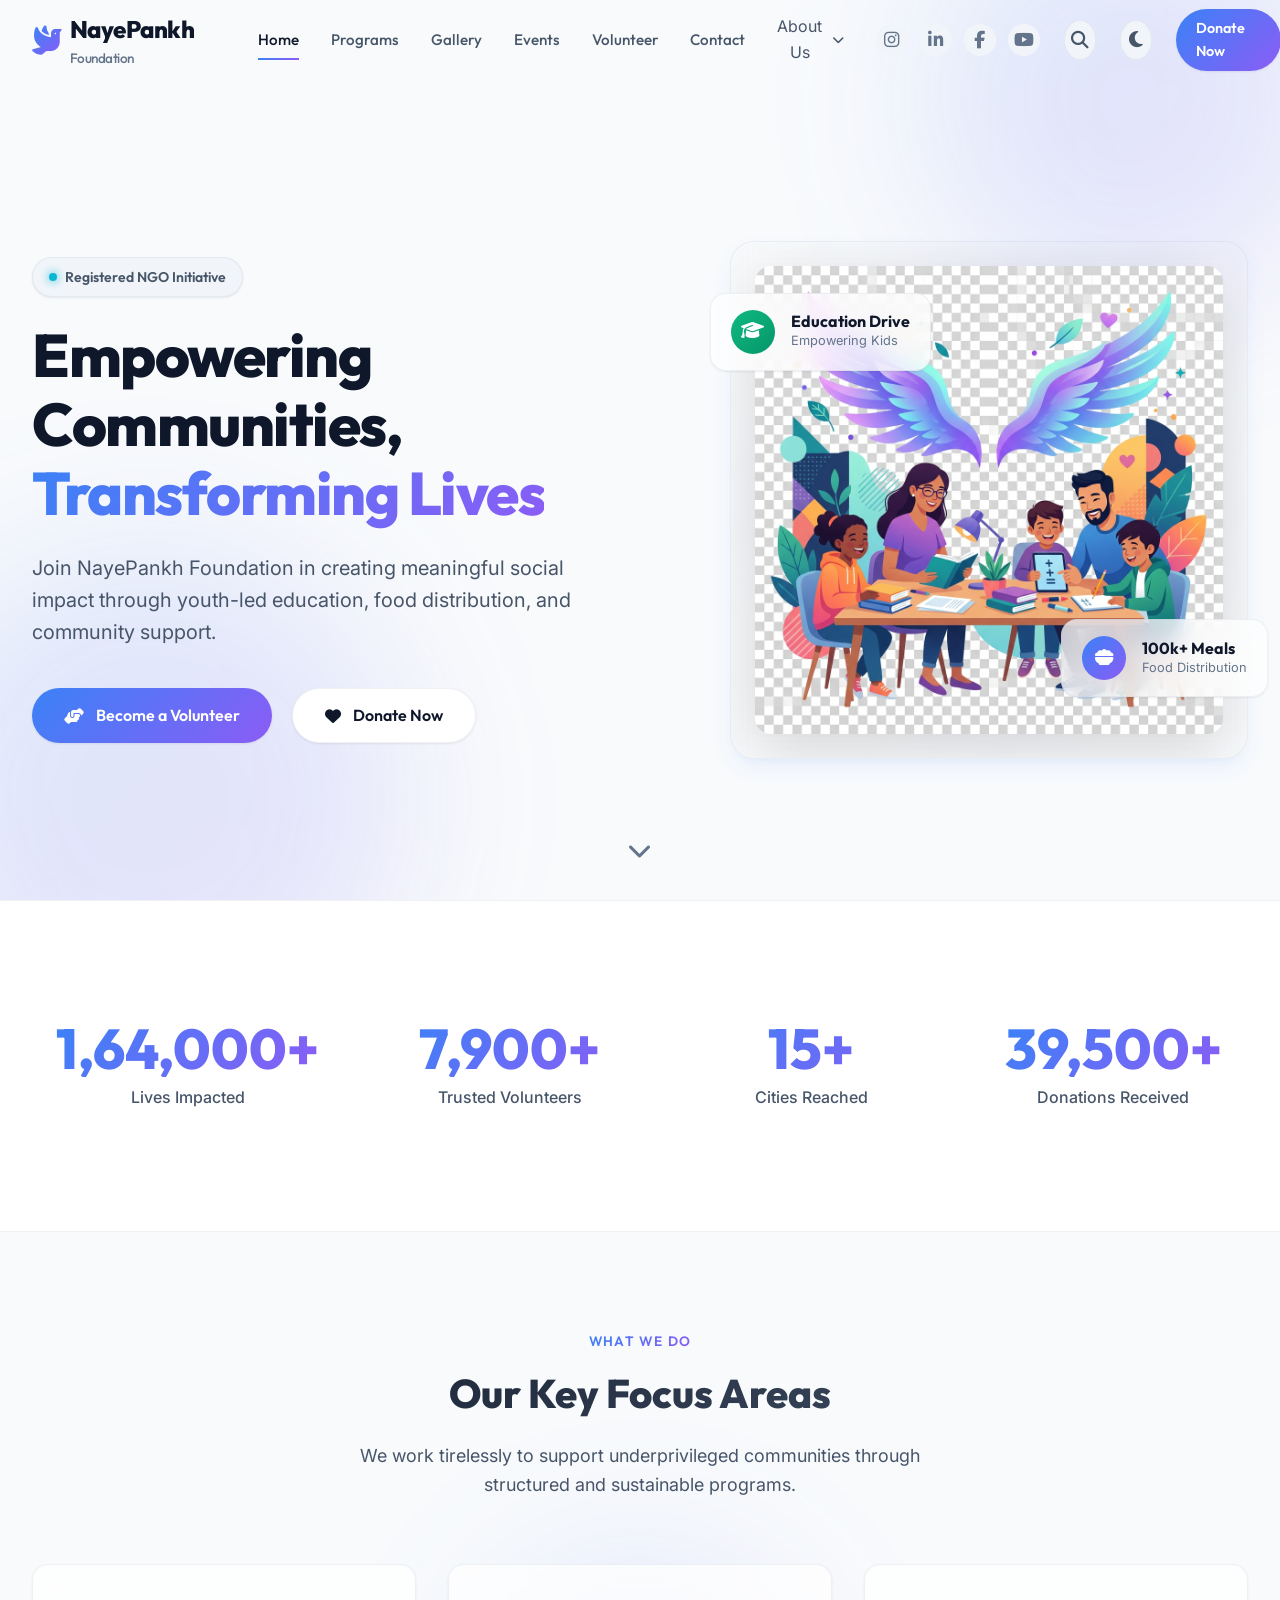
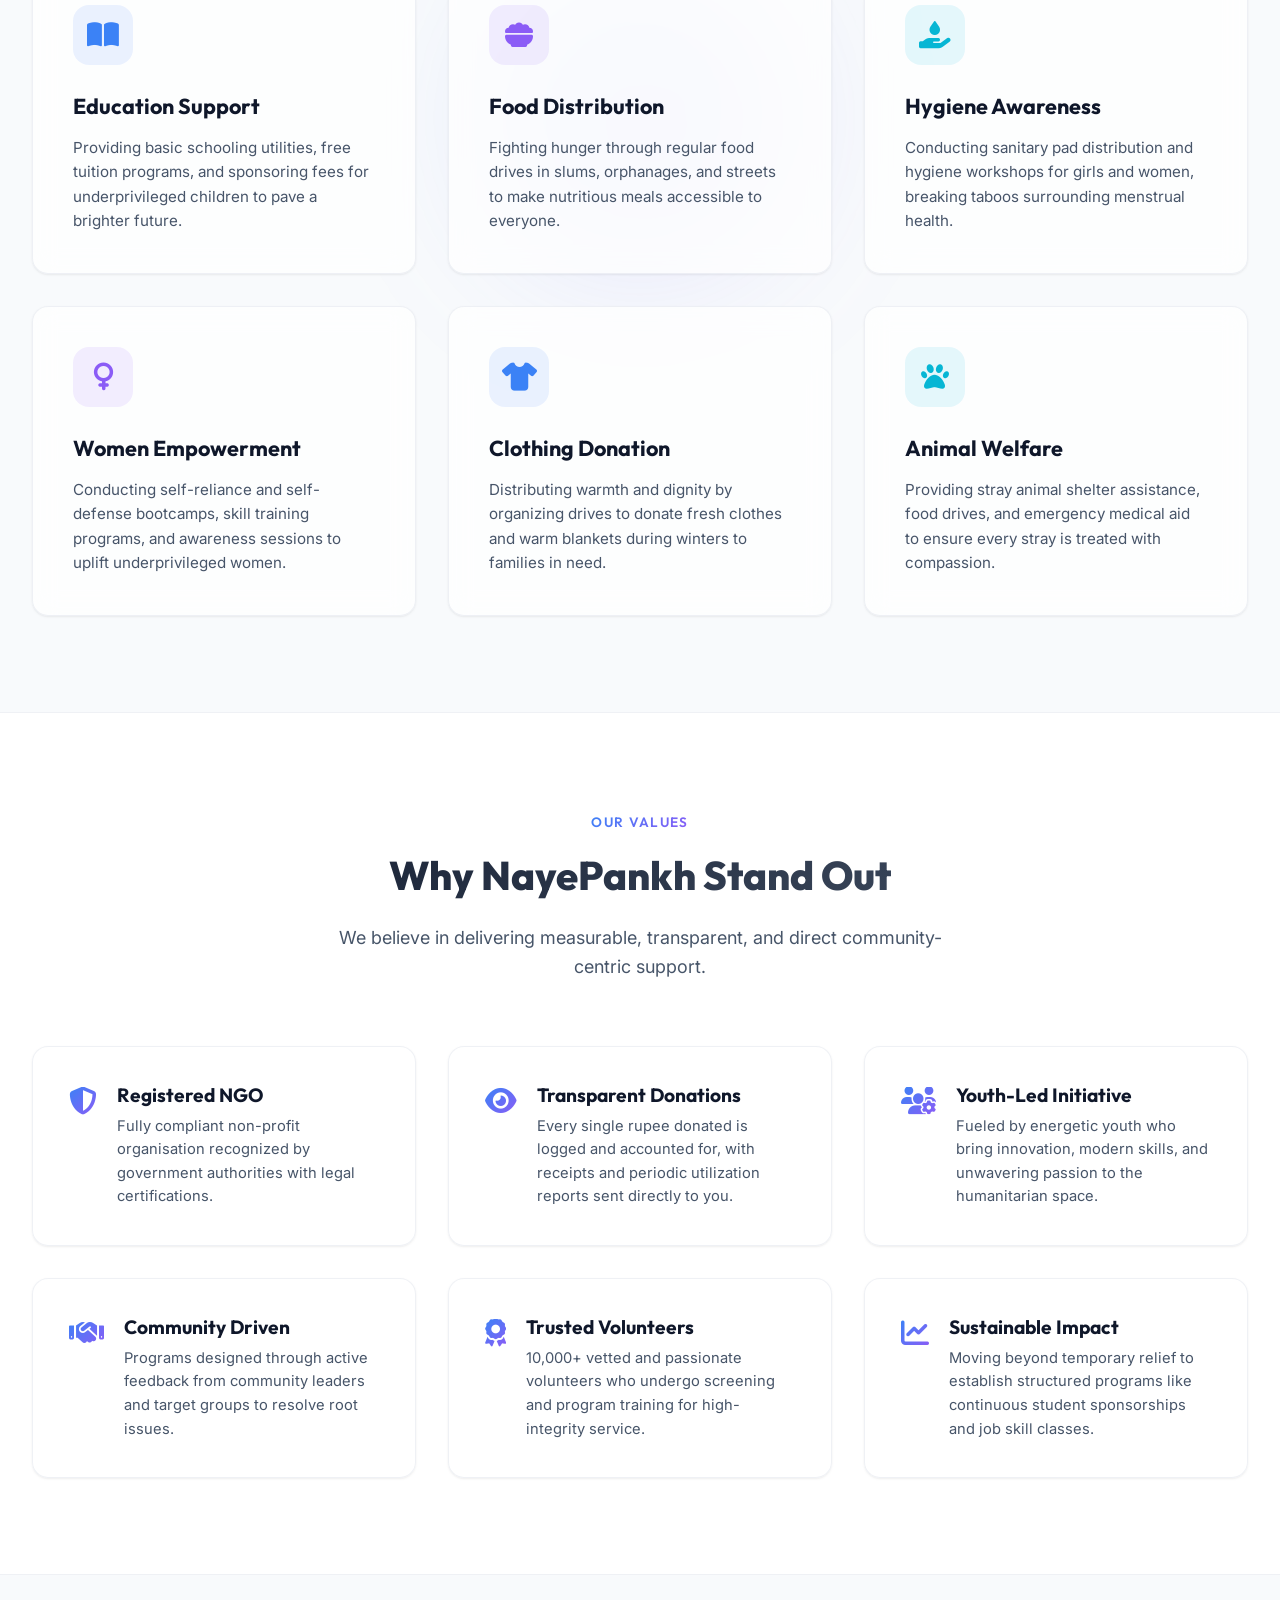
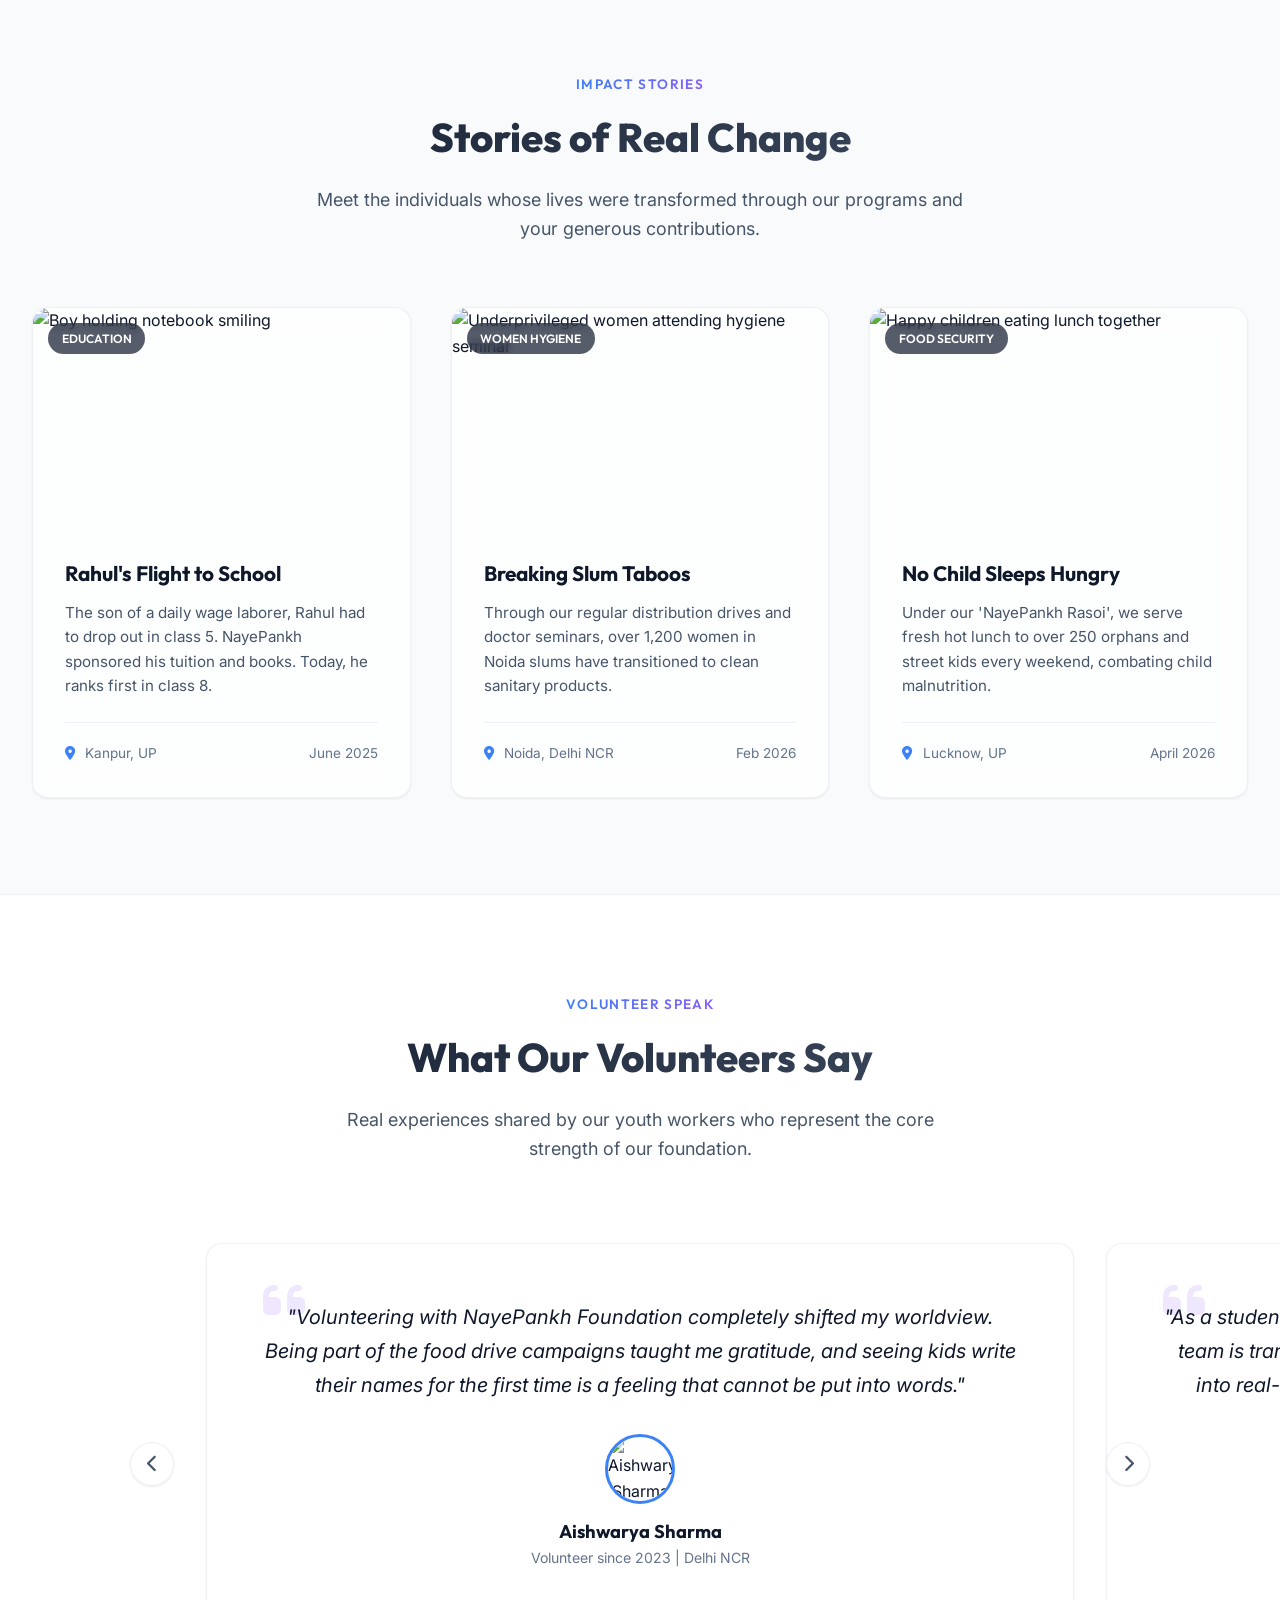
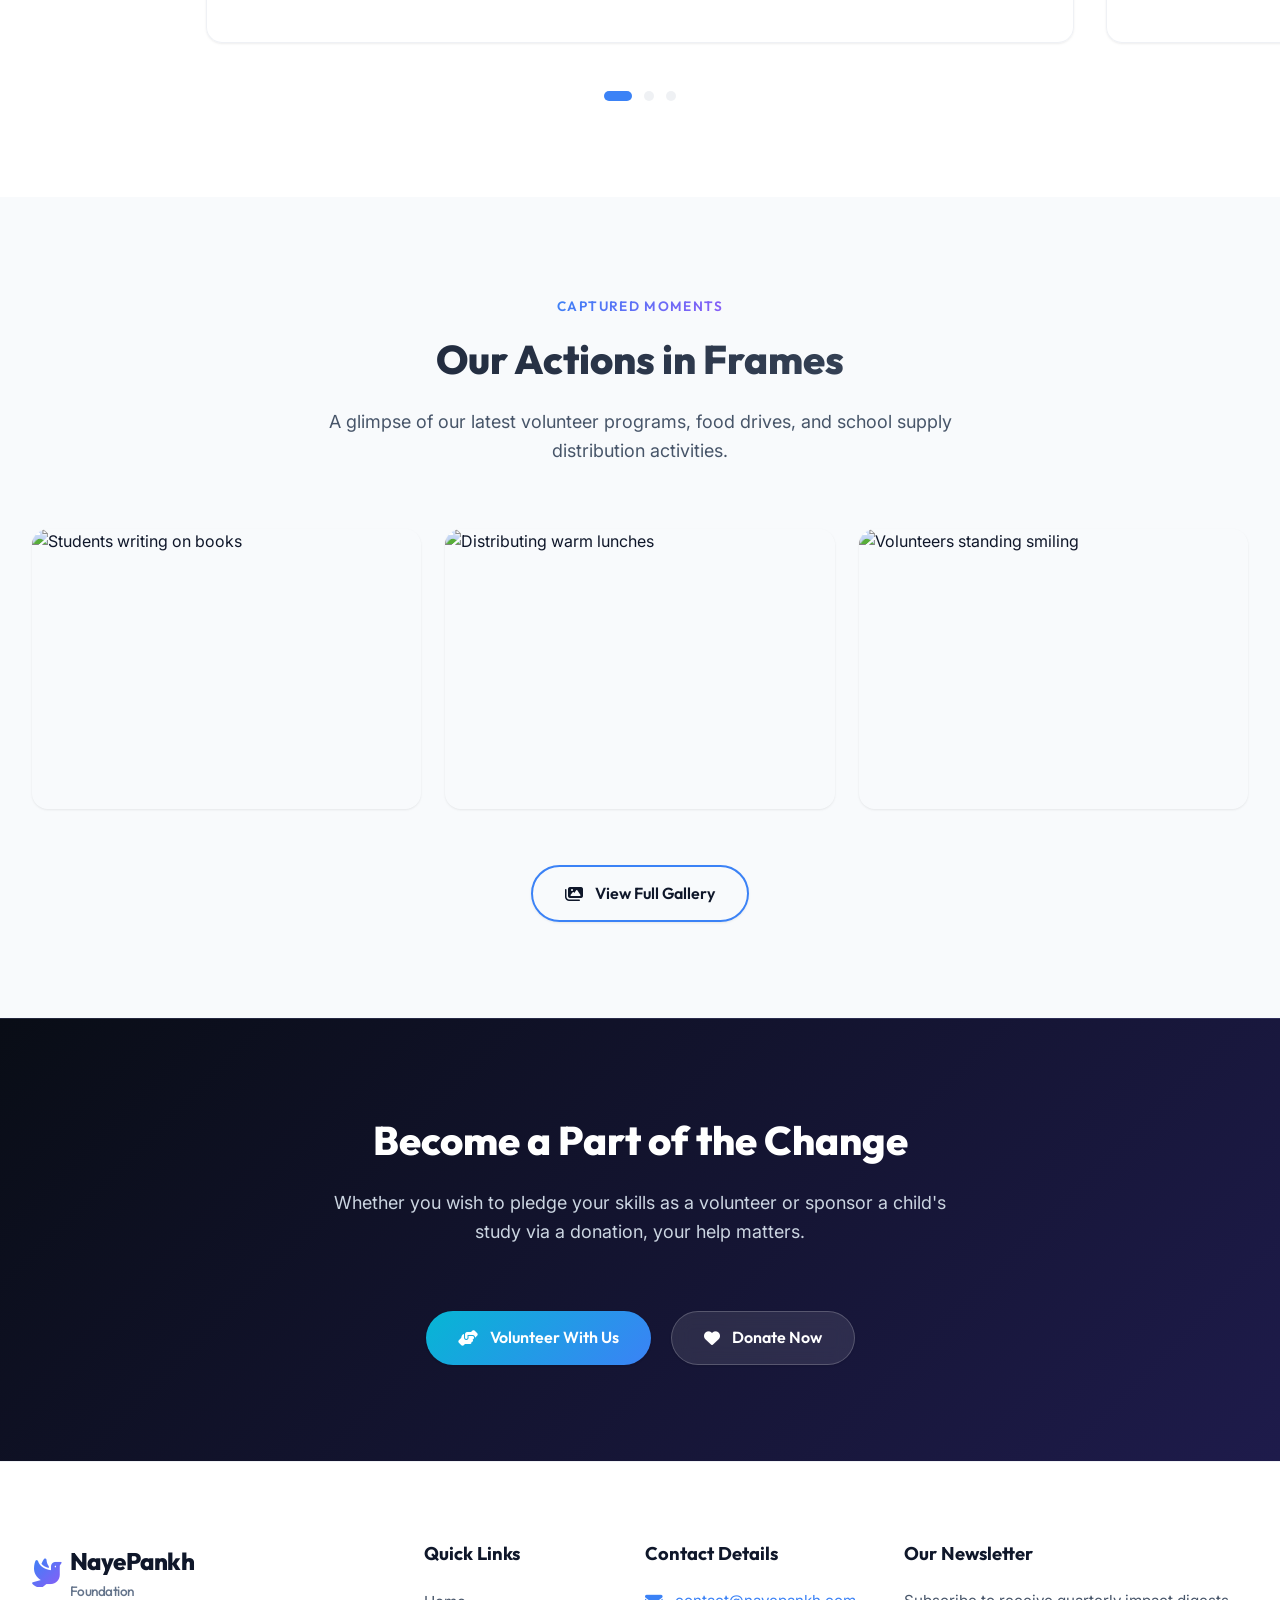
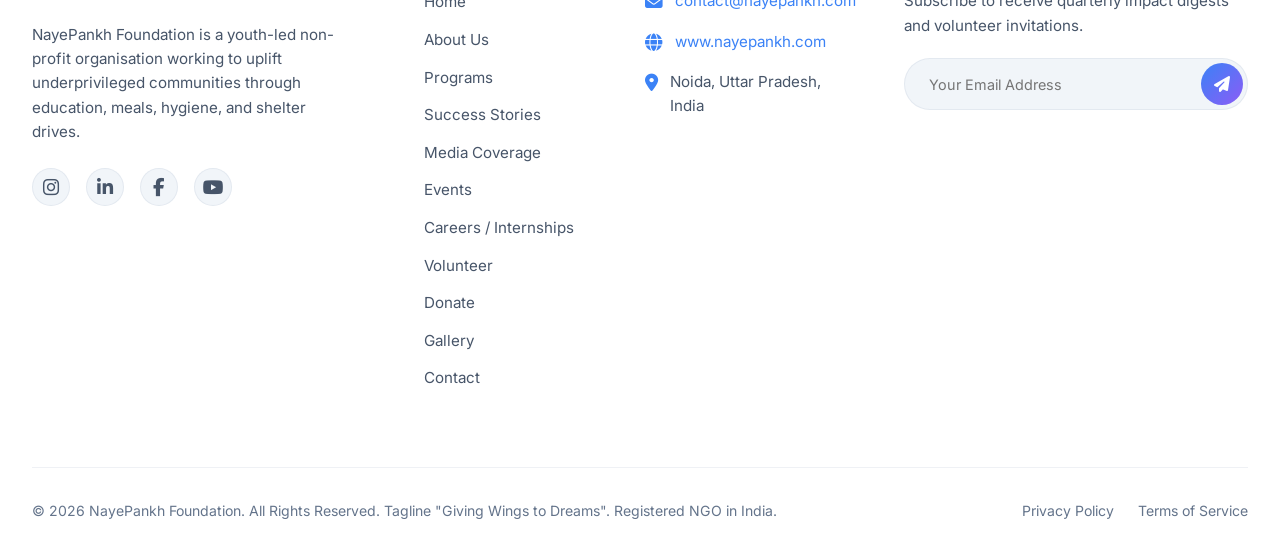
==== commit d66f354c: "final code" ====
--- a/index.html
+++ b/index.html
@@ -576,40 +576,7 @@
             Donate</a>
     </div>
 
-    <!-- Floating Share Button & Widgets -->
-    <button class="share-btn-main" aria-label="Share this website"><i class="fa-solid fa-share-nodes"></i></button>
-
-    <div class="social-share-widget">
-        <a href="#" class="share-btn facebook" data-platform="facebook" aria-label="Share on Facebook"><i
-                class="fa-brands fa-facebook-f"></i></a>
-        <a href="#" class="share-btn linkedin" data-platform="linkedin" aria-label="Share on LinkedIn"><i
-                class="fa-brands fa-linkedin-in"></i></a>
-        <a href="#" class="share-btn twitter" data-platform="twitter" aria-label="Share on Twitter"><i
-                class="fa-brands fa-x-twitter"></i></a>
-        <a href="#" class="share-btn whatsapp" data-platform="whatsapp" aria-label="Share on WhatsApp"><i
-                class="fa-brands fa-whatsapp"></i></a>
-        <a href="#" class="share-btn copy-link" data-platform="copy" aria-label="Copy page link"><i
-                class="fa-solid fa-link"></i></a>
-    </div>
-
-    <div class="share-modal-overlay">
-        <div class="share-modal glass-card">
-            <span class="search-close" style="position: relative; float: right; top: -5px; right: -5px;">&times;</span>
-            <h3>Share this website</h3>
-            <div class="share-modal-options">
-                <a href="#" class="share-btn facebook" data-platform="facebook" aria-label="Share on Facebook"><i
-                        class="fa-brands fa-facebook-f"></i></a>
-                <a href="#" class="share-btn linkedin" data-platform="linkedin" aria-label="Share on LinkedIn"><i
-                        class="fa-brands fa-linkedin-in"></i></a>
-                <a href="#" class="share-btn twitter" data-platform="twitter" aria-label="Share on Twitter"><i
-                        class="fa-brands fa-x-twitter"></i></a>
-                <a href="#" class="share-btn whatsapp" data-platform="whatsapp" aria-label="Share on WhatsApp"><i
-                        class="fa-brands fa-whatsapp"></i></a>
-                <a href="#" class="share-btn copy-link" data-platform="copy" aria-label="Copy page link"><i
-                        class="fa-solid fa-link"></i></a>
-            </div>
-        </div>
-    </div>
+    
 
     <!-- Search Overlay -->
     <div class="search-overlay">
--- a/css/style.css
+++ b/css/style.css
@@ -8,13 +8,16 @@
 /* --- Root variables defining light and dark themes --- */
 :root {
     /* Color Palette */
-    --primary-color: #3b82f6; /* Royal Blue */
+    --primary-color: #3b82f6;
+    /* Royal Blue */
     --primary-gradient-start: #3b82f6;
-    --primary-gradient-end: #8b5cf6; /* Vibrant Purple */
-    --accent-color: #06b6d4; /* Cyan / Teal */
+    --primary-gradient-end: #8b5cf6;
+    /* Vibrant Purple */
+    --accent-color: #06b6d4;
+    /* Cyan / Teal */
     --accent-gradient-start: #06b6d4;
     --accent-gradient-end: #3b82f6;
-    
+
     /* Light Mode Specifics */
     --bg-primary: #f8fafc;
     --bg-secondary: #ffffff;
@@ -25,11 +28,11 @@
     --card-bg: rgba(255, 255, 255, 0.75);
     --card-border: rgba(148, 163, 184, 0.15);
     --nav-bg: rgba(255, 255, 255, 0.8);
-    --shadow-sm: 0 1px 3px rgba(0,0,0,0.05), 0 1px 2px rgba(0,0,0,0.03);
+    --shadow-sm: 0 1px 3px rgba(0, 0, 0, 0.05), 0 1px 2px rgba(0, 0, 0, 0.03);
     --shadow-md: 0 4px 6px -1px rgba(0, 0, 0, 0.08), 0 2px 4px -1px rgba(0, 0, 0, 0.04);
     --shadow-lg: 0 10px 25px -5px rgba(59, 130, 246, 0.1), 0 8px 10px -6px rgba(59, 130, 246, 0.05);
     --shadow-glow: 0 0 20px rgba(59, 130, 246, 0.15);
-    
+
     /* Layout & Utilities */
     --font-heading: 'Outfit', sans-serif;
     --font-body: 'Inter', sans-serif;
@@ -55,7 +58,7 @@
     --card-bg: rgba(15, 23, 42, 0.65);
     --card-border: rgba(255, 255, 255, 0.08);
     --nav-bg: rgba(9, 13, 22, 0.8);
-    --shadow-sm: 0 1px 3px rgba(0,0,0,0.2);
+    --shadow-sm: 0 1px 3px rgba(0, 0, 0, 0.2);
     --shadow-md: 0 4px 6px -1px rgba(0, 0, 0, 0.3);
     --shadow-lg: 0 10px 25px -5px rgba(0, 0, 0, 0.5), 0 8px 10px -6px rgba(0, 0, 0, 0.3);
     --shadow-glow: 0 0 25px rgba(139, 92, 246, 0.25);
@@ -64,7 +67,9 @@
 /* ==========================================================================
    1. Reset & Base Configurations
    ========================================================================== */
-*, *::before, *::after {
+*,
+*::before,
+*::after {
     box-sizing: border-box;
     margin: 0;
     padding: 0;
@@ -86,7 +91,12 @@
     overflow-x: hidden;
 }
 
-h1, h2, h3, h4, h5, h6 {
+h1,
+h2,
+h3,
+h4,
+h5,
+h6 {
     font-family: var(--font-heading);
     color: var(--text-primary);
     font-weight: 700;
@@ -114,7 +124,10 @@
     display: block;
 }
 
-button, input, textarea, select {
+button,
+input,
+textarea,
+select {
     font-family: inherit;
     font-size: inherit;
     color: inherit;
@@ -142,9 +155,17 @@
     position: relative;
 }
 
-.text-center { text-align: center; }
-.flex { display: flex; }
-.grid { display: grid; }
+.text-center {
+    text-align: center;
+}
+
+.flex {
+    display: flex;
+}
+
+.grid {
+    display: grid;
+}
 
 .section-tag {
     display: inline-block;
@@ -208,6 +229,7 @@
 .hover-lift {
     transition: transform var(--transition-normal), box-shadow var(--transition-normal);
 }
+
 .hover-lift:hover {
     transform: translateY(-8px);
 }
@@ -217,15 +239,19 @@
     position: relative;
     overflow: hidden;
 }
+
 .glow-border::before {
     content: '';
     position: absolute;
-    top: 0; left: -100%;
-    width: 50%; height: 100%;
-    background: linear-gradient(to right, transparent, rgba(255,255,255,0.15), transparent);
+    top: 0;
+    left: -100%;
+    width: 50%;
+    height: 100%;
+    background: linear-gradient(to right, transparent, rgba(255, 255, 255, 0.15), transparent);
     transform: skewX(-25deg);
     transition: 0.75s;
 }
+
 .glow-border:hover::before {
     left: 150%;
 }
@@ -251,8 +277,10 @@
 /* Page Preloader */
 #preloader {
     position: fixed;
-    top: 0; left: 0;
-    width: 100%; height: 100%;
+    top: 0;
+    left: 0;
+    width: 100%;
+    height: 100%;
     background: var(--bg-primary);
     z-index: 9999;
     display: flex;
@@ -281,13 +309,27 @@
 }
 
 @keyframes spin {
-    0% { transform: rotate(0deg); }
-    100% { transform: rotate(360deg); }
+    0% {
+        transform: rotate(0deg);
+    }
+
+    100% {
+        transform: rotate(360deg);
+    }
 }
 
 @keyframes pulse {
-    0%, 100% { opacity: 0.6; transform: scale(0.98); }
-    50% { opacity: 1; transform: scale(1.02); }
+
+    0%,
+    100% {
+        opacity: 0.6;
+        transform: scale(0.98);
+    }
+
+    50% {
+        opacity: 1;
+        transform: scale(1.02);
+    }
 }
 
 /* ==========================================================================
@@ -295,8 +337,10 @@
    ========================================================================== */
 .blob-container {
     position: absolute;
-    top: 0; left: 0;
-    width: 100%; height: 100%;
+    top: 0;
+    left: 0;
+    width: 100%;
+    height: 100%;
     overflow: hidden;
     z-index: -1;
     pointer-events: none;
@@ -311,29 +355,43 @@
 }
 
 .blob-1 {
-    width: 400px; height: 400px;
-    top: -100px; right: -50px;
+    width: 400px;
+    height: 400px;
+    top: -100px;
+    right: -50px;
 }
 
 .blob-2 {
-    width: 500px; height: 500px;
-    bottom: -150px; left: -100px;
+    width: 500px;
+    height: 500px;
+    bottom: -150px;
+    left: -100px;
     animation-delay: -5s;
     animation-duration: 25s;
 }
 
 .blob-3 {
-    width: 300px; height: 300px;
-    top: 45%; left: 50%;
+    width: 300px;
+    height: 300px;
+    top: 45%;
+    left: 50%;
     transform: translate(-50%, -50%);
     animation-delay: -10s;
     animation-duration: 18s;
 }
 
 @keyframes floatBlob {
-    0% { transform: translate(0, 0) scale(1); }
-    50% { transform: translate(50px, -30px) scale(1.1); }
-    100% { transform: translate(-30px, 40px) scale(0.95); }
+    0% {
+        transform: translate(0, 0) scale(1);
+    }
+
+    50% {
+        transform: translate(50px, -30px) scale(1.1);
+    }
+
+    100% {
+        transform: translate(-30px, 40px) scale(0.95);
+    }
 }
 
 /* ==========================================================================
@@ -360,6 +418,7 @@
     background: linear-gradient(135deg, var(--primary-gradient-start), var(--primary-gradient-end));
     color: #ffffff;
 }
+
 .btn-primary:hover {
     box-shadow: 0 8px 20px rgba(139, 92, 246, 0.3);
     filter: brightness(1.08);
@@ -370,6 +429,7 @@
     color: var(--text-primary);
     border: 1px solid var(--card-border);
 }
+
 .btn-secondary:hover {
     background: var(--bg-tertiary);
     box-shadow: var(--shadow-md);
@@ -380,6 +440,7 @@
     color: var(--text-primary);
     border: 2px solid var(--primary-gradient-start);
 }
+
 .btn-outline:hover {
     background: linear-gradient(135deg, var(--primary-gradient-start), var(--primary-gradient-end));
     color: #ffffff;
@@ -391,6 +452,7 @@
     background: linear-gradient(135deg, var(--accent-gradient-start), var(--accent-gradient-end));
     color: #ffffff;
 }
+
 .btn-accent:hover {
     box-shadow: 0 8px 20px rgba(6, 182, 212, 0.3);
     filter: brightness(1.08);
@@ -406,7 +468,8 @@
    ========================================================================== */
 .header {
     position: fixed;
-    top: 0; left: 0;
+    top: 0;
+    left: 0;
     width: 100%;
     z-index: 1000;
     background: transparent;
@@ -464,6 +527,7 @@
     display: flex;
     align-items: center;
     gap: 2rem;
+    margin-left: 4rem;
 }
 
 .nav-link {
@@ -478,17 +542,21 @@
 .nav-link::after {
     content: '';
     position: absolute;
-    bottom: 0; left: 0;
-    width: 0; height: 2px;
+    bottom: 0;
+    left: 0;
+    width: 0;
+    height: 2px;
     background: linear-gradient(to right, var(--primary-gradient-start), var(--primary-gradient-end));
     transition: width var(--transition-normal);
 }
 
-.nav-link:hover, .nav-link.active {
+.nav-link:hover,
+.nav-link.active {
     color: var(--text-primary);
 }
 
-.nav-link.active::after, .nav-link:hover::after {
+.nav-link.active::after,
+.nav-link:hover::after {
     width: 100%;
 }
 
@@ -497,12 +565,13 @@
     display: flex;
     align-items: center;
     gap: 1.5rem;
-} 
+}
 
 /* Navigation Dropdown Styles */
 .nav-item.dropdown {
     position: relative;
 }
+
 .dropdown-toggle-btn {
     background: none;
     border: none;
@@ -513,12 +582,15 @@
     align-items: center;
     gap: 0.25rem;
 }
+
 .dropdown-toggle-btn .dropdown-arrow {
     transition: transform var(--transition-normal);
 }
+
 .dropdown-toggle-btn.active .dropdown-arrow {
     transform: rotate(180deg);
 }
+
 .dropdown-menu {
     display: none;
     position: absolute;
@@ -532,9 +604,11 @@
     padding: 0.5rem 0;
     z-index: 1000;
 }
+
 .dropdown-menu.active {
     display: block;
 }
+
 .dropdown-item {
     padding: 0.5rem 1rem;
     color: var(--text-secondary);
@@ -542,6 +616,7 @@
     display: block;
     transition: background var(--transition-fast), color var(--transition-fast);
 }
+
 .dropdown-item:hover {
     background: var(--bg-tertiary);
     color: var(--text-primary);
@@ -817,7 +892,8 @@
 #back-to-top {
     position: fixed;
     bottom: 30px;
-    right: -60px; /* Hidden initially offscreen */
+    right: -60px;
+    /* Hidden initially offscreen */
     width: 46px;
     height: 46px;
     background: linear-gradient(135deg, var(--primary-gradient-start), var(--primary-gradient-end));
@@ -886,16 +962,32 @@
     font-size: 1.25rem;
 }
 
-.toast.success i { color: #10b981; }
-.toast.error i { color: #ef4444; }
+.toast.success i {
+    color: #10b981;
+}
+
+.toast.error i {
+    color: #ef4444;
+}
 
 @keyframes slideInLeft {
-    from { transform: translateX(-100%); opacity: 0; }
-    to { transform: translateX(0); opacity: 1; }
+    from {
+        transform: translateX(-100%);
+        opacity: 0;
+    }
+
+    to {
+        transform: translateX(0);
+        opacity: 1;
+    }
 }
 
 @keyframes fadeOut {
-    to { transform: translateY(20px); opacity: 0; visibility: hidden; }
+    to {
+        transform: translateY(20px);
+        opacity: 0;
+        visibility: hidden;
+    }
 }
 
 /* ==========================================================================
@@ -950,8 +1042,15 @@
 }
 
 @keyframes pulseGlow {
-    0%, 100% { opacity: 0.4; }
-    50% { opacity: 1; }
+
+    0%,
+    100% {
+        opacity: 0.4;
+    }
+
+    50% {
+        opacity: 1;
+    }
 }
 
 .hero-title {
@@ -998,13 +1097,13 @@
     border-radius: var(--border-radius-lg);
     overflow: hidden;
     box-shadow: var(--shadow-lg);
-    background: linear-gradient(135deg, rgba(255,255,255,0.08), rgba(255,255,255,0.02));
+    background: linear-gradient(135deg, rgba(255, 255, 255, 0.08), rgba(255, 255, 255, 0.02));
     border: 1px solid var(--card-border);
 }
 
 .illustration-card img {
     border-radius: var(--border-radius-md);
-    filter: drop-shadow(0 15px 30px rgba(0,0,0,0.15));
+    filter: drop-shadow(0 15px 30px rgba(0, 0, 0, 0.15));
 }
 
 /* Floating Small Widget Card over Illustration */
@@ -1059,8 +1158,13 @@
 }
 
 @keyframes floatWidget {
-    0% { transform: translateY(0px) rotate(0deg); }
-    100% { transform: translateY(-15px) rotate(2deg); }
+    0% {
+        transform: translateY(0px) rotate(0deg);
+    }
+
+    100% {
+        transform: translateY(-15px) rotate(2deg);
+    }
 }
 
 /* Scroll indicator link */
@@ -1076,9 +1180,22 @@
 }
 
 @keyframes bounceIndicator {
-    0%, 20%, 50%, 80%, 100% { transform: translate(-50%, 0); }
-    40% { transform: translate(-50%, -10px); }
-    60% { transform: translate(-50%, -5px); }
+
+    0%,
+    20%,
+    50%,
+    80%,
+    100% {
+        transform: translate(-50%, 0);
+    }
+
+    40% {
+        transform: translate(-50%, -10px);
+    }
+
+    60% {
+        transform: translate(-50%, -5px);
+    }
 }
 
 /* --- Counter Statistics (Index) --- */
@@ -1161,12 +1278,29 @@
     color: #ffffff;
 }
 
-.impact-card:hover:nth-child(1) .impact-icon-wrapper { background: var(--primary-color); }
-.impact-card:hover:nth-child(2) .impact-icon-wrapper { background: var(--primary-gradient-end); }
-.impact-card:hover:nth-child(3) .impact-icon-wrapper { background: var(--accent-color); }
-.impact-card:hover:nth-child(4) .impact-icon-wrapper { background: var(--primary-color); }
-.impact-card:hover:nth-child(5) .impact-icon-wrapper { background: var(--primary-gradient-end); }
-.impact-card:hover:nth-child(6) .impact-icon-wrapper { background: var(--accent-color); }
+.impact-card:hover:nth-child(1) .impact-icon-wrapper {
+    background: var(--primary-color);
+}
+
+.impact-card:hover:nth-child(2) .impact-icon-wrapper {
+    background: var(--primary-gradient-end);
+}
+
+.impact-card:hover:nth-child(3) .impact-icon-wrapper {
+    background: var(--accent-color);
+}
+
+.impact-card:hover:nth-child(4) .impact-icon-wrapper {
+    background: var(--primary-color);
+}
+
+.impact-card:hover:nth-child(5) .impact-icon-wrapper {
+    background: var(--primary-gradient-end);
+}
+
+.impact-card:hover:nth-child(6) .impact-icon-wrapper {
+    background: var(--accent-color);
+}
 
 .impact-card h3 {
     font-size: 1.35rem;
@@ -1254,7 +1388,8 @@
 
 .story-category {
     position: absolute;
-    top: 15px; left: 15px;
+    top: 15px;
+    left: 15px;
     background: rgba(15, 23, 42, 0.7);
     backdrop-filter: blur(4px);
     -webkit-backdrop-filter: blur(4px);
@@ -1425,8 +1560,13 @@
     box-shadow: var(--shadow-md);
 }
 
-.slider-arrow.prev { left: -60px; }
-.slider-arrow.next { right: -60px; }
+.slider-arrow.prev {
+    left: -60px;
+}
+
+.slider-arrow.next {
+    right: -60px;
+}
 
 /* --- CTA Banner --- */
 .cta-banner {
@@ -1545,7 +1685,9 @@
 .timeline::before {
     content: '';
     position: absolute;
-    top: 0; bottom: 0; left: 50%;
+    top: 0;
+    bottom: 0;
+    left: 50%;
     width: 2px;
     background: var(--card-border);
     transform: translateX(-50%);
@@ -1786,7 +1928,8 @@
 
 .program-metrics {
     position: absolute;
-    top: 20px; left: 20px;
+    top: 20px;
+    left: 20px;
     background: rgba(15, 23, 42, 0.75);
     backdrop-filter: blur(4px);
     -webkit-backdrop-filter: blur(4px);
@@ -2073,8 +2216,10 @@
 .tier-card::after {
     content: '';
     position: absolute;
-    bottom: 0; left: 0;
-    width: 100%; height: 4px;
+    bottom: 0;
+    left: 0;
+    width: 100%;
+    height: 4px;
     background: transparent;
     transition: background var(--transition-fast);
 }
@@ -2230,7 +2375,8 @@
 }
 
 .faq-item.active .faq-content {
-    max-height: 500px; /* high value for smooth reveal */
+    max-height: 500px;
+    /* high value for smooth reveal */
     transition: max-height var(--transition-normal) cubic-bezier(0.5, 0, 1, 0);
 }
 
@@ -2262,7 +2408,8 @@
     transition: all var(--transition-fast);
 }
 
-.filter-btn:hover, .filter-btn.active {
+.filter-btn:hover,
+.filter-btn.active {
     background: linear-gradient(135deg, var(--primary-gradient-start), var(--primary-gradient-end));
     color: #ffffff;
     border-color: transparent;
@@ -2305,8 +2452,10 @@
 
 .gallery-overlay {
     position: absolute;
-    top: 0; left: 0;
-    width: 100%; height: 100%;
+    top: 0;
+    left: 0;
+    width: 100%;
+    height: 100%;
     background: linear-gradient(180deg, transparent 40%, rgba(15, 23, 42, 0.85) 100%);
     display: flex;
     flex-direction: column;
@@ -2347,8 +2496,10 @@
 /* Lightbox Preview popup styling */
 .lightbox {
     position: fixed;
-    top: 0; left: 0;
-    width: 100%; height: 100%;
+    top: 0;
+    left: 0;
+    width: 100%;
+    height: 100%;
     background: rgba(9, 13, 22, 0.95);
     backdrop-filter: blur(8px);
     -webkit-backdrop-filter: blur(8px);
@@ -2375,7 +2526,7 @@
     max-width: 100%;
     max-height: 80vh;
     border-radius: var(--border-radius-sm);
-    box-shadow: 0 10px 50px rgba(0,0,0,0.5);
+    box-shadow: 0 10px 50px rgba(0, 0, 0, 0.5);
     object-fit: contain;
 }
 
@@ -2409,7 +2560,7 @@
     color: #ffffff;
     font-size: 2.5rem;
     cursor: pointer;
-    background: rgba(255,255,255,0.1);
+    background: rgba(255, 255, 255, 0.1);
     width: 50px;
     height: 50px;
     border-radius: 50%;
@@ -2420,12 +2571,17 @@
 }
 
 .lightbox-arrow:hover {
-    background: rgba(255,255,255,0.2);
+    background: rgba(255, 255, 255, 0.2);
     color: var(--accent-color);
 }
 
-.lightbox-arrow.prev { left: -75px; }
-.lightbox-arrow.next { right: -75px; }
+.lightbox-arrow.prev {
+    left: -75px;
+}
+
+.lightbox-arrow.next {
+    right: -75px;
+}
 
 /* --- CONTACT PAGE Layout --- */
 .contact-grid {
@@ -2516,10 +2672,21 @@
     color: var(--text-muted);
 }
 
-.social-card.instagram i { color: #e1306c; }
-.social-card.linkedin i { color: #0077b5; }
-.social-card.facebook i { color: #1877f2; }
-.social-card.youtube i { color: #ff0000; }
+.social-card.instagram i {
+    color: #e1306c;
+}
+
+.social-card.linkedin i {
+    color: #0077b5;
+}
+
+.social-card.facebook i {
+    color: #1877f2;
+}
+
+.social-card.youtube i {
+    color: #ff0000;
+}
 
 .social-card:hover {
     transform: translateY(-10px) scale(1.03);
@@ -2580,7 +2747,7 @@
         display: flex;
         align-items: center;
     }
-    
+
     .dropdown-menu {
         position: absolute;
         top: 100%;
@@ -2599,14 +2766,14 @@
         backdrop-filter: blur(15px);
         -webkit-backdrop-filter: blur(15px);
     }
-    
+
     .nav-item.dropdown:hover .dropdown-menu,
     .nav-item.dropdown:focus-within .dropdown-menu {
         opacity: 1;
         visibility: visible;
         transform: translateX(-50%) translateY(0);
     }
-    
+
     .dropdown-item {
         display: flex;
         align-items: center;
@@ -2618,20 +2785,20 @@
         transition: background var(--transition-fast), color var(--transition-fast), padding-left var(--transition-fast);
         border-bottom: none !important;
     }
-    
+
     .dropdown-item:hover {
         background: var(--bg-tertiary);
         color: var(--primary-color);
         padding-left: 1.75rem;
     }
-    
+
     .dropdown-arrow {
         font-size: 0.75rem;
         margin-left: 0.35rem;
         transition: transform var(--transition-fast);
         display: inline-block;
     }
-    
+
     .nav-item.dropdown:hover .dropdown-arrow {
         transform: rotate(180deg);
     }
@@ -2642,7 +2809,7 @@
     .nav-item.dropdown {
         width: 100%;
     }
-    
+
     .dropdown-toggle-btn {
         display: flex;
         justify-content: space-between;
@@ -2656,21 +2823,21 @@
         border-bottom: 1px solid var(--card-border);
         text-align: left;
     }
-    
+
     .dropdown-toggle-btn.active {
         color: var(--primary-color);
         border-bottom-color: var(--primary-color);
     }
-    
+
     .dropdown-toggle-btn .dropdown-arrow {
         font-size: 0.85rem;
         transition: transform var(--transition-fast);
     }
-    
+
     .dropdown-toggle-btn.active .dropdown-arrow {
         transform: rotate(180deg);
     }
-    
+
     .dropdown-menu {
         max-height: 0;
         overflow: hidden;
@@ -2683,12 +2850,12 @@
         background: rgba(0, 0, 0, 0.02);
         border-radius: var(--border-radius-sm);
     }
-    
+
     .dropdown-menu.active {
         max-height: 300px;
         padding: 0.5rem 0 0.5rem 1rem;
     }
-    
+
     .dropdown-item {
         font-size: 1rem;
         padding: 0.5rem 0;
@@ -2697,8 +2864,9 @@
         display: block;
         width: 100%;
     }
-    
-    .dropdown-item:hover, .dropdown-item.active {
+
+    .dropdown-item:hover,
+    .dropdown-item.active {
         color: var(--primary-color);
     }
 }
@@ -2726,8 +2894,10 @@
 
 .search-overlay {
     position: fixed;
-    top: 0; left: 0;
-    width: 100%; height: 100%;
+    top: 0;
+    left: 0;
+    width: 100%;
+    height: 100%;
     background: rgba(9, 13, 22, 0.9);
     backdrop-filter: blur(15px);
     -webkit-backdrop-filter: blur(15px);
@@ -2769,7 +2939,8 @@
 
 .search-close {
     position: absolute;
-    top: 1.5rem; right: 1.5rem;
+    top: 1.5rem;
+    right: 1.5rem;
     font-size: 1.75rem;
     color: var(--text-muted);
     cursor: pointer;
@@ -2967,11 +3138,26 @@
     transform: scale(1.1);
 }
 
-.share-btn.facebook { background: #1877f2; }
-.share-btn.linkedin { background: #0077b5; }
-.share-btn.twitter { background: #1da1f2; }
-.share-btn.whatsapp { background: #25d366; }
-.share-btn.copy-link { background: var(--text-muted); color: #ffffff; }
+.share-btn.facebook {
+    background: #1877f2;
+}
+
+.share-btn.linkedin {
+    background: #0077b5;
+}
+
+.share-btn.twitter {
+    background: #1da1f2;
+}
+
+.share-btn.whatsapp {
+    background: #25d366;
+}
+
+.share-btn.copy-link {
+    background: var(--text-muted);
+    color: #ffffff;
+}
 
 .share-btn-main {
     position: fixed;
@@ -3001,8 +3187,10 @@
 /* Sub-share Modal (Overlay trigger for mobile) */
 .share-modal-overlay {
     position: fixed;
-    top: 0; left: 0;
-    width: 100%; height: 100%;
+    top: 0;
+    left: 0;
+    width: 100%;
+    height: 100%;
     background: rgba(9, 13, 22, 0.6);
     backdrop-filter: blur(5px);
     -webkit-backdrop-filter: blur(5px);
@@ -3048,7 +3236,8 @@
 
 @media (max-width: 991px) {
     .social-share-widget {
-        display: none; /* Hide sticky sidebar share on tablet/mobile and use the main float share btn */
+        display: none;
+        /* Hide sticky sidebar share on tablet/mobile and use the main float share btn */
     }
 }
 
@@ -3077,7 +3266,8 @@
     transition: all var(--transition-fast);
 }
 
-.events-tab-btn:hover, .events-tab-btn.active {
+.events-tab-btn:hover,
+.events-tab-btn.active {
     background: linear-gradient(135deg, var(--primary-gradient-start), var(--primary-gradient-end));
     color: #ffffff;
     box-shadow: var(--shadow-glow);
@@ -3085,8 +3275,10 @@
 
 .event-register-modal {
     position: fixed;
-    top: 0; left: 0;
-    width: 100%; height: 100%;
+    top: 0;
+    left: 0;
+    width: 100%;
+    height: 100%;
     background: rgba(9, 13, 22, 0.75);
     backdrop-filter: blur(10px);
     -webkit-backdrop-filter: blur(10px);
@@ -3117,7 +3309,8 @@
 
 .event-modal-close {
     position: absolute;
-    top: 1.25rem; right: 1.25rem;
+    top: 1.25rem;
+    right: 1.25rem;
     font-size: 1.75rem;
     color: var(--text-muted);
     cursor: pointer;
@@ -3138,7 +3331,9 @@
 .timeline::before {
     content: '';
     position: absolute;
-    top: 0; bottom: 0; left: 50%;
+    top: 0;
+    bottom: 0;
+    left: 50%;
     width: 2px;
     background: var(--card-border);
     transform: translateX(-50%);
@@ -3236,8 +3431,10 @@
 
 .ba-img {
     position: absolute;
-    top: 0; left: 0;
-    width: 100%; height: 100%;
+    top: 0;
+    left: 0;
+    width: 100%;
+    height: 100%;
     background-size: cover;
     background-position: center;
 }
@@ -3250,24 +3447,27 @@
 .ba-after {
     background-image: url('https://images.unsplash.com/photo-1509062522246-3755977927d7?auto=format&fit=crop&w=1200&q=80');
     z-index: 2;
-    width: 50%; /* Initial width clip */
+    width: 50%;
+    /* Initial width clip */
 }
 
 .ba-handle {
     position: absolute;
-    top: 0; bottom: 0;
+    top: 0;
+    bottom: 0;
     left: 50%;
     width: 4px;
     background: #ffffff;
     z-index: 3;
     cursor: ew-resize;
-    box-shadow: 0 0 10px rgba(0,0,0,0.5);
+    box-shadow: 0 0 10px rgba(0, 0, 0, 0.5);
     transform: translateX(-50%);
 }
 
 .ba-handle-button {
     position: absolute;
-    top: 50%; left: 50%;
+    top: 50%;
+    left: 50%;
     transform: translate(-50%, -50%);
     width: 48px;
     height: 48px;
@@ -3296,8 +3496,13 @@
     z-index: 4;
 }
 
-.ba-before-label { right: 1.5rem; }
-.ba-after-label { left: 1.5rem; }
+.ba-before-label {
+    right: 1.5rem;
+}
+
+.ba-after-label {
+    left: 1.5rem;
+}
 
 @media (max-width: 768px) {
     .ba-slider-container {
@@ -3348,7 +3553,8 @@
 
 .news-source {
     position: absolute;
-    top: 1rem; left: 1rem;
+    top: 1rem;
+    left: 1rem;
     background: linear-gradient(135deg, var(--primary-gradient-start), var(--primary-gradient-end));
     color: #ffffff;
     font-size: 0.75rem;
@@ -3436,13 +3642,17 @@
 }
 
 @media (max-width: 991px) {
-    .media-grid, .awards-grid {
+
+    .media-grid,
+    .awards-grid {
         grid-template-columns: repeat(2, 1fr);
     }
 }
 
 @media (max-width: 767px) {
-    .media-grid, .awards-grid {
+
+    .media-grid,
+    .awards-grid {
         grid-template-columns: 1fr;
     }
 }
@@ -3478,8 +3688,15 @@
     font-weight: 600;
 }
 
-.role-badge.internship { background: rgba(59, 130, 246, 0.15); color: var(--primary-color); }
-.role-badge.volunteer { background: rgba(6, 182, 212, 0.15); color: var(--accent-color); }
+.role-badge.internship {
+    background: rgba(59, 130, 246, 0.15);
+    color: var(--primary-color);
+}
+
+.role-badge.volunteer {
+    background: rgba(6, 182, 212, 0.15);
+    color: var(--accent-color);
+}
 
 .role-card h3 {
     font-size: 1.35rem;
@@ -3520,8 +3737,10 @@
 
 .career-apply-modal {
     position: fixed;
-    top: 0; left: 0;
-    width: 100%; height: 100%;
+    top: 0;
+    left: 0;
+    width: 100%;
+    height: 100%;
     background: rgba(9, 13, 22, 0.75);
     backdrop-filter: blur(10px);
     -webkit-backdrop-filter: blur(10px);
@@ -3552,7 +3771,8 @@
 
 .career-modal-close {
     position: absolute;
-    top: 1.25rem; right: 1.25rem;
+    top: 1.25rem;
+    right: 1.25rem;
     font-size: 1.75rem;
     color: var(--text-muted);
     cursor: pointer;
@@ -3567,4 +3787,4 @@
     .careers-grid {
         grid-template-columns: 1fr;
     }
-}
+}
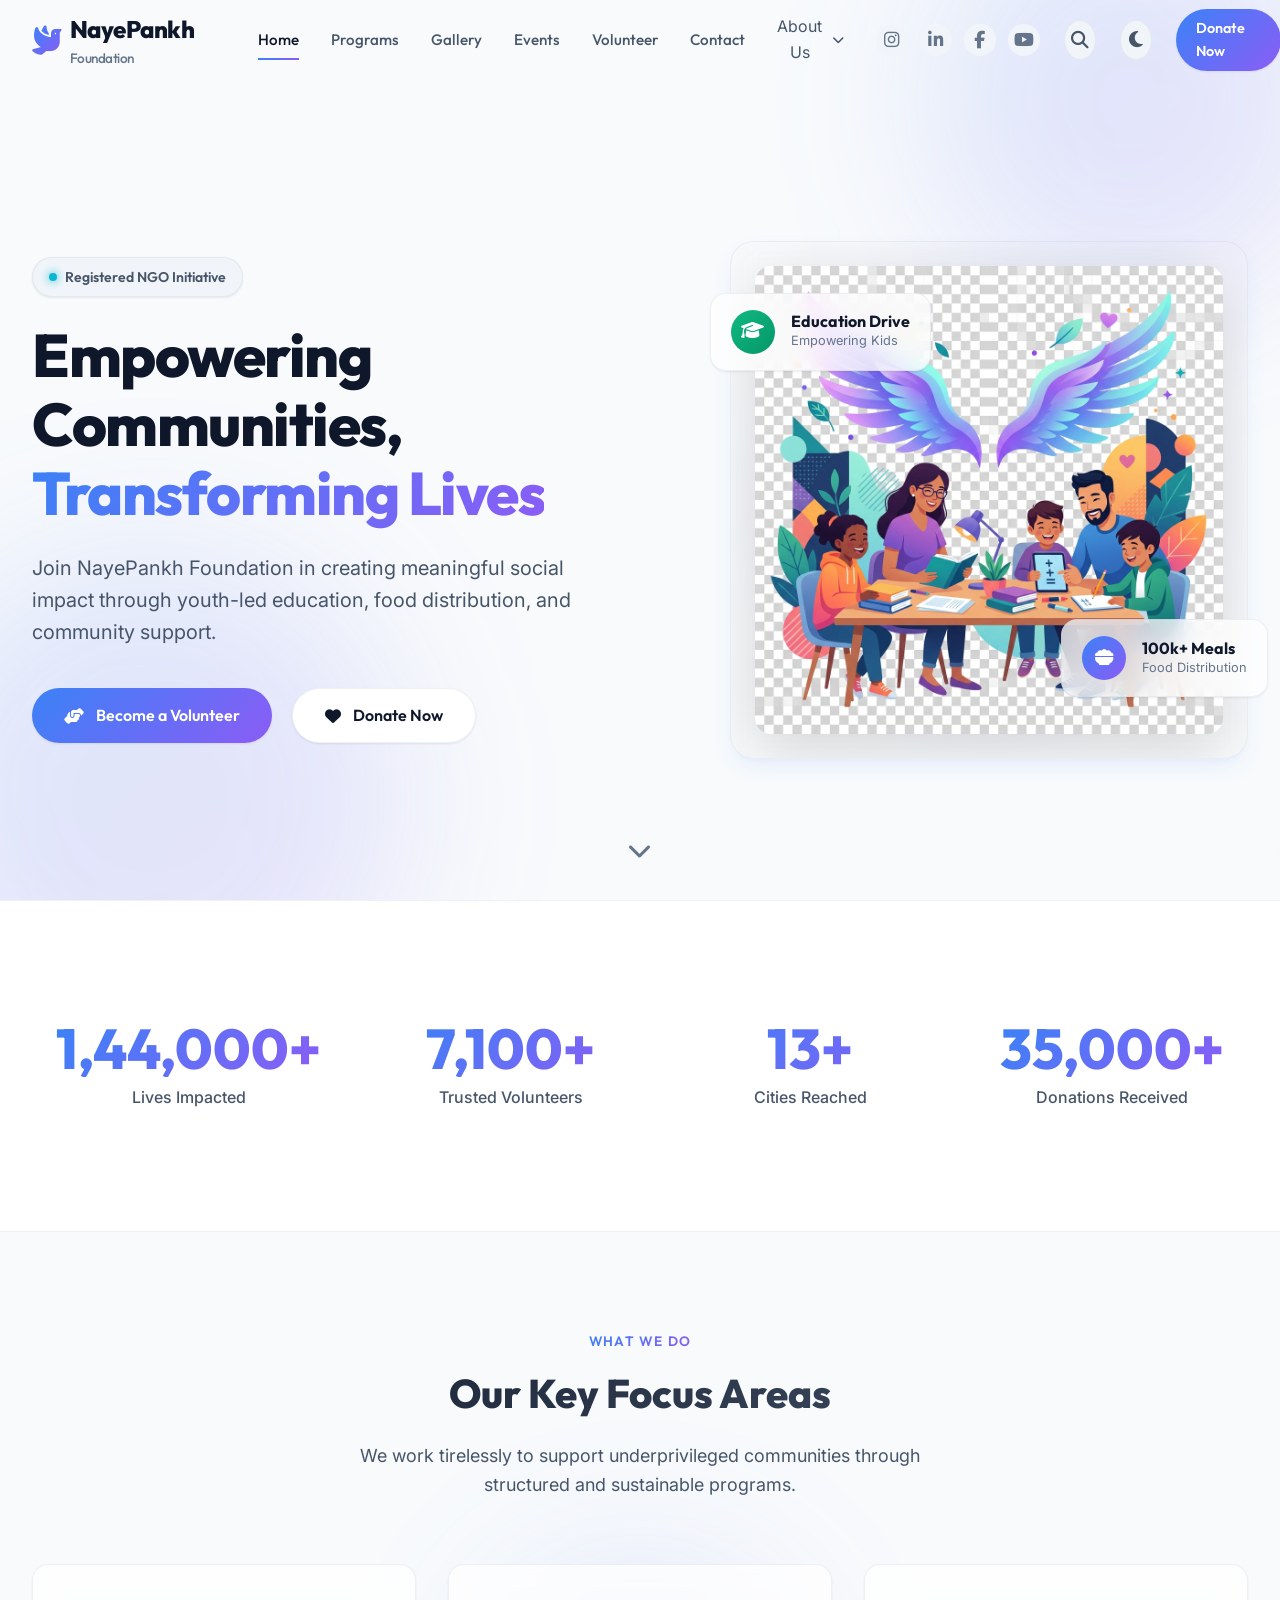
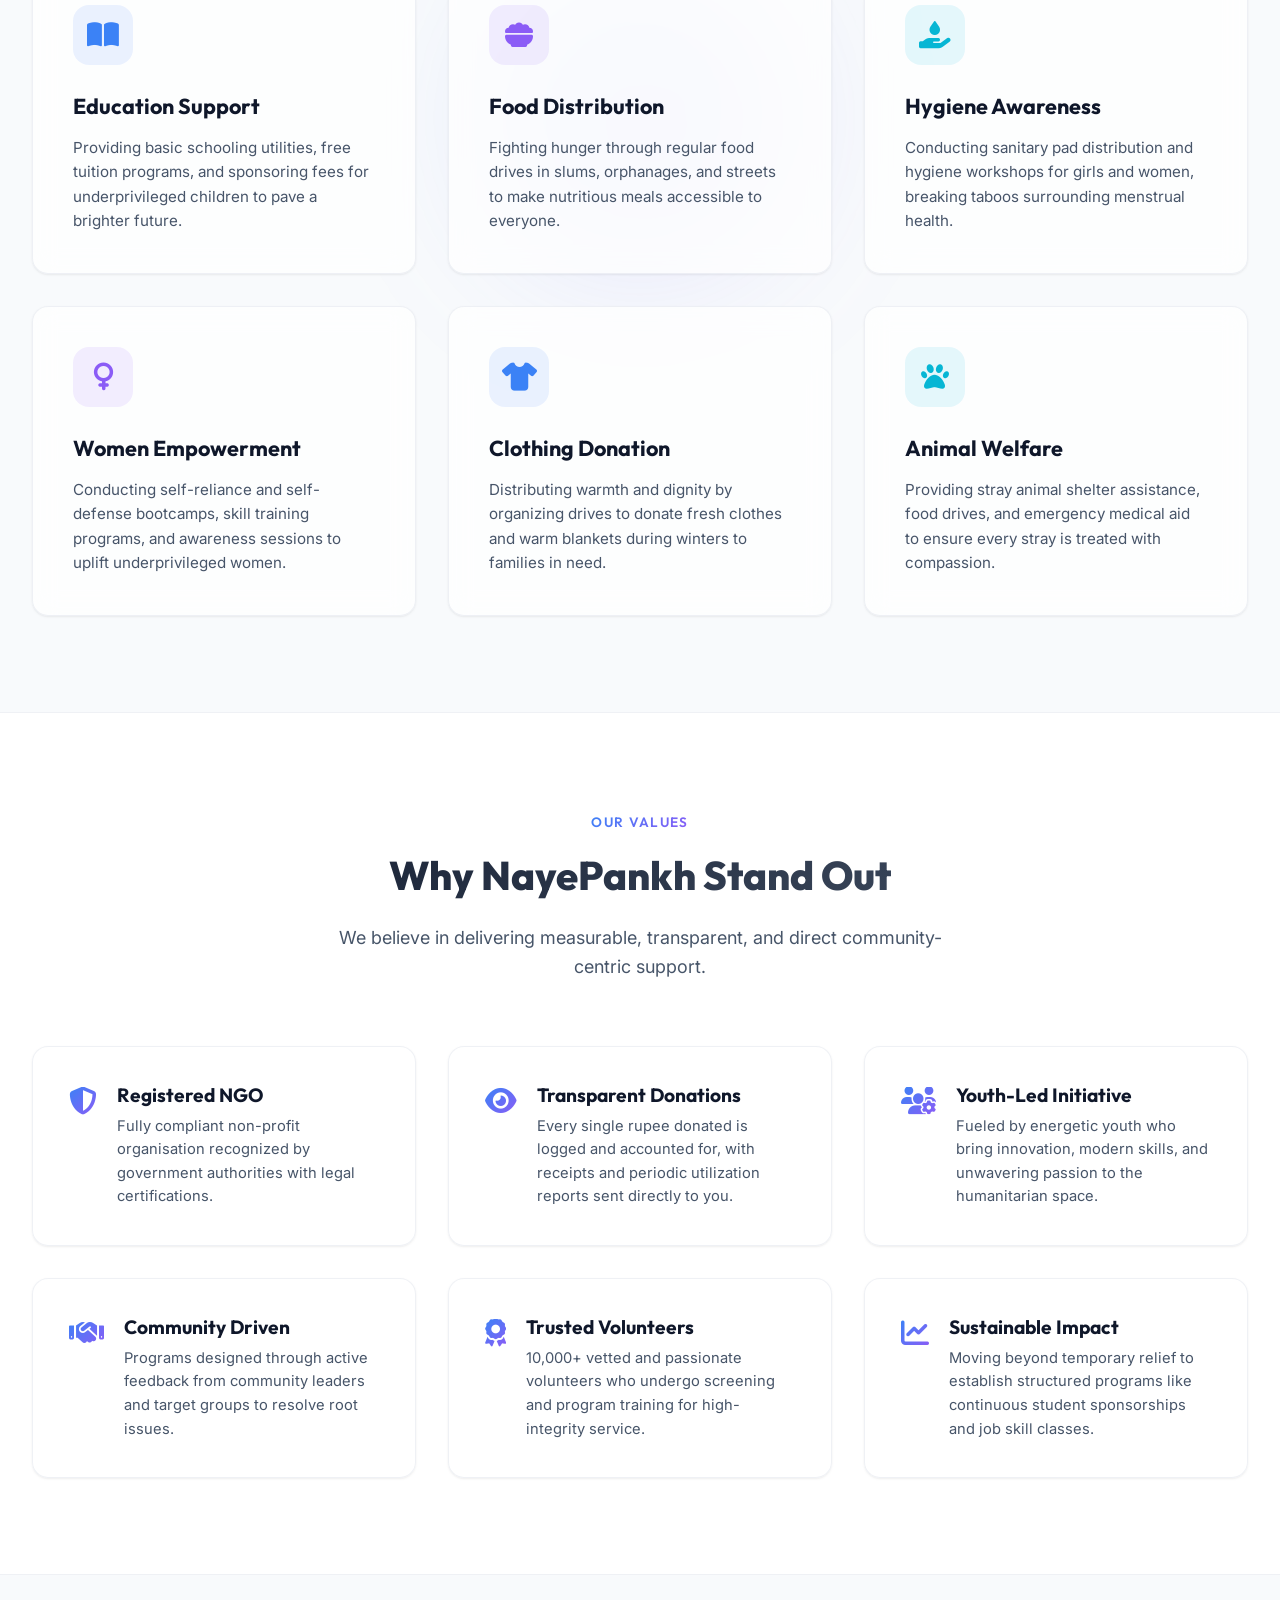
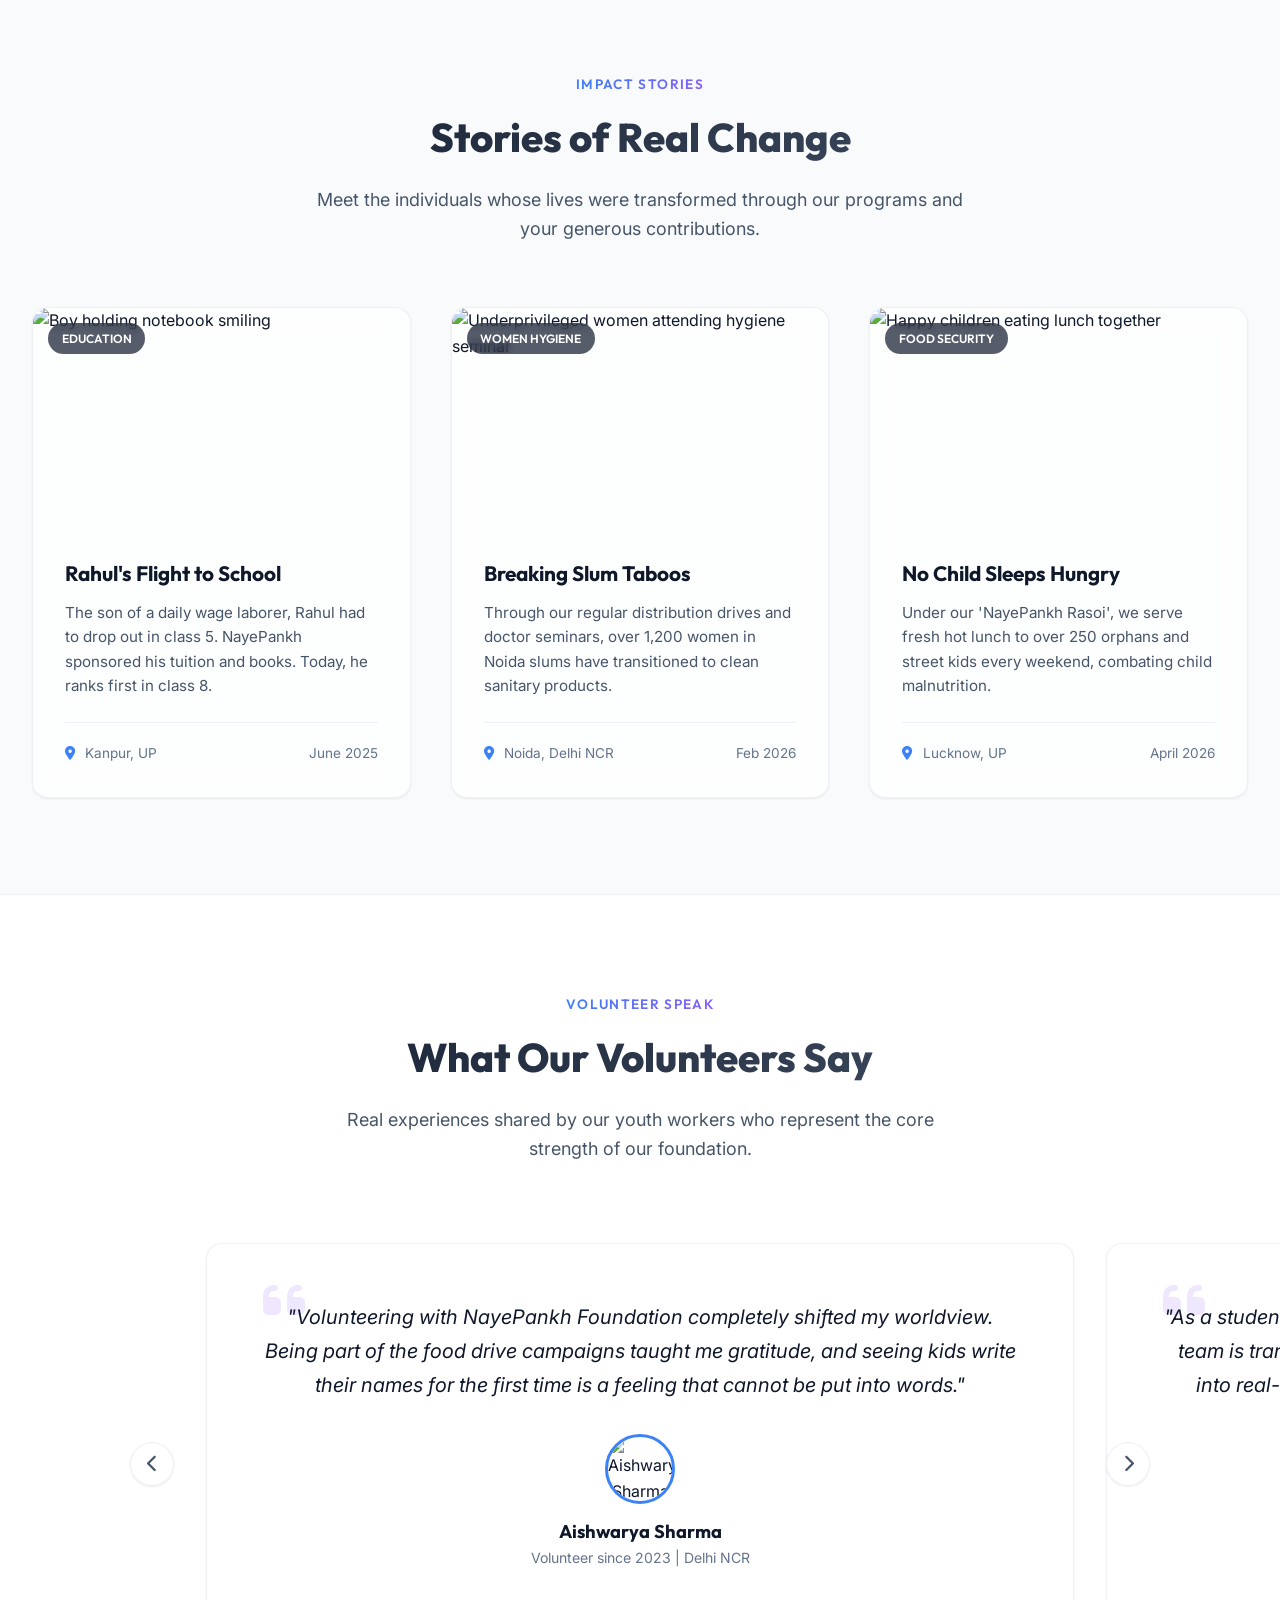
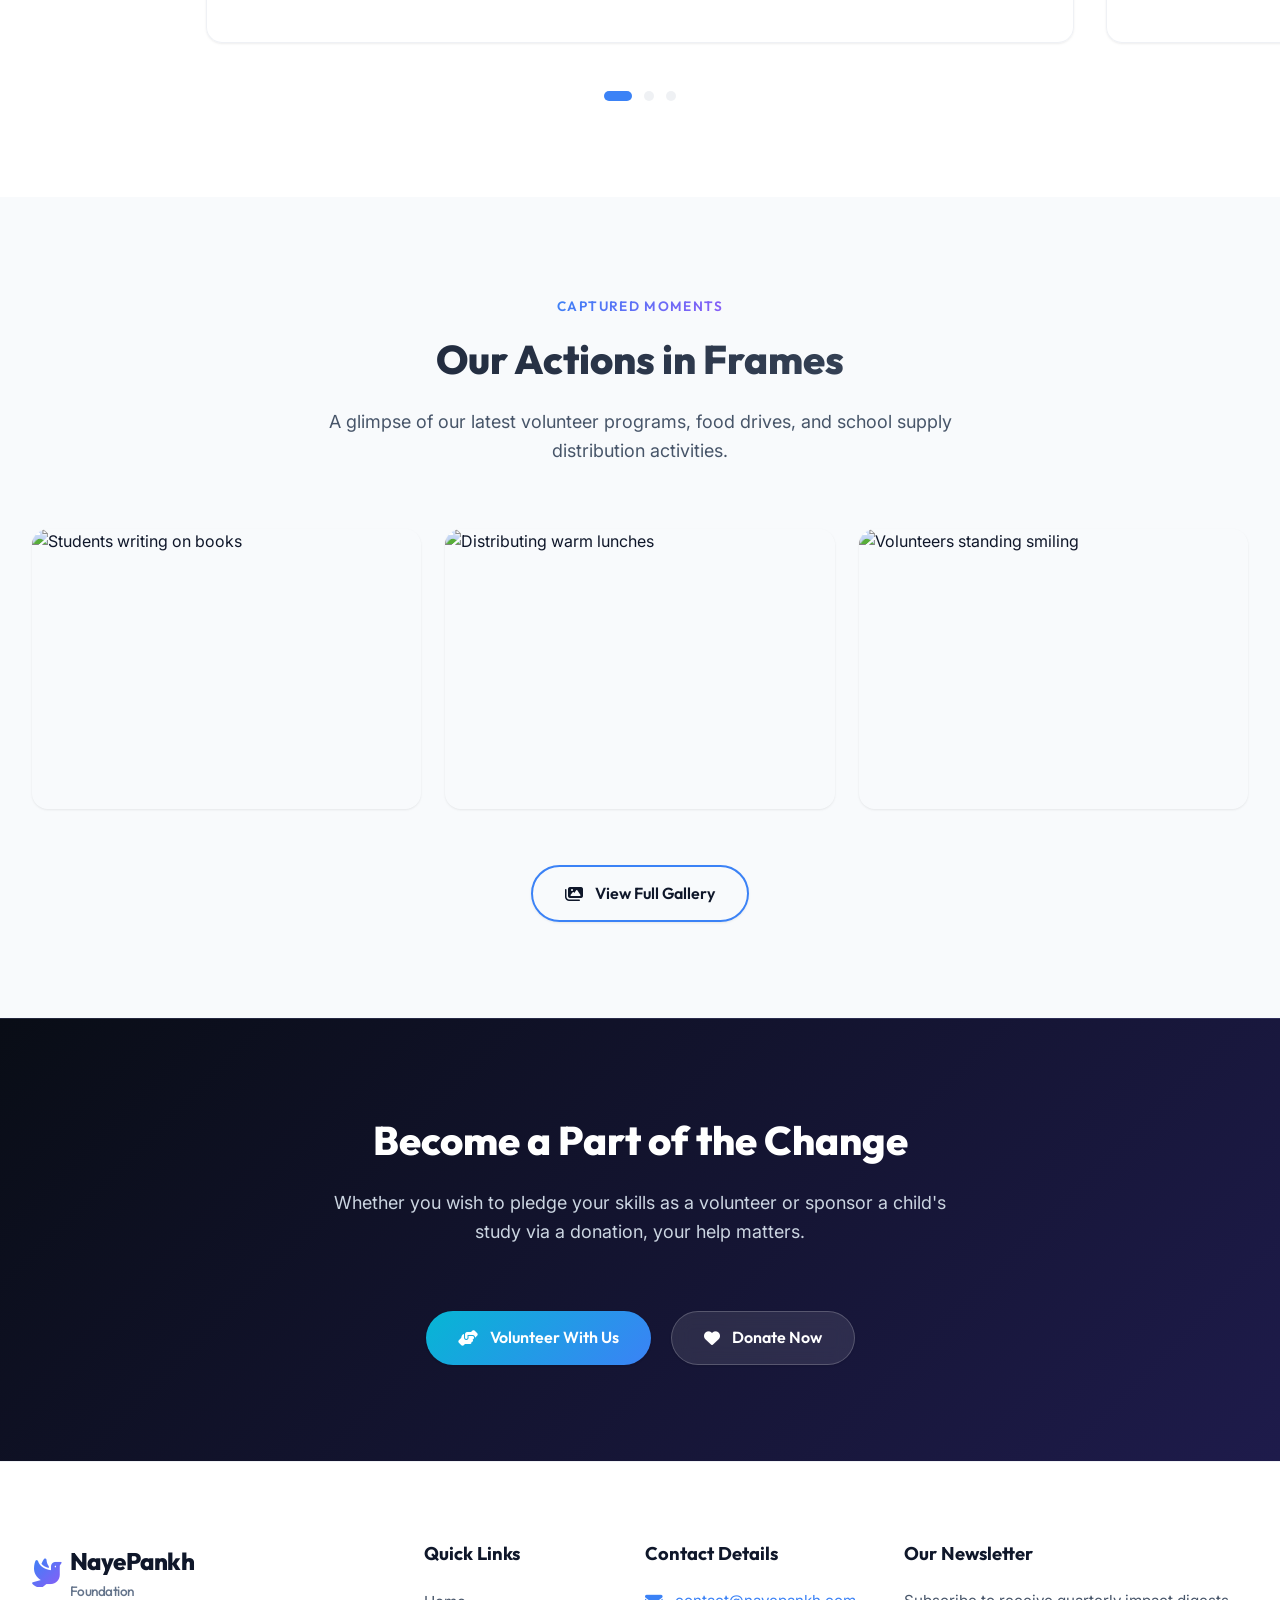
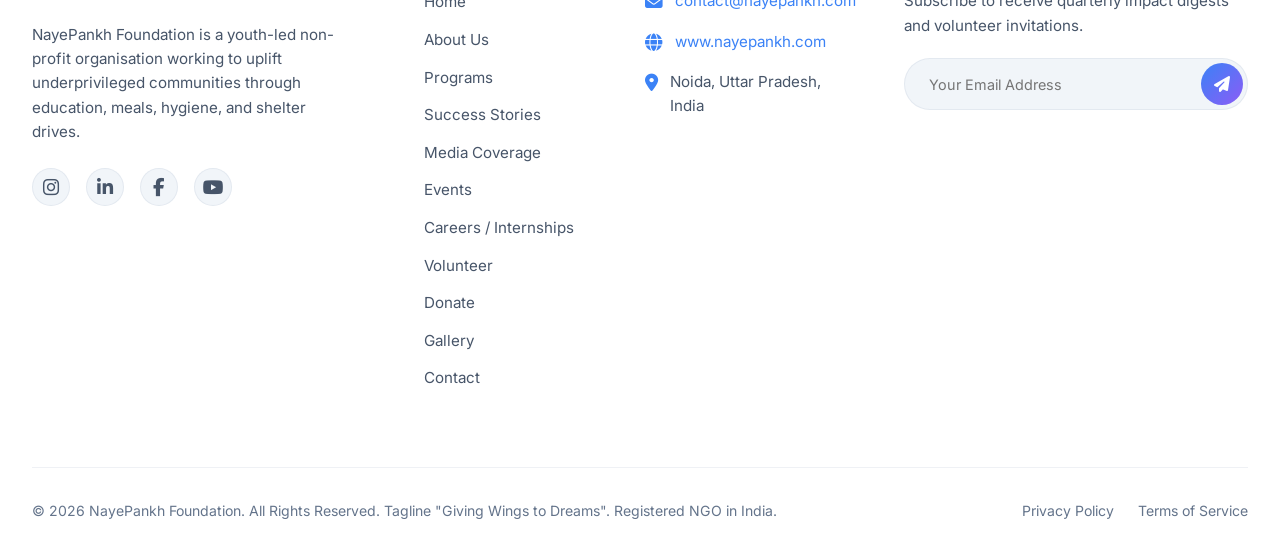
==== commit 0404f08f: "Fix career modal responsiveness and enable internal scrolling" ====
--- a/index.html
+++ b/index.html
@@ -62,7 +62,6 @@
                         About Us <i class="fa-solid fa-chevron-down dropdown-arrow"></i>
                     </button>
                     <div class="dropdown-menu" id="about-dropdown-menu" aria-labelledby="nav-about">
-                        <a href="about.html" class="dropdown-item">Who We Are</a>
                         <a href="success-stories.html" class="dropdown-item">Success Stories</a>
                         <a href="media-coverage.html" class="dropdown-item">Media Coverage</a>
                         <a href="careers.html" class="dropdown-item">Careers / Internships</a>
--- a/css/style.css
+++ b/css/style.css
@@ -3751,6 +3751,8 @@
     display: flex;
     justify-content: center;
     align-items: center;
+    overflow-y: auto;         
+    padding: 2rem 1rem;
 }
 
 .career-apply-modal.active {
@@ -3767,8 +3769,15 @@
     padding: 2.5rem;
     position: relative;
     box-shadow: var(--shadow-lg);
-}
-
+    max-height: calc(100vh - 4rem); 
+    display: flex;
+    flex-direction: column;
+}
+.career-modal-content form {
+    overflow-y: auto;
+    padding: 2rem; 
+    width: 100%;
+}
 .career-modal-close {
     position: absolute;
     top: 1.25rem;
